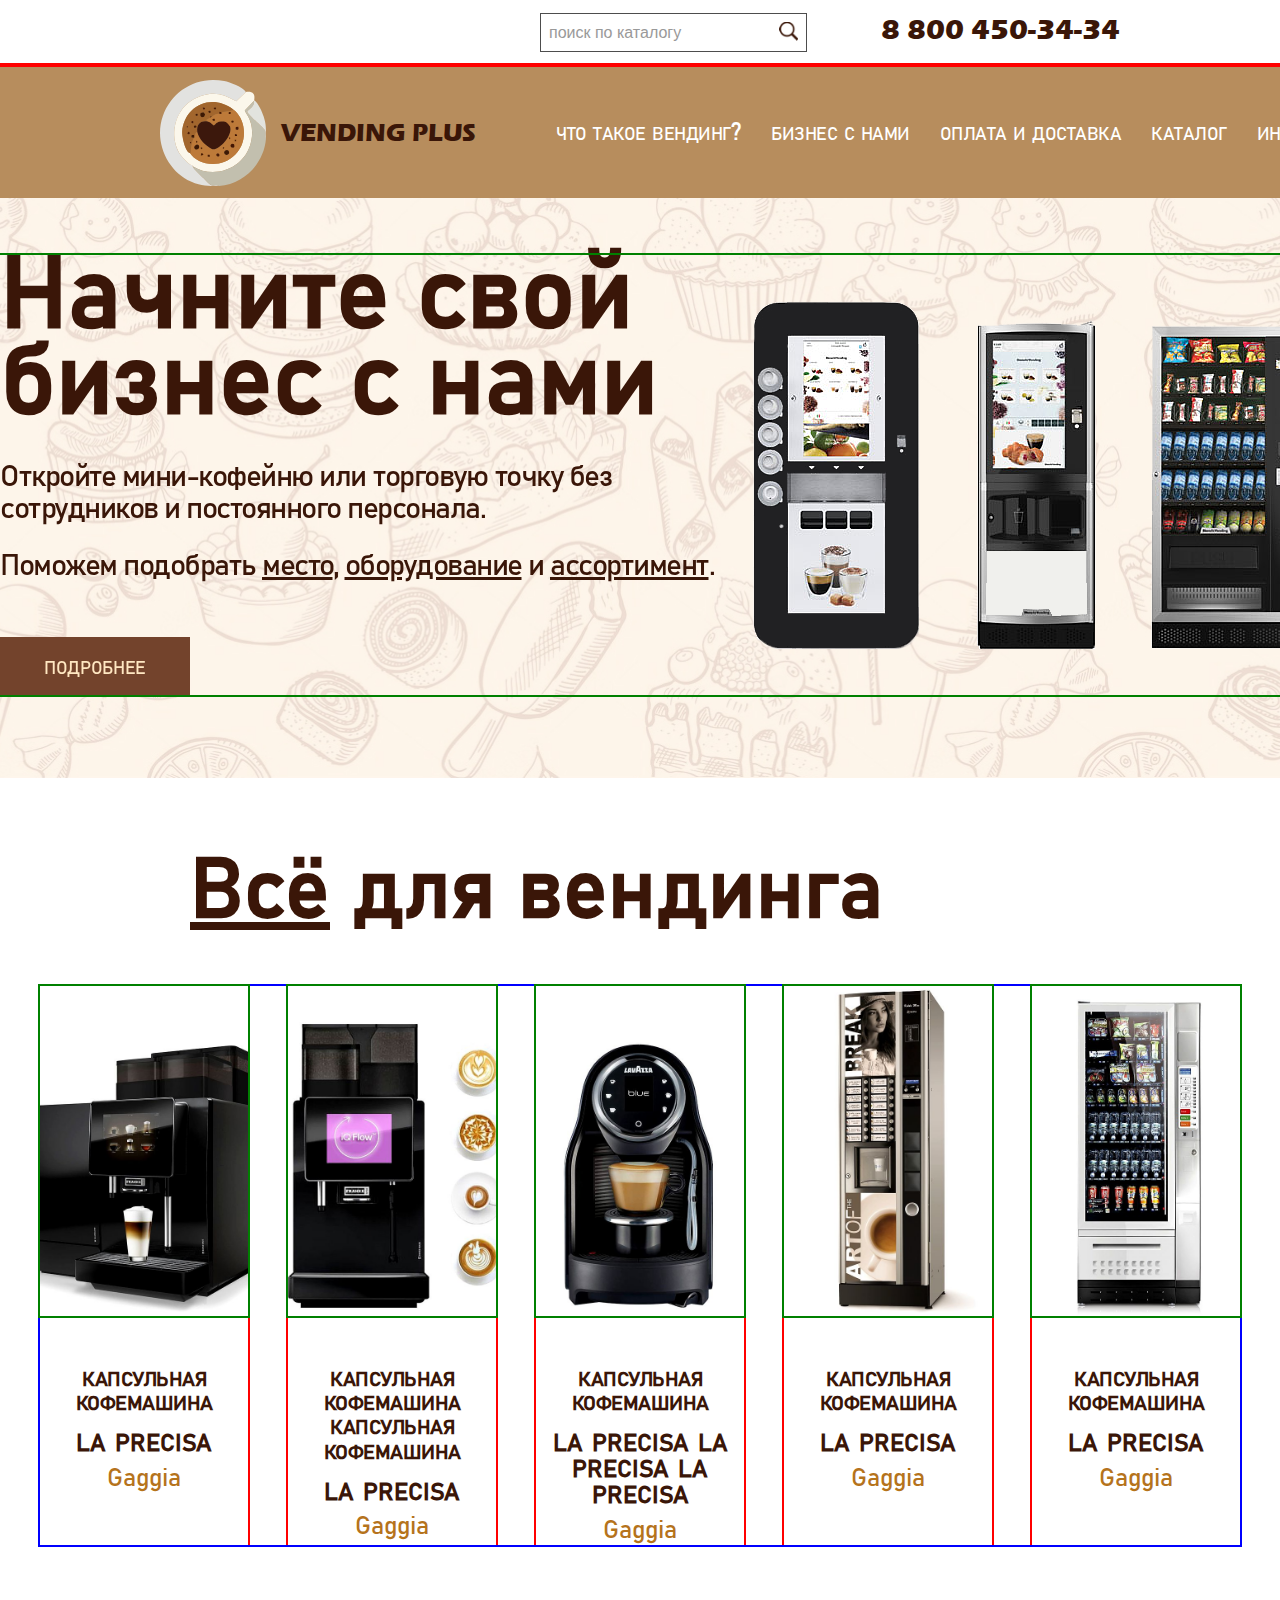
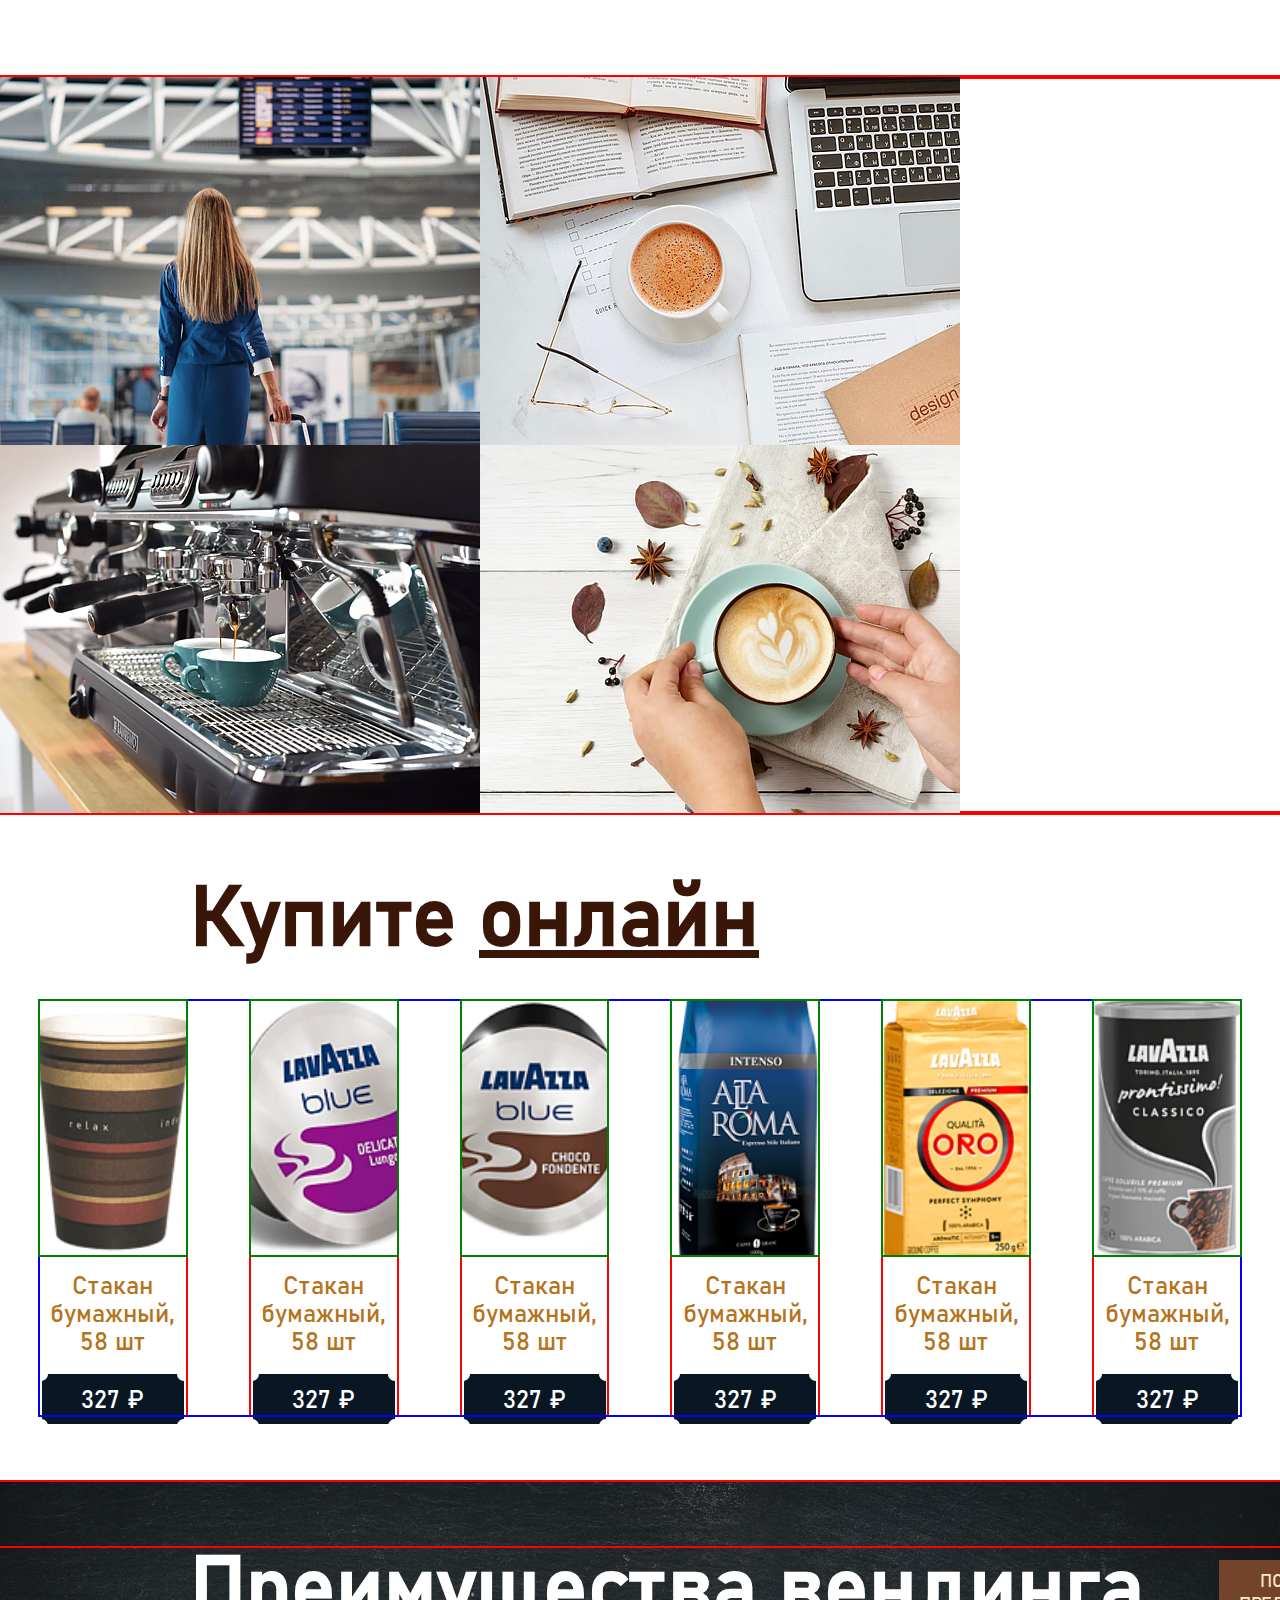
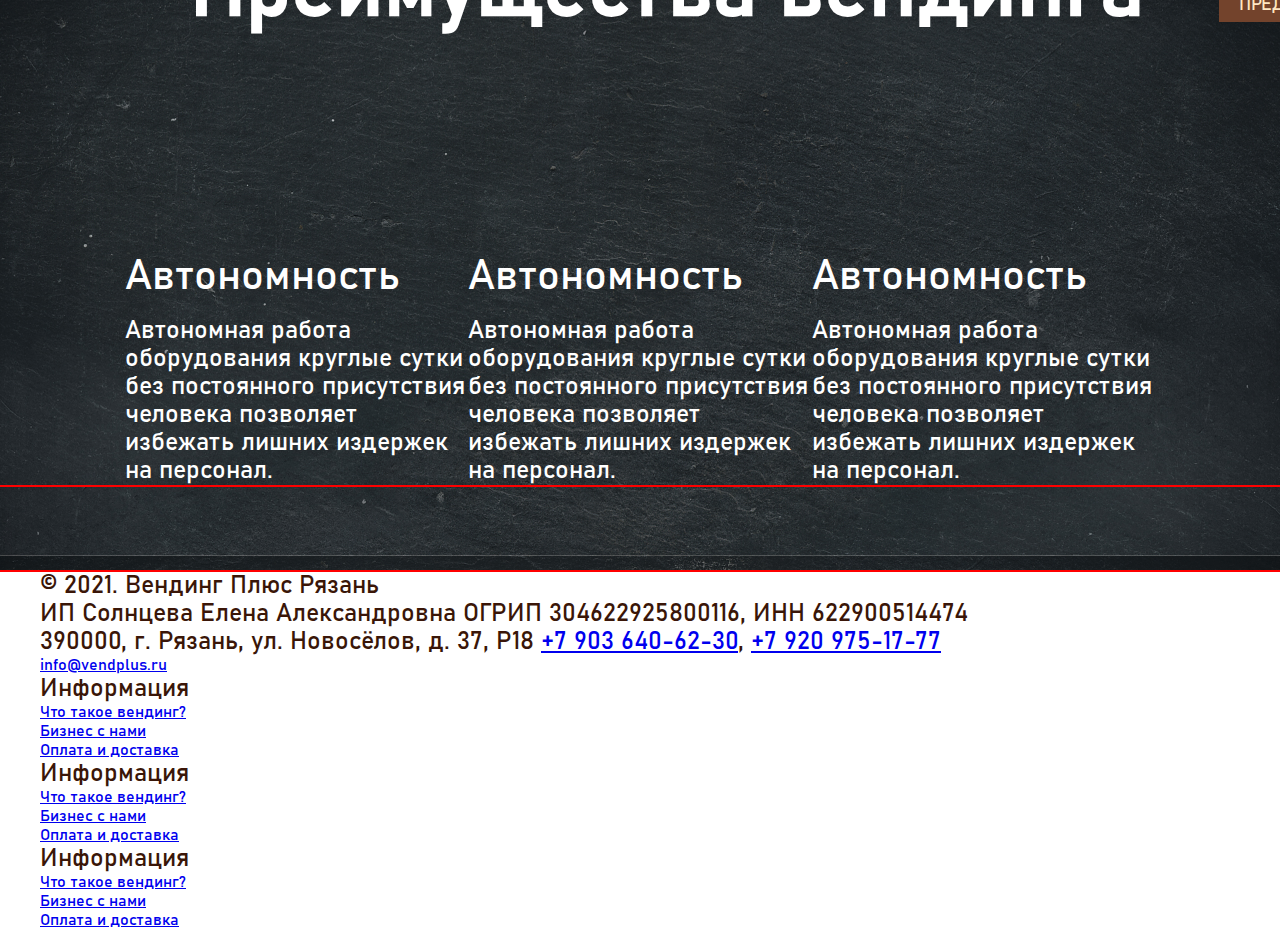
==== index.html @ bccb9ea9 "Add files via upload" ====
<!DOCTYPE html>
<html class="page" lang="ru">
<head>
  <meta charset="utf-8">
  <meta name="viewport" content="width=device-width,initial-scale=1">
  <meta name="format-detection" content="telephone=no">
  <title>Vending-plus</title>
  <link rel="preload" href="/fonts/ERASMD.woff2" as="font" crossorigin>
  <link rel="preload" href="/fonts/Bahnschrift.woff2" as="font" crossorigin>
  <link rel="icon" href="favicon.ico">
  <link rel="icon" href="favicon/icon.svg" type="image/svg+xml">
  <link rel="apple-touch-icon" href="favicon/180.png">
  <link rel="manifest" href="manifest.webmanifest">
  <link rel="stylesheet" href="css/style.min.css">
</head>
<body class="page__body">
  <div class="wrapper-body">
    <header class="page-header">
      <div class="page-header__top header-top container">
        <form class="form-search" action="" method="get">
          <label class="visually-hidden" for="search-form-input">Поле поиска</label>
          <input type="search" placeholder="поиск по каталогу" id="search-form-input" required="">
          <button type="submit" class="form-search__btn">Найти</button>
        </form>
        <a class="header-top__tel" href="tel:+78004503434">8 800 450-34-34</a>
      </div>
      <div class="page-header__nav navigation">
        <div class="container">
          <nav class="navigation__wrap main-nav main-nav--closed">
            <a class="navigation__logo logo" href="index.html">
              <div class="ibg">
                <img src="img/logo_main.svg" alt="Логотип vending plus">
              </div>
              <p>vending plus</p>
            </a>
            <button class="main-nav__toggle" type="button">Открыть меню</button>
            <ul class="main-nav__menu menu">
              <li>
                <a href="#">что такое вендинг?</a>
              </li>
              <li>
                <a href="#">бизнес с нами</a>
              </li>
              <li>
                <a href="#">оплата и доставка</a>
              </li>
              <li>
                <a href="#">каталог</a>
              </li>
              <li>
                <a href="#">интернет-магазин</a>
              </li>
              <li>
                <a href="#">контакты</a>
              </li>
            </ul>
            <a class="main-nav__basket" href="basket.html">
              <img src="img/basket.png" width="" height="" alt="корзина товаров">
              <span>12</span>
            </a>
          </nav>
        </div>
      </div>
    </header>
    <main class="page-main">
      <div class="slider-main swiper-container">
        <div class="slider-main__wrapper swiper-wrapper">
          <div class="slider-main__item swiper-slide">
            <div class="slider-main__img ibg">
              <img src="img/slider-back_01.jpg">
            </div>
            <div class="slider-main__desc description container">
              <section>
                <h1>Начните свой бизнес с нами</h1>
                <p>Откройте мини-кофейню или торговую точку без сотрудников и постоянного персонала.</p>
                <p>Поможем подобрать <a href="#">место</a>, <a href="#">оборудование</a> и <a href="#">ассортимент</a>.</p>
                <a class="slider-main__button button" href="#" title="">подробнее</a>
              </section>
              <div class="description__img ibg">
                <img src="img/slider-machine_01.png" alt="coffee-machines">
              </div>
            </div>
          </div>
          <div class="swiper-pagination"></div>
          <div class="slider-main__toggle slider-main__toggle--prev swiper-button-prev"></div>
          <div class="slider-main__toggle slider-main__toggle--next swiper-button-next"></div>
        </div>
      </div>
      <section class="page-main__all-vending all-vending content container">
        <h2><a href="#" title="">Всё</a> для вендинга</h2>
        <ul class="all-vending__catalog catalog-mashines">
          <li>
            <a class="catalog-mashines__link" href="#">
              <div class="catalog-mashines__img">
                <img src="img/FRANKE A400 FM CM.jpg" alt="капсульная кофемашина">
              </div>
              <p class="catalog-mashines__text">
                <span class="catalog-mashines__type">капсульная кофемашина</span>
                <span class="catalog-mashines__name">la precisa</span>
                <span class="catalog-mashines__brand">Gaggia</span>
              </p>
            </a>
          </li>
          <li>
            <a class="catalog-mashines__link" href="#">
              <div class="catalog-mashines__img">
                <img src="img/FRANKE S700.jpg" alt="капсульная кофемашина">
              </div>
              <p class="catalog-mashines__text">
                <span class="catalog-mashines__type">капсульная кофемашина капсульная кофемашина</span>
                <span class="catalog-mashines__name">la precisa</span>
                <span class="catalog-mashines__brand">Gaggia</span>
              </p>
            </a>
          </li>
          <li>
            <a class="catalog-mashines__link" href="#">
              <div class="catalog-mashines__img">
                <img src="img/CLASSY&MILK для капсул LB.jpg" alt="капсульная кофемашина">
              </div>
              <p class="catalog-mashines__text">
                <span class="catalog-mashines__type">капсульная кофемашина</span>
                <span class="catalog-mashines__name">la precisa la precisa la precisa</span>
                <span class="catalog-mashines__brand">Gaggia</span>
              </p>
            </a>
          </li>
          <li>
            <a class="catalog-mashines__link" href="#">
              <div class="catalog-mashines__img">
                <img src="img/Necta kikko MAX TO GO.jpg" alt="капсульная кофемашина">
              </div>
              <p class="catalog-mashines__text">
                <span class="catalog-mashines__type">капсульная кофемашина</span>
                <span class="catalog-mashines__name">la precisa</span>
                <span class="catalog-mashines__brand">Gaggia</span>
              </p>
            </a>
          </li>
          <li>
            <a class="catalog-mashines__link" href="#">
              <div class="catalog-mashines__img">
                <img src="img/Rheavendors Snack Europa.jpg" alt="капсульная кофемашина">
              </div>
              <p class="catalog-mashines__text">
                <span class="catalog-mashines__type">капсульная кофемашина</span>
                <span class="catalog-mashines__name">la precisa</span>
                <span class="catalog-mashines__brand">Gaggia</span>
              </p>
            </a>
          </li>
        </ul>
      </section>
      <section class="page-main__announce announce container content">
        <h2 class="visually-hidden">Наше производство</h2>
        <ul class="announce__list">
          <li class="announce__item">
            <div class="announce__item__img ibg">
              <img src="img/announce-img-01.jpg" alt="">
            </div>
            <div class="announce__decs">
              <p>специализированное оборудование, комплектующие и&nbsp;сырьё от лучших прозводителей</p>
              <a class="button" href="#" title="">кафе и рестораны</a>
            </div>
          </li>
          <li class="announce__item">
            <div class="announce__item__img ibg">
              <img src="img/announce-img-02.jpg" alt="">
            </div>
            <div class="announce__decs">
              <p>специализированное оборудование, комплектующие и&nbsp;сырьё от лучших прозводителей</p>
              <a class="button" href="#" title="">кафе и рестораны</a>
            </div>
          </li>
          <li class="announce__item">
            <div class="announce__item__img ibg">
              <img src="img/announce-img-03.jpg" alt="">
            </div>
            <div class="announce__decs">
              <p>специализированное оборудование, комплектующие и&nbsp;сырьё от лучших прозводителей</p>
              <a class="button" href="#" title="">кафе и рестораны</a>
            </div>
          </li>
          <li class="announce__item">
            <div class="announce__item__img ibg">
              <img src="img/announce-img-04.jpg" alt="">
            </div>
            <div class="announce__decs">
              <p>специализированное оборудование, комплектующие и&nbsp;сырьё от лучших прозводителей</p>
              <a class="button" href="#" title="">кафе и рестораны</a>
            </div>
          </li>
        </ul>
      </section>
      <section class="page-main__online buy-online content container">
        <h2>Купите <a href="#" title="">онлайн</a> </h2>
        <ul class="buy-online__goods card-goods">
          <li>
            <a class="card-goods__link" href="#">
              <div class="card-goods__img ibg">
                <img src="img/online-img-01.png" alt="paper-cup">
              </div>
              <p>Стакан бумажный, 58&nbsp;шт</p>
            <p class="card-goods__price price-card">327 ₽</p>
            </a>
          </li>
          <li>
            <a class="card-goods__link" href="#">
              <div class="card-goods__img ibg">
                <img src="img/online-img-02.png" alt="paper-cup">
              </div>
              <p>Стакан бумажный, 58&nbsp;шт</p>
            <p class="card-goods__price price-card">327 ₽</p>
            </a>
          </li>
          <li>
            <a class="card-goods__link" href="#">
              <div class="card-goods__img ibg">
                <img src="img/online-img-03.png" alt="paper-cup">
              </div>
              <p>Стакан бумажный, 58&nbsp;шт</p>
            <p class="card-goods__price price-card">327 ₽</p>
            </a>
          </li>
          <li>
            <a class="card-goods__link" href="#">
              <div class="card-goods__img ibg">
                <img src="img/online-img-04.png" alt="paper-cup">
              </div>
              <p>Стакан бумажный, 58&nbsp;шт</p>
            <p class="card-goods__price price-card">327 ₽</p>
            </a>
          </li>
          <li>
            <a class="card-goods__link" href="#">
              <div class="card-goods__img ibg">
                <img src="img/online-img-05.png" alt="paper-cup">
              </div>
              <p>Стакан бумажный, 58&nbsp;шт</p>
            <p class="card-goods__price price-card">327 ₽</p>
            </a>
          </li>
          <li>
            <a class="card-goods__link" href="#">
              <div class="card-goods__img ibg">
                <img src="img/online-img-06.png" alt="paper-cup">
              </div>
              <p>Стакан бумажный, 58&nbsp;шт</p>
            <p class="card-goods__price price-card">327 ₽</p>
            </a>
          </li>
        </ul>
      </section>
      <section class="page-main__advantages advantages content">
        <div class="container">
          <div class="advantages__wrap">
            <h2>Преимущества вендинга</h2>
            <a class="button" href="#" title="">получить предложение</a>
          </div>
          <ul class="advantages__list">
            <li>
              <h4>Автономность</h4>
              <p class="advantages__text">Автономная работа оборудования круглые сутки без постоянного присутствия человека позволяет избежать лишних издержек на персонал.</p>
            </li>
            <li>
              <h4>Автономность</h4>
              <p class="advantages__text">Автономная работа оборудования круглые сутки без постоянного присутствия человека позволяет избежать лишних издержек на персонал.</p>
            </li>
            <li>
              <h4>Автономность</h4>
              <p class="advantages__text">Автономная работа оборудования круглые сутки без постоянного присутствия человека позволяет избежать лишних издержек на персонал.</p>
            </li>
          </ul>
        </div>
      </section>
    </main>
    <footer class="page-footer">
      <div class="page-footer__nav nav-footer container content">
        <article class="nav-footer__contacts">
          <p>© 2021. Вендинг Плюс Рязань</p>
          <p>ИП Солнцева Елена Александровна ОГРИП 304622925800116, ИНН 622900514474</p>
          <p>390000, г. Рязань, ул. Новосёлов, д. 37, Р18 <a href="tel:+79036406230" title="+79036406230"> +7 903 640-62-30</a>, <a href="tel:+79209751777" title="+79209751777"> +7 920 975-17-77</a></p>
          <a href="#" title="info@vendplus.ru">info@vendplus.ru</a>
        </article>
        <div class="nav-footer__menu footer-menu">
          <article class="footer-menu__list">
            <p class="footer-menu__label">Информация</p>
            <ul class="breadcrumb">
              <li>
                <a href="#" title="">Что такое вендинг?</a>
              </li>
              <li>
                <a href="#" title="">Бизнес с нами</a>
              </li>
              <li>
                <a href="#" title="">Оплата и доставка</a>
              </li>
            </ul>
            <a class="nav-footer__link footer-menu__contacts" href="#" title=""></a>
          </article>
          <article class="footer-menu__list">
            <p class="footer-menu__label">Информация</p>
            <ul class="breadcrumb">
              <li>
                <a href="#" title="">Что такое вендинг?</a>
              </li>
              <li>
                <a href="#" title="">Бизнес с нами</a>
              </li>
              <li>
                <a href="#" title="">Оплата и доставка</a>
              </li>
            </ul>
            <a class="nav-footer__link footer-menu__contacts" href="#" title=""></a>
          </article>
          <article class="footer-menu__list">
            <p class="footer-menu__label">Информация</p>
            <ul class="breadcrumb">
              <li>
                <a href="#" title="">Что такое вендинг?</a>
              </li>
              <li>
                <a href="#" title="">Бизнес с нами</a>
              </li>
              <li>
                <a href="#" title="">Оплата и доставка</a>
              </li>
            </ul>
            <a class="nav-footer__link footer-menu__contacts" href="#" title=""></a>
          </article>
        </div>
      </div>
    </footer>
  </div>
  <script src="js/swiper.js"></script>
  <script src="js/script.js"></script>
</body>
</html>
---- css/style.min.css ----
@font-face {
  font-family: "Bahnschrift";
  src: url("../fonts/bahnschrift.woff2") format("woff2"), url("../fonts/bahnschrift.woff") format("woff");
  font-variation-settings: 'wght' 100, 'wdth' 80;
  font-style: normal;
  font-display: swap; }

@font-face {
  font-family: "Bahnschrift";
  src: url("../fonts/bahnschrift.woff2") format("woff2"), url("../fonts/bahnschrift.woff") format("woff");
  font-variation-settings: 'wght' 700, 'wdth' 80;
  font-style: normal;
  font-display: swap; }

@font-face {
  font-family: "Eras";
  src: url("../fonts/ERASBD.woff2") format("woff2"), url("../fonts/ERASBD.woff") format("woff");
  font-weight: 800;
  font-style: normal;
  font-display: swap; }

@font-face {
  font-family: "Eras";
  src: url("../fonts/ERASDEMI.woff2") format("woff2"), url("../fonts/ERASDEMI.woff") format("woff");
  font-weight: 600;
  font-style: normal;
  font-display: swap; }

@font-face {
  font-family: "Eras";
  src: url("../fonts/ERASLGHT.woff2") format("woff2"), url("../fonts/ERASLGHT.woff") format("woff");
  font-weight: 100;
  font-style: normal;
  font-display: swap; }

@font-face {
  font-family: "Eras";
  src: url("../fonts/ERASMD.woff2") format("woff2"), url("../fonts/ERASMD.woff") format("woff");
  font-weight: 400;
  font-style: normal;
  font-display: swap; }

body {
  height: 100%;
  font-family: "Bahnschrift", "Arial", sans-serif;
  margin: 0;
  padding: 0; }

*,
*::before,
*::after {
  box-sizing: border-box;
  padding: 0;
  margin: 0;
  border: none; }

img {
  max-width: 100%;
  height: auto;
  margin: 0; }

ul {
  padding: 0;
  margin: 0;
  list-style-type: none; }

input[name="toggle"] {
  display: none; }

.swiper-container {
  margin-left: auto;
  margin-right: auto;
  position: relative;
  overflow: hidden;
  list-style: none;
  padding: 0;
  /* Fix of Webkit flickering */
  z-index: 1; }

.swiper-container-vertical > .swiper-wrapper {
  flex-direction: column; }

.swiper-wrapper {
  position: relative;
  width: 100%;
  height: 100%;
  z-index: 1;
  display: flex;
  transition-property: transform;
  box-sizing: content-box; }

.swiper-container-android .swiper-slide,
.swiper-wrapper {
  transform: translate3d(0px, 0, 0); }

.swiper-container-multirow > .swiper-wrapper {
  flex-wrap: wrap; }

.swiper-container-multirow-column > .swiper-wrapper {
  flex-wrap: wrap;
  flex-direction: column; }

.swiper-container-free-mode > .swiper-wrapper {
  transition-timing-function: ease-out;
  margin: 0 auto; }

.swiper-container-pointer-events {
  touch-action: pan-y; }
  .swiper-container-pointer-events.swiper-container-vertical {
    touch-action: pan-x; }

.swiper-slide {
  flex-shrink: 0;
  width: 100%;
  height: 100%;
  position: relative;
  transition-property: transform; }

.swiper-slide-invisible-blank {
  visibility: hidden; }

/* Auto Height */
.swiper-container-autoheight,
.swiper-container-autoheight .swiper-slide {
  height: auto; }

.swiper-container-autoheight .swiper-wrapper {
  align-items: flex-start;
  transition-property: transform, height; }

/* 3D Effects */
.swiper-container-3d {
  perspective: 1200px; }
  .swiper-container-3d .swiper-wrapper,
  .swiper-container-3d .swiper-slide,
  .swiper-container-3d .swiper-slide-shadow-left,
  .swiper-container-3d .swiper-slide-shadow-right,
  .swiper-container-3d .swiper-slide-shadow-top,
  .swiper-container-3d .swiper-slide-shadow-bottom,
  .swiper-container-3d .swiper-cube-shadow {
    transform-style: preserve-3d; }
  .swiper-container-3d .swiper-slide-shadow-left,
  .swiper-container-3d .swiper-slide-shadow-right,
  .swiper-container-3d .swiper-slide-shadow-top,
  .swiper-container-3d .swiper-slide-shadow-bottom {
    position: absolute;
    left: 0;
    top: 0;
    width: 100%;
    height: 100%;
    pointer-events: none;
    z-index: 10; }
  .swiper-container-3d .swiper-slide-shadow-left {
    background-image: linear-gradient(to left, rgba(0, 0, 0, 0.5), rgba(0, 0, 0, 0)); }
  .swiper-container-3d .swiper-slide-shadow-right {
    background-image: linear-gradient(to right, rgba(0, 0, 0, 0.5), rgba(0, 0, 0, 0)); }
  .swiper-container-3d .swiper-slide-shadow-top {
    background-image: linear-gradient(to top, rgba(0, 0, 0, 0.5), rgba(0, 0, 0, 0)); }
  .swiper-container-3d .swiper-slide-shadow-bottom {
    background-image: linear-gradient(to bottom, rgba(0, 0, 0, 0.5), rgba(0, 0, 0, 0)); }

/* CSS Mode */
.swiper-container-css-mode > .swiper-wrapper {
  overflow: auto;
  scrollbar-width: none;
  /* For Firefox */
  -ms-overflow-style: none;
  /* For Internet Explorer and Edge */ }
  .swiper-container-css-mode > .swiper-wrapper::-webkit-scrollbar {
    display: none; }

.swiper-container-css-mode > .swiper-wrapper > .swiper-slide {
  scroll-snap-align: start start; }

.swiper-container-horizontal.swiper-container-css-mode > .swiper-wrapper {
  scroll-snap-type: x mandatory; }

.swiper-container-vertical.swiper-container-css-mode > .swiper-wrapper {
  scroll-snap-type: y mandatory; }

.wrapper-body {
  display: flex;
  flex-direction: column;
  min-height: 100%;
  overflow: visible; }

.container {
  max-width: 1920px;
  padding-left: 40px;
  padding-right: 40px;
  margin: 0 auto;
  outline: 2px solid red; }
  @media (max-width: 1600px) {
    .container {
      max-width: 1600px; } }
  @media (max-width: 1280px) {
    .container {
      max-width: 1280px; } }
  @media (max-width: 992px) {
    .container {
      max-width: 992px; } }
  @media (max-width: 767px) {
    .container {
      max-width: none; } }

.content h2 {
  font-family: inherit;
  font-size: 83px;
  line-height: calc(87 / 83 * 100%);
  font-weight: 700;
  color: var(--basic-main); }

.content h2 > a {
  color: var(--basic-main); }

.content p {
  font-family: inherit;
  font-size: 25px;
  line-height: calc(28 / 25 * 100%);
  font-weight: 300;
  color: var(--basic-main); }

.page-header__top {
  padding-right: 160px; }

.header-top {
  display: flex;
  flex-direction: row;
  justify-content: flex-end;
  padding-top: 13px;
  padding-bottom: 13px; }

.header-top form {
  margin-right: 74px; }

.header-top__tel {
  font-family: "Eras", "Arial", sans-serif;
  font-size: 29px;
  font-weight: 800;
  color: var(--basic-main);
  text-decoration: none; }

.form-search {
  position: relative;
  width: 267px;
  height: 39px;
  display: flex;
  align-items: center;
  padding: 8px;
  border: 1px solid var(--basic-gray); }
  @media (max-width: 767px) {
    .form-search {
      width: 100%; } }

.form-search input[type="search"] {
  width: 100%;
  font-size: 16px;
  color: var(--basic-gray);
  background: transparent;
  border: 0;
  outline: 0;
  cursor: pointer;
  pointer-events: auto; }

.form-search input[type="search"]::-webkit-input-placeholder {
  font-size: 16px;
  color: var(--basic-light-gray); }

.form-search__btn {
  width: 21px;
  height: 21px;
  font-size: 0;
  background: url("../img/search.png") transparent;
  background-repeat: no-repeat;
  background-size: 100% auto;
  border: none;
  cursor: pointer;
  padding: 0; }

/*
.form-search:focus input[type="search"]::-webkit-input-placeholder,
.form-search:hover input[type="search"]::-webkit-input-placeholder {
  visibility: visible;
}

.form-search:focus input[type="search"],
.form-search:hover input[type="search"] {
  visibility: visible;
}
*/
.button {
  display: flex;
  align-items: center;
  justify-content: center;
  min-height: 58px;
  font-family: inherit;
  font-size: 25px;
  line-height: calc(23 / 25 * 100%);
  font-weight: 300;
  text-align: center;
  letter-spacing: -0.3px;
  color: var(--basic-text-button);
  background-color: var(--basic-button);
  font-variant: small-caps;
  padding: 8px 20px; }

.navigation {
  background-color: var(--basic-menu); }

.navigation__wrap {
  padding-top: 15px;
  padding-bottom: 12px; }

.main-nav {
  display: grid;
  grid-template-columns: repeat(3, -webkit-max-content);
  grid-template-columns: repeat(3, max-content);
  -moz-column-gap: 80px;
       column-gap: 80px;
  align-items: center;
  padding-left: 120px;
  padding-right: 120px; }

.main-nav__basket {
  position: relative;
  display: flex;
  width: 37px;
  height: 30px;
  text-decoration: none;
  justify-self: end; }

.main-nav__basket span {
  position: absolute;
  display: flex;
  align-items: center;
  justify-content: center;
  width: 36px;
  height: 36px;
  top: 0;
  left: 12px;
  font-size: 17px;
  font-weight: 700;
  color: var(--basic-white);
  background-color: var(--basic-main);
  border-radius: 50%;
  outline: 2px solid blue; }

.main-nav__toggle {
  display: none;
  position: absolute; }

.menu {
  width: 1020px;
  display: grid;
  grid-template-columns: repeat(6, -webkit-max-content);
  grid-template-columns: repeat(6, max-content);
  -moz-column-gap: 30px;
       column-gap: 30px;
  align-items: center; }

.menu li {
  font-family: inherit;
  font-size: 25px;
  line-height: calc(28 / 25 * 100%);
  font-weight: 300;
  letter-spacing: -0.5px;
  font-variant: small-caps; }
  .menu li:hover {
    font-size: 25px;
    text-transform: uppercase; }
  .menu li:active {
    opacity: 0.5; }

.menu a {
  color: var(--basic-white);
  text-decoration: none; }

.logo {
  display: flex;
  align-items: center;
  text-decoration: none; }

.logo > div {
  width: 106px;
  height: 106px;
  margin-right: 15px; }

.logo p {
  font-family: "Eras", "Arial", sans-serif;
  font-size: 25px;
  line-height: calc(28 / 25 * 100%);
  font-weight: 800;
  color: var(--basic-main);
  text-transform: uppercase; }

.page-main {
  flex: 1 1 auto; }

.page-main__all-vending {
  padding-top: 72px;
  padding-bottom: 47px; }

.page-main__online {
  padding-top: 65px;
  padding-bottom: 65px; }

.page-main__advantages {
  padding-top: 68px;
  padding-bottom: 87px; }

.crumbs {
  display: flex;
  flex-direction: row;
  justify-content: flex-start;
  flex-wrap: wrap;
  padding-top: 35px;
  padding-bottom: 55px; }
  @media (max-width: 1600px) {
    .crumbs {
      padding-top: 30px;
      padding-bottom: 48px; } }
  @media (max-width: 1280px) {
    .crumbs {
      padding-top: 23px;
      padding-bottom: 38px; } }
  @media (max-width: 1080px) {
    .crumbs {
      justify-content: center;
      padding-top: 27px;
      padding-bottom: 42px;
      padding-left: 0; } }
  @media (max-width: 580px) {
    .crumbs {
      text-align: center; } }

.crumbs li {
  font-size: clamp(14px, 0.89vw, 17px);
  text-transform: uppercase;
  color: var(--basic-normal-blue); }
  @media (max-width: 1080px) {
    .crumbs li {
      font-size: 17px; } }

.crumbs li:last-child {
  margin-left: 5px; }

.crumbs a {
  color: var(--basic-normal-blue);
  margin-left: 5px;
  margin-right: 5px; }

.crumbs li:first-child a {
  margin-left: 0; }

li.crumb-item--current {
  color: var(--back-main); }

.crumbs--inversion li,
.crumbs--inversion a {
  color: var(--basic-white); }

/*
.crumbs a:hover {
  opacity: 0.6;
}

.crumbs a:active {
  opacity: 0.1;
}
*/
.slider-main {
  position: relative;
  max-width: 100%;
  height: 580px; }

.slider-main__img {
  width: 100%;
  height: inherit; }

.slider-main__desc {
  position: absolute;
  top: 57px;
  left: 50%;
  transform: translateX(-50%); }

.slider-main__desc h1 {
  margin-bottom: 35px; }

.slider-main__button {
  max-width: 190px;
  margin-top: 55px; }

.description {
  width: 1500px;
  display: grid;
  grid-template-columns: repeat(2, 1fr);
  align-items: center;
  justify-content: space-between;
  padding: 0;
  outline: 2px solid green; }

.description > section {
  width: 750px; }

.description h1 {
  font-family: inherit;
  font-size: 100px;
  line-height: calc(86 / 100 * 100%);
  font-weight: 700;
  color: var(--basic-main); }

.description p {
  font-family: inherit;
  font-size: 30px;
  line-height: calc(32 / 30 * 100%);
  font-weight: 300;
  color: var(--basic-main);
  letter-spacing: -1.5px; }

.description p:not(:last-child) {
  margin-bottom: 25px; }

.description__img {
  width: 553px;
  height: 347px; }

.description a {
  color: var(--basic-main); }

.description .button {
  color: var(--basic-text-button);
  text-decoration: none; }

.ibg {
  position: relative; }

.ibg img {
  position: absolute;
  width: 100%;
  height: 100%;
  top: 0;
  left: 0;
  -o-object-fit: cover;
     object-fit: cover; }

.all-vending h2 {
  padding-left: 150px; }

.all-vending__catalog {
  margin-top: 50px;
  margin-bottom: 85px; }

.catalog-mashines {
  display: grid;
  grid-template-columns: repeat(5, minmax(180px, 400px));
  -moz-column-gap: 40px;
       column-gap: 40px;
  row-gap: 40px;
  justify-content: center;
  outline: 2px solid blue; }

.catalog-mashines li {
  outline: 2px solid red; }

.catalog-mashines__link {
  text-decoration: none; }

.catalog-mashines__img {
  position: relative;
  height: 330px;
  outline: 2px solid green; }

.catalog-mashines__img img {
  position: absolute;
  width: 100%;
  height: 100%;
  top: 0;
  left: 0;
  -o-object-fit: cover;
     object-fit: cover; }

.catalog-mashines__text {
  text-align: center;
  margin-top: 50px; }

.catalog-mashines__text span {
  display: flex;
  flex-direction: column; }

.catalog-mashines__type {
  font-size: 28px;
  line-height: calc(26 / 30 * 100%);
  font-weight: 700;
  letter-spacing: -0.5px;
  font-variant: small-caps;
  margin-bottom: 15px; }

.catalog-mashines__name {
  font-size: 34px;
  line-height: calc(26 / 34 * 100%);
  font-weight: 700;
  font-variant: small-caps;
  margin-bottom: 10px; }

.catalog-mashines__brand {
  font-size: 25px;
  color: var(--basic-brand);
  font-weight: 300; }

.announce {
  padding: 0; }

.announce__list {
  display: grid;
  grid-template-columns: repeat(auto-fit, minmax(200px, 480px));
  grid-auto-rows: 368px;
  align-items: center; }

.announce__item {
  position: relative; }

.announce__item__img {
  height: 368px; }

.announce__decs {
  display: none;
  position: absolute;
  width: 247px;
  top: 50%;
  left: 50%;
  transform: translate(-50%, -50%);
  color: var(--basic-main);
  font-family: inherit;
  font-weight: 700;
  font-variant: small-caps; }

.announce__decs p {
  font-size: 34px;
  line-height: calc(28 / 34 * 100%); }

.announce__decs .button {
  width: 100%;
  text-decoration: none;
  margin-top: 40px; }

.announce__item:hover img {
  opacity: 0.3; }

.announce__item:hover .announce__decs {
  display: block; }

.buy-online h2 {
  padding-left: 150px; }

.buy-online__goods {
  margin-top: 37px; }

.advantages {
  max-width: 100%;
  background-image: url("../img/advantage-back.jpg");
  background-size: 100% auto;
  color: var(--basic-white); }

.advantages__wrap {
  display: grid;
  grid-template-columns: -webkit-max-content 1fr;
  grid-template-columns: max-content 1fr;
  align-items: center; }

.advantages h2 {
  display: grid;
  color: var(--basic-white);
  padding-left: 150px; }

.advantages__list {
  width: 100%;
  display: grid;
  grid-template-columns: repeat(3, minmax(200px, 400px));
  row-gap: 70px;
  align-items: center;
  justify-content: space-between;
  padding-left: 85px;
  padding-right: 85px;
  margin-top: 217px; }

.advantages h4 {
  font-size: 42px;
  font-weight: 300;
  margin-bottom: 15px; }

.advantages__list p {
  font-family: inherit;
  font-weight: 300;
  color: var(--basic-white); }

.advantages .button {
  max-width: 313px;
  text-decoration: none;
  -moz-columns: 2;
       columns: 2;
  margin-left: 75px; }

.card-goods {
  display: grid;
  grid-template-columns: repeat(6, minmax(auto, 250px));
  -moz-column-gap: 65px;
       column-gap: 65px;
  row-gap: 40px;
  outline: 2px solid blue; }

.card-goods li {
  text-align: center;
  outline: 2px solid red; }

.card-goods__link {
  text-decoration: none; }

.card-goods p {
  color: var(--basic-brand);
  margin-top: 18px; }

p.card-goods__price {
  margin-top: 30px; }

.card-goods__img {
  position: relative;
  height: 254px;
  outline: 2px solid green; }

.card-goods__img img {
  position: absolute;
  width: 100%;
  height: 100%;
  top: 0;
  left: 0;
  -o-object-fit: cover;
     object-fit: cover; }

p.price-card {
  position: relative;
  font-family: inherit;
  font-size: 25px;
  color: var(--basic-white); }

.price-card::after {
  position: absolute;
  content: "";
  width: 143px;
  height: 50px;
  top: -13px;
  left: 50%;
  transform: translateX(-50%);
  background-image: url("../img/price-shop.svg");
  background-repeat: no-repeat;
  z-index: -1; }

.page-main {
  flex: 1 1 auto; }

.page-main__all-vending {
  padding-top: 72px;
  padding-bottom: 47px; }

.page-main__online {
  padding-top: 65px;
  padding-bottom: 65px; }

.page-main__advantages {
  padding-top: 68px;
  padding-bottom: 87px; }

/*  Viewports  */
/*  Colors  */
:root {
  --basic-main: #3a1608;
  --basic-gray: #4d4d4d;
  --basic-light-gray: #999999;
  --basic-white: #ffffff;
  --basic-menu: #b78d5d;
  --basic-text-button: #ffe7c2;
  --basic-button: #73432c;
  --basic-brand: #b5731c; }

.visually-hidden {
  position: absolute;
  width: 1px;
  height: 1px;
  margin: -1px;
  border: 0;
  padding: 0;
  white-space: nowrap;
  clip: rect(0, 0, 0, 0);
  overflow: hidden;
  -webkit-clip-path: inset(100%);
          clip-path: inset(100%); }

/*# sourceMappingURL=style.min.css.map */
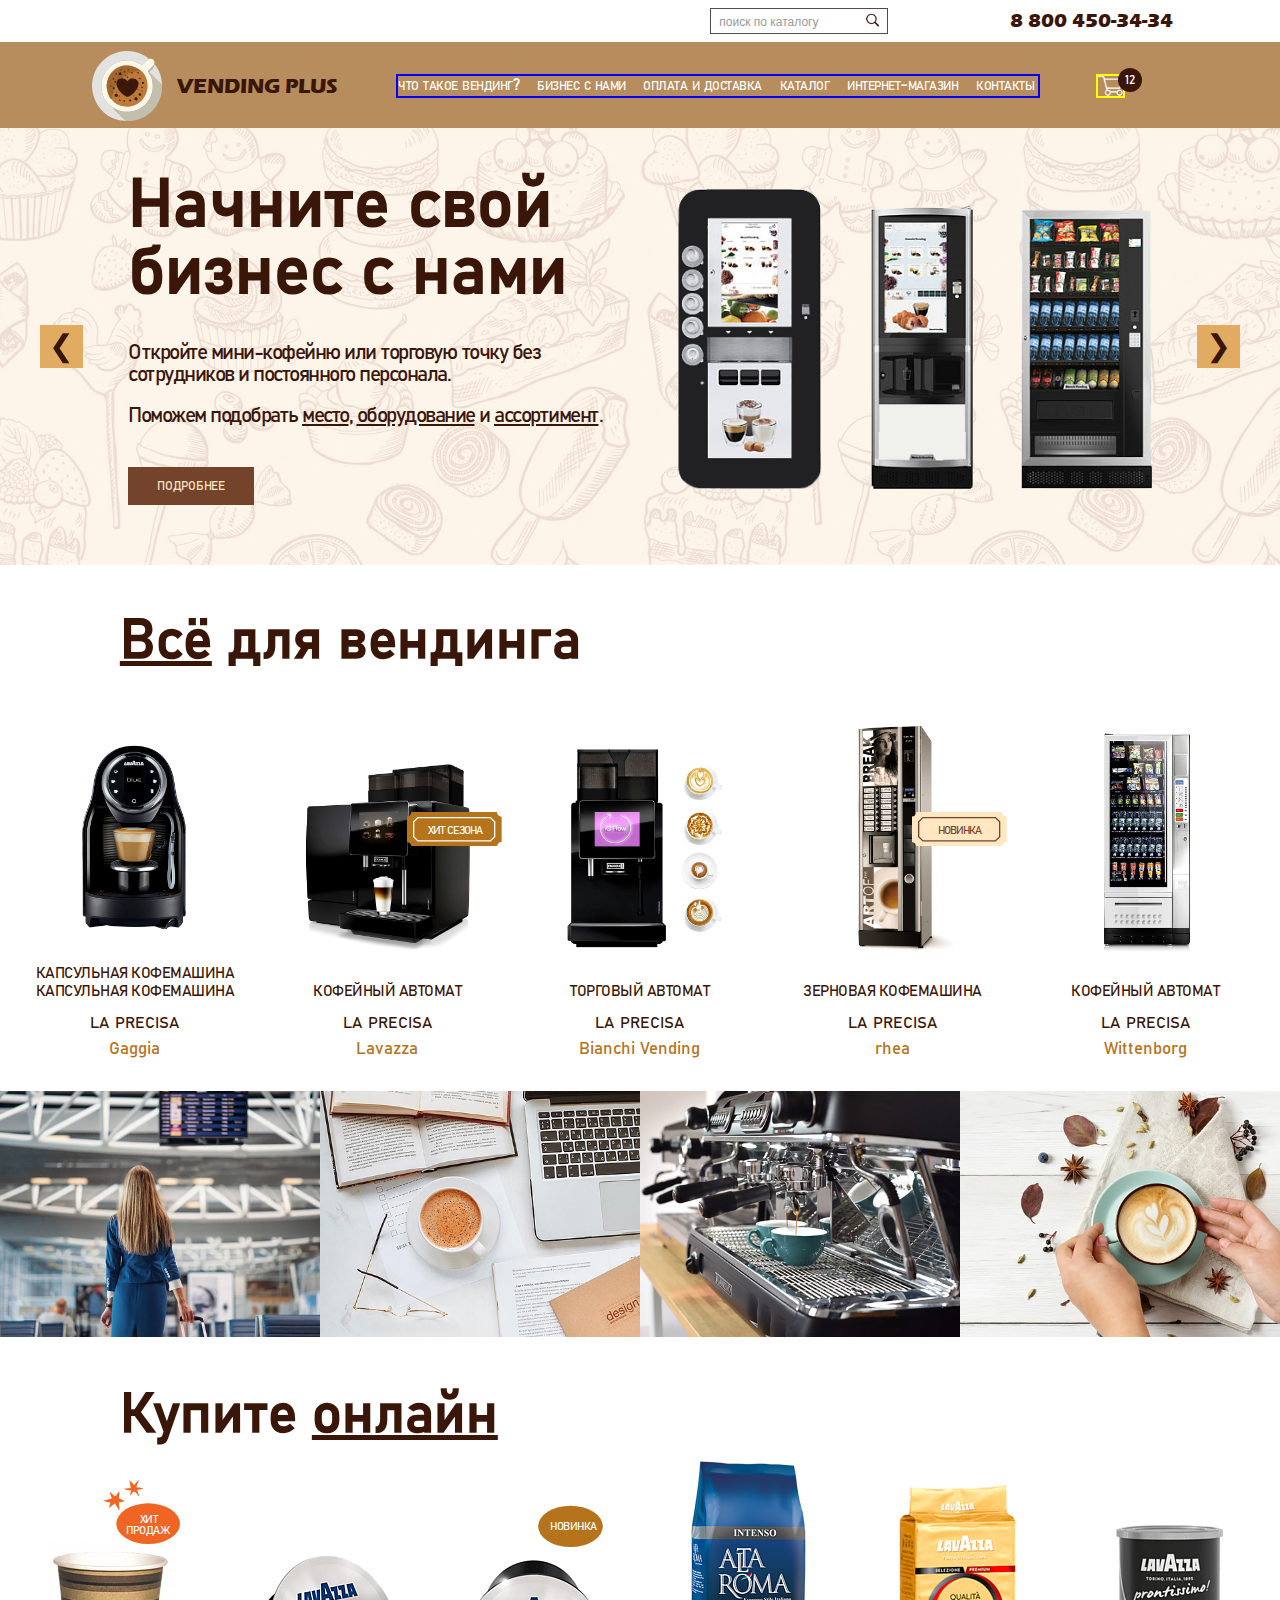
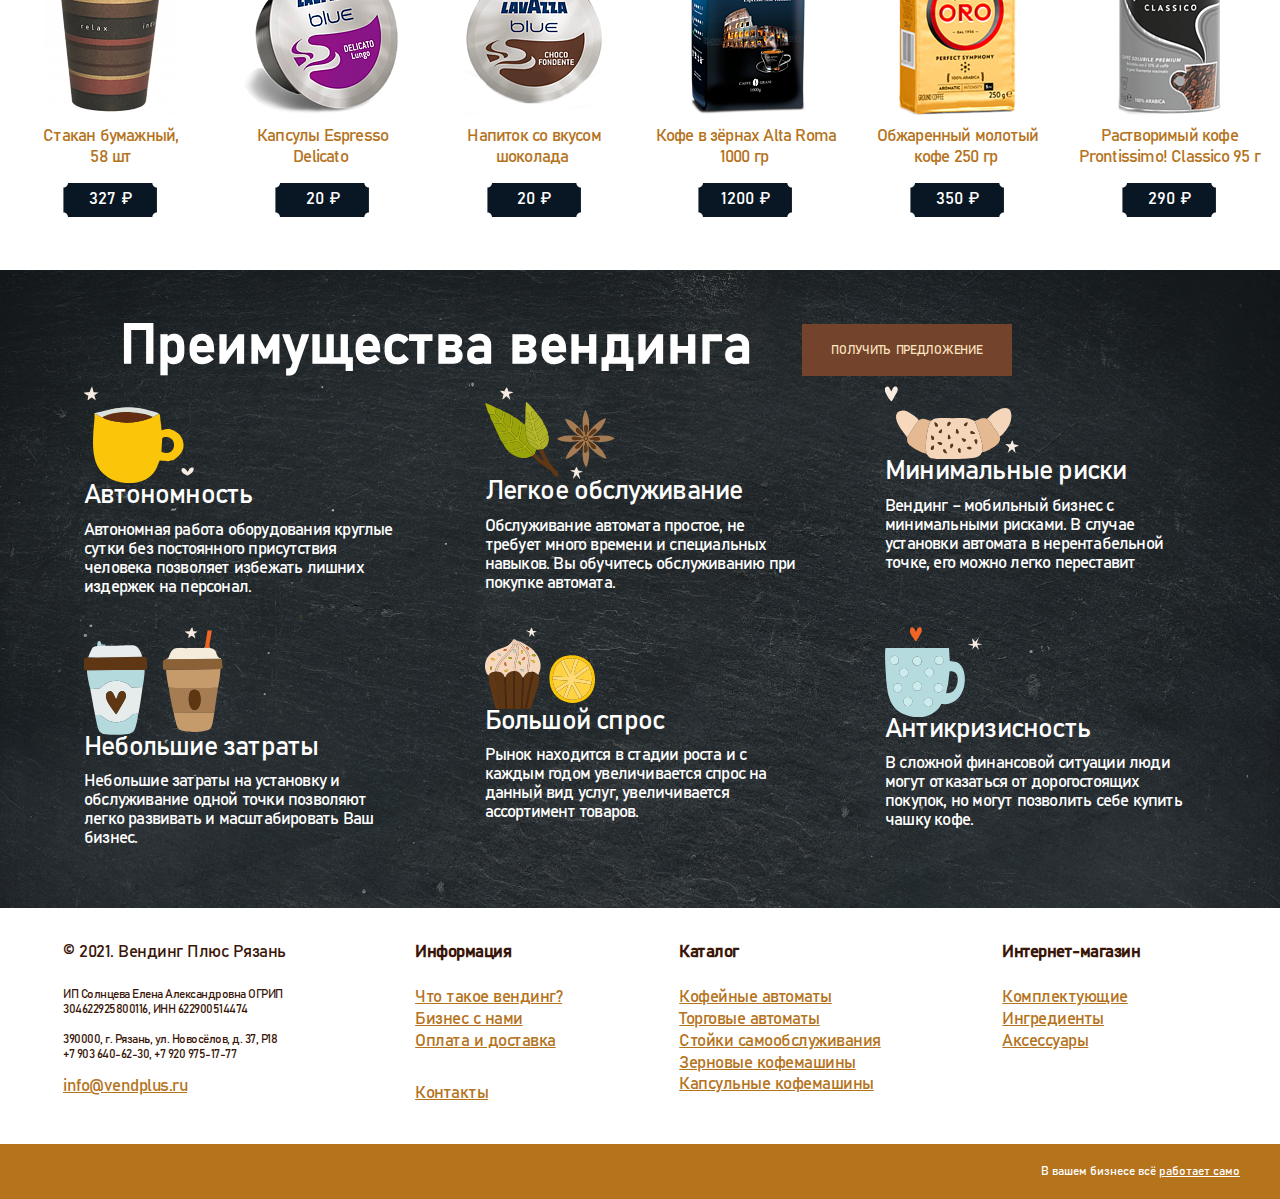
==== commit ecffa2aa: "Add files via upload" ====
--- a/index.html
+++ b/index.html
@@ -27,13 +27,13 @@
       <div class="page-header__nav navigation">
         <div class="container">
           <nav class="navigation__wrap main-nav main-nav--closed">
-            <a class="navigation__logo logo" href="index.html">
-              <div class="ibg">
+            <a class="navigation__logo logo">
+              <div>
                 <img src="img/logo_main.svg" alt="Логотип vending plus">
               </div>
               <p>vending plus</p>
             </a>
-            <button class="main-nav__toggle" type="button">Открыть меню</button>
+            <button class="main-nav__toggle" type="button" aria-label="Открыть/скрыть меню"></button>
             <ul class="main-nav__menu menu">
               <li>
                 <a href="#">что такое вендинг?</a>
@@ -45,17 +45,17 @@
                 <a href="#">оплата и доставка</a>
               </li>
               <li>
-                <a href="#">каталог</a>
-              </li>
-              <li>
-                <a href="#">интернет-магазин</a>
+                <a href="catalog.html">каталог</a>
+              </li>
+              <li>
+                <a href="catalog-product.html">интернет-магазин</a>
               </li>
               <li>
                 <a href="#">контакты</a>
               </li>
             </ul>
             <a class="main-nav__basket" href="basket.html">
-              <img src="img/basket.png" width="" height="" alt="корзина товаров">
+              <img src="img/basket.png" alt="корзина товаров">
               <span>12</span>
             </a>
           </nav>
@@ -66,9 +66,21 @@
       <div class="slider-main swiper-container">
         <div class="slider-main__wrapper swiper-wrapper">
           <div class="slider-main__item swiper-slide">
-            <div class="slider-main__img ibg">
-              <img src="img/slider-back_01.jpg">
-            </div>
+              <img src="img/slider-back_01.jpg" alt="">
+            <div class="slider-main__desc description container">
+              <section>
+                <h1>Начните свой<br> бизнес с нами</h1>
+                <p>Откройте мини-кофейню или торговую точку без сотрудников и постоянного персонала.</p>
+                <p>Поможем подобрать <a href="#">место</a>, <a href="#">оборудование</a> и <a href="#">ассортимент</a>.</p>
+                <a class="slider-main__button button" href="#" title="">подробнее</a>
+              </section>
+              <div class="description__img">
+                <img src="img/slider-machine_01.png" alt="coffee-machines">
+              </div>
+            </div>
+          </div>
+          <div class="slider-main__item swiper-slide">
+            <img src="img/slider-back_02.jpg" alt="">
             <div class="slider-main__desc description container">
               <section>
                 <h1>Начните свой бизнес с нами</h1>
@@ -76,28 +88,54 @@
                 <p>Поможем подобрать <a href="#">место</a>, <a href="#">оборудование</a> и <a href="#">ассортимент</a>.</p>
                 <a class="slider-main__button button" href="#" title="">подробнее</a>
               </section>
-              <div class="description__img ibg">
-                <img src="img/slider-machine_01.png" alt="coffee-machines">
+              <div class="description__img">
+                <img src="img/slider-machine_02.png" alt="coffee-machines">
               </div>
             </div>
           </div>
+          <div class="slider-main__item swiper-slide">
+              <img src="img/slider-back_03.jpg" alt="">
+            <div class="slider-main__desc description container">
+              <section>
+                <h1>Начните свой бизнес с нами</h1>
+                <p>Откройте мини-кофейню или торговую точку без сотрудников и постоянного персонала.</p>
+                <p>Поможем подобрать <a href="#">место</a>, <a href="#">оборудование</a> и <a href="#">ассортимент</a>.</p>
+                <a class="slider-main__button button" href="#" title="">подробнее</a>
+              </section>
+              <div class="description__img">
+                <img src="img/slider-machine_03.png" alt="coffee-machines">
+              </div>
+            </div>
+          </div>
+        </div>
           <div class="swiper-pagination"></div>
           <div class="slider-main__toggle slider-main__toggle--prev swiper-button-prev"></div>
           <div class="slider-main__toggle slider-main__toggle--next swiper-button-next"></div>
         </div>
-      </div>
       <section class="page-main__all-vending all-vending content container">
         <h2><a href="#" title="">Всё</a> для вендинга</h2>
         <ul class="all-vending__catalog catalog-mashines">
           <li>
             <a class="catalog-mashines__link" href="#">
               <div class="catalog-mashines__img">
+                <img src="img/CLASSY&MILK для капсул LB.jpg" alt="капсульная кофемашина">
+              </div>
+              <p class="catalog-mashines__text">
+                <span class="catalog-mashines__type">капсульная кофемашина капсульная кофемашина</span>
+                <span class="catalog-mashines__name">la precisa</span>
+                <span class="catalog-mashines__brand">Gaggia</span>
+              </p>
+            </a>
+          </li>
+          <li>
+            <a class="catalog-mashines__link" href="#">
+              <div class="catalog-mashines__img catalog-mashines__img--hit label-cofemashines label-cofemashines--hit">
                 <img src="img/FRANKE A400 FM CM.jpg" alt="капсульная кофемашина">
               </div>
               <p class="catalog-mashines__text">
-                <span class="catalog-mashines__type">капсульная кофемашина</span>
-                <span class="catalog-mashines__name">la precisa</span>
-                <span class="catalog-mashines__brand">Gaggia</span>
+                <span class="catalog-mashines__type">кофейный автомат</span>
+                <span class="catalog-mashines__name">la precisa</span>
+                <span class="catalog-mashines__brand">Lavazza</span>
               </p>
             </a>
           </li>
@@ -107,45 +145,33 @@
                 <img src="img/FRANKE S700.jpg" alt="капсульная кофемашина">
               </div>
               <p class="catalog-mashines__text">
-                <span class="catalog-mashines__type">капсульная кофемашина капсульная кофемашина</span>
-                <span class="catalog-mashines__name">la precisa</span>
-                <span class="catalog-mashines__brand">Gaggia</span>
-              </p>
-            </a>
-          </li>
-          <li>
-            <a class="catalog-mashines__link" href="#">
-              <div class="catalog-mashines__img">
-                <img src="img/CLASSY&MILK для капсул LB.jpg" alt="капсульная кофемашина">
-              </div>
-              <p class="catalog-mashines__text">
-                <span class="catalog-mashines__type">капсульная кофемашина</span>
-                <span class="catalog-mashines__name">la precisa la precisa la precisa</span>
-                <span class="catalog-mashines__brand">Gaggia</span>
-              </p>
-            </a>
-          </li>
-          <li>
-            <a class="catalog-mashines__link" href="#">
-              <div class="catalog-mashines__img">
+                <span class="catalog-mashines__type">торговый автомат</span>
+                <span class="catalog-mashines__name">la precisa</span>
+                <span class="catalog-mashines__brand">Bianchi Vending</span>
+              </p>
+            </a>
+          </li>
+          <li>
+            <a class="catalog-mashines__link" href="catalog-machines.html">
+              <div class="catalog-mashines__img catalog-mashines__img--new label-cofemashines label-cofemashines--new">
                 <img src="img/Necta kikko MAX TO GO.jpg" alt="капсульная кофемашина">
               </div>
               <p class="catalog-mashines__text">
-                <span class="catalog-mashines__type">капсульная кофемашина</span>
-                <span class="catalog-mashines__name">la precisa</span>
-                <span class="catalog-mashines__brand">Gaggia</span>
-              </p>
-            </a>
-          </li>
-          <li>
-            <a class="catalog-mashines__link" href="#">
+                <span class="catalog-mashines__type">зерновая кофемашина</span>
+                <span class="catalog-mashines__name">la precisa</span>
+                <span class="catalog-mashines__brand">rhea</span>
+              </p>
+            </a>
+          </li>
+          <li>
+            <a class="catalog-mashines__link" href="goods.html">
               <div class="catalog-mashines__img">
                 <img src="img/Rheavendors Snack Europa.jpg" alt="капсульная кофемашина">
               </div>
               <p class="catalog-mashines__text">
-                <span class="catalog-mashines__type">капсульная кофемашина</span>
-                <span class="catalog-mashines__name">la precisa</span>
-                <span class="catalog-mashines__brand">Gaggia</span>
+                <span class="catalog-mashines__type">кофейный автомат</span>
+                <span class="catalog-mashines__name">la precisa</span>
+                <span class="catalog-mashines__brand">Wittenborg</span>
               </p>
             </a>
           </li>
@@ -155,7 +181,7 @@
         <h2 class="visually-hidden">Наше производство</h2>
         <ul class="announce__list">
           <li class="announce__item">
-            <div class="announce__item__img ibg">
+            <div class="announce__item__img">
               <img src="img/announce-img-01.jpg" alt="">
             </div>
             <div class="announce__decs">
@@ -164,7 +190,7 @@
             </div>
           </li>
           <li class="announce__item">
-            <div class="announce__item__img ibg">
+            <div class="announce__item__img">
               <img src="img/announce-img-02.jpg" alt="">
             </div>
             <div class="announce__decs">
@@ -173,7 +199,7 @@
             </div>
           </li>
           <li class="announce__item">
-            <div class="announce__item__img ibg">
+            <div class="announce__item__img">
               <img src="img/announce-img-03.jpg" alt="">
             </div>
             <div class="announce__decs">
@@ -182,7 +208,7 @@
             </div>
           </li>
           <li class="announce__item">
-            <div class="announce__item__img ibg">
+            <div class="announce__item__img">
               <img src="img/announce-img-04.jpg" alt="">
             </div>
             <div class="announce__decs">
@@ -196,58 +222,46 @@
         <h2>Купите <a href="#" title="">онлайн</a> </h2>
         <ul class="buy-online__goods card-goods">
           <li>
-            <a class="card-goods__link" href="#">
-              <div class="card-goods__img ibg">
-                <img src="img/online-img-01.png" alt="paper-cup">
-              </div>
-              <p>Стакан бумажный, 58&nbsp;шт</p>
-            <p class="card-goods__price price-card">327 ₽</p>
-            </a>
-          </li>
-          <li>
-            <a class="card-goods__link" href="#">
-              <div class="card-goods__img ibg">
-                <img src="img/online-img-02.png" alt="paper-cup">
-              </div>
-              <p>Стакан бумажный, 58&nbsp;шт</p>
-            <p class="card-goods__price price-card">327 ₽</p>
-            </a>
-          </li>
-          <li>
-            <a class="card-goods__link" href="#">
-              <div class="card-goods__img ibg">
-                <img src="img/online-img-03.png" alt="paper-cup">
-              </div>
-              <p>Стакан бумажный, 58&nbsp;шт</p>
-            <p class="card-goods__price price-card">327 ₽</p>
-            </a>
-          </li>
-          <li>
-            <a class="card-goods__link" href="#">
-              <div class="card-goods__img ibg">
-                <img src="img/online-img-04.png" alt="paper-cup">
-              </div>
-              <p>Стакан бумажный, 58&nbsp;шт</p>
-            <p class="card-goods__price price-card">327 ₽</p>
-            </a>
-          </li>
-          <li>
-            <a class="card-goods__link" href="#">
-              <div class="card-goods__img ibg">
-                <img src="img/online-img-05.png" alt="paper-cup">
-              </div>
-              <p>Стакан бумажный, 58&nbsp;шт</p>
-            <p class="card-goods__price price-card">327 ₽</p>
-            </a>
-          </li>
-          <li>
-            <a class="card-goods__link" href="#">
-              <div class="card-goods__img ibg">
-                <img src="img/online-img-06.png" alt="paper-cup">
-              </div>
-              <p>Стакан бумажный, 58&nbsp;шт</p>
-            <p class="card-goods__price price-card">327 ₽</p>
-            </a>
+            <a class="card-goods__img card-goods__img--hit label-goods label-goods--hit">
+              <img src="img/online-img-01.png" alt="paper-cup">
+            </a>
+            <a class="card-goods__link">Стакан бумажный,<br> 58&nbsp;шт</a>
+            <button class="card-goods__price price-card">327 ₽</button>
+          </li>
+          <li>
+            <a class="card-goods__img">
+              <img src="img/online-img-02.png" alt="paper-cup">
+            </a>
+            <a class="card-goods__link">Капсулы Espresso Delicato&nbsp;</a>
+            <button class="card-goods__price price-card">20 ₽</button>
+          </li>
+          <li>
+            <a class="card-goods__img card-goods__img--new label-goods label-goods--new">
+              <img src="img/online-img-03.png" alt="paper-cup">
+            </a>
+            <a class="card-goods__link">Напиток со вкусом шоколада&nbsp;</a>
+            <button class="card-goods__price price-card">20 ₽</button>
+          </li>
+          <li>
+            <a class="card-goods__img">
+              <img src="img/online-img-04.png" alt="paper-cup">
+            </a>
+            <a class="card-goods__link">Кофе в зёрнах Alta Roma 1000 гр&nbsp;</a>
+            <button class="card-goods__price price-card">1200 ₽</button>
+          </li>
+          <li>
+            <a class="card-goods__img" href="goods-coffe.html">
+              <img src="img/online-img-05.png" alt="paper-cup">
+            </a>
+            <a class="card-goods__link" href="goods-coffe.html">Обжаренный молотый кофе 250 гр&nbsp;</a>
+            <button class="card-goods__price price-card">350 ₽</button>
+          </li>
+          <li>
+            <a class="card-goods__img">
+              <img src="img/online-img-06.png" alt="paper-cup">
+            </a>
+            <a class="card-goods__link">Растворимый кофе Prontissimo! Classico 95&nbsp;г</a>
+            <button class="card-goods__price price-card">290 ₽</button>
           </li>
         </ul>
       </section>
@@ -258,17 +272,29 @@
             <a class="button" href="#" title="">получить предложение</a>
           </div>
           <ul class="advantages__list">
-            <li>
-              <h4>Автономность</h4>
+            <li class="advantages__item advantages__item--autonomy">
+              <p class="advantages__title">Автономность</p>
               <p class="advantages__text">Автономная работа оборудования круглые сутки без постоянного присутствия человека позволяет избежать лишних издержек на персонал.</p>
             </li>
-            <li>
-              <h4>Автономность</h4>
-              <p class="advantages__text">Автономная работа оборудования круглые сутки без постоянного присутствия человека позволяет избежать лишних издержек на персонал.</p>
-            </li>
-            <li>
-              <h4>Автономность</h4>
-              <p class="advantages__text">Автономная работа оборудования круглые сутки без постоянного присутствия человека позволяет избежать лишних издержек на персонал.</p>
+            <li class="advantages__item advantages__item--service">
+              <p class="advantages__title">Легкое обслуживание</p>
+              <p class="advantages__text">Обслуживание автомата простое, не требует много времени и специальных навыков. Вы обучитесь обслуживанию при покупке автомата.</p>
+            </li>
+            <li class="advantages__item advantages__item--risks">
+              <p class="advantages__title">Минимальные риски</p>
+              <p class="advantages__text">Вендинг – мобильный бизнес с минимальными рисками. В случае установки автомата в нерентабельной точке, его можно легко переставит</p>
+            </li>
+            <li class="advantages__item advantages__item--expenses">
+              <p class="advantages__title">Небольшие затраты</p>
+              <p class="advantages__text">Небольшие затраты на установку и обслуживание одной точки позволяют легко развивать и масштабировать Ваш бизнес.</p>
+            </li>
+            <li class="advantages__item advantages__item--demand">
+              <p class="advantages__title">Большой спрос</p>
+              <p class="advantages__text">Рынок находится в стадии роста и с каждым годом увеличивается спрос на данный вид услуг, увеличивается ассортимент товаров.</p>
+            </li>
+            <li class="advantages__item advantages__item--anticrisis">
+              <p class="advantages__title">Антикризисность</p>
+              <p class="advantages__text">В сложной финансовой ситуации люди могут отказаться от дорогостоящих покупок, но могут позволить себе купить чашку кофе.</p>
             </li>
           </ul>
         </div>
@@ -277,14 +303,13 @@
     <footer class="page-footer">
       <div class="page-footer__nav nav-footer container content">
         <article class="nav-footer__contacts">
-          <p>© 2021. Вендинг Плюс Рязань</p>
-          <p>ИП Солнцева Елена Александровна ОГРИП 304622925800116, ИНН 622900514474</p>
-          <p>390000, г. Рязань, ул. Новосёлов, д. 37, Р18 <a href="tel:+79036406230" title="+79036406230"> +7 903 640-62-30</a>, <a href="tel:+79209751777" title="+79209751777"> +7 920 975-17-77</a></p>
-          <a href="#" title="info@vendplus.ru">info@vendplus.ru</a>
+          <p class="nav-footer__copyright">© 2021. Вендинг Плюс Рязань</p>
+          <p class="nav-footer__info">ИП Солнцева Елена Александровна ОГРИП 304622925800116, ИНН 622900514474</p>
+          <p class="nav-footer__info">390000, г. Рязань, ул. Новосёлов, д. 37, Р18 <a href="tel:+79036406230" title="+79036406230"> +7 903 640-62-30</a>, <a href="tel:+79209751777" title="+79209751777"> +7 920 975-17-77</a></p>
+          <a class="nav-footer__mail" href="#" title="info@vendplus.ru">info@vendplus.ru</a>
         </article>
-        <div class="nav-footer__menu footer-menu">
-          <article class="footer-menu__list">
-            <p class="footer-menu__label">Информация</p>
+          <article class="nav-footer__menu footer-menu">
+            <h4 class="footer-menu__label">Информация</h4>
             <ul class="breadcrumb">
               <li>
                 <a href="#" title="">Что такое вендинг?</a>
@@ -295,44 +320,55 @@
               <li>
                 <a href="#" title="">Оплата и доставка</a>
               </li>
+              <li class="footer-menu__contacts">
+                <a href="#" title="">Контакты</a>
+              </li>
             </ul>
-            <a class="nav-footer__link footer-menu__contacts" href="#" title=""></a>
           </article>
-          <article class="footer-menu__list">
-            <p class="footer-menu__label">Информация</p>
+          <article class="nav-footer__menu footer-menu">
+            <h4 class="footer-menu__label">Каталог</h4>
             <ul class="breadcrumb">
               <li>
-                <a href="#" title="">Что такое вендинг?</a>
-              </li>
-              <li>
-                <a href="#" title="">Бизнес с нами</a>
-              </li>
-              <li>
-                <a href="#" title="">Оплата и доставка</a>
+                <a href="#" title="">Кофейные автоматы</a>
+              </li>
+              <li>
+                <a href="#" title="">Торговые автоматы</a>
+              </li>
+              <li>
+                <a href="#" title="">Стойки самообслуживания</a>
+              </li>
+              <li>
+                <a href="#" title="">Зерновые кофемашины</a>
+              </li>
+              <li>
+                <a href="#" title="">Капсульные кофемашины</a>
               </li>
             </ul>
-            <a class="nav-footer__link footer-menu__contacts" href="#" title=""></a>
           </article>
-          <article class="footer-menu__list">
-            <p class="footer-menu__label">Информация</p>
+          <article class="nav-footer__menu footer-menu">
+            <h4 class="footer-menu__label">Интернет-магазин</h4>
             <ul class="breadcrumb">
               <li>
-                <a href="#" title="">Что такое вендинг?</a>
-              </li>
-              <li>
-                <a href="#" title="">Бизнес с нами</a>
-              </li>
-              <li>
-                <a href="#" title="">Оплата и доставка</a>
+                <a href="#" title="">Комплектующие</a>
+              </li>
+              <li>
+                <a href="#" title="">Ингредиенты</a>
+              </li>
+              <li>
+                <a href="#" title="">Аксессуары</a>
               </li>
             </ul>
-            <a class="nav-footer__link footer-menu__contacts" href="#" title=""></a>
           </article>
-        </div>
+      </div>
+      <div class="page-footer__business business">
+        <p>В вашем бизнесе всё <a href="#" title="">работает само</a></p>
       </div>
     </footer>
   </div>
-  <script src="js/swiper.js"></script>
-  <script src="js/script.js"></script>
+  <script src="js/swiper.min.js"></script>
+  <script src="js/swiper-bundle.min.js"></script>
+  <script src="js/script-slider.min.js"></script>
+  <script src="js/script.min.js"></script>
+  <script src="js/equalHeight.min.js"></script>
 </body>
 </html>
--- a/css/style.min.css
+++ b/css/style.min.css
@@ -1,14 +1,15 @@
+@charset "UTF-8";
 @font-face {
   font-family: "Bahnschrift";
   src: url("../fonts/bahnschrift.woff2") format("woff2"), url("../fonts/bahnschrift.woff") format("woff");
-  font-variation-settings: 'wght' 100, 'wdth' 80;
+  font-variation-settings: 'wght' 300, 'wdth' 75;
   font-style: normal;
   font-display: swap; }
 
 @font-face {
   font-family: "Bahnschrift";
   src: url("../fonts/bahnschrift.woff2") format("woff2"), url("../fonts/bahnschrift.woff") format("woff");
-  font-variation-settings: 'wght' 700, 'wdth' 80;
+  font-variation-settings: 'wght' 700, 'wdth' 75;
   font-style: normal;
   font-display: swap; }
 
@@ -43,6 +44,7 @@
 body {
   height: 100%;
   font-family: "Bahnschrift", "Arial", sans-serif;
+  font-variation-settings: 'wght' 300, 'wdth' 75;
   margin: 0;
   padding: 0; }
 
@@ -66,6 +68,1915 @@
 
 input[name="toggle"] {
   display: none; }
+
+.wrapper-body {
+  display: flex;
+  flex-direction: column;
+  min-height: 100%;
+  overflow: visible; }
+
+.container {
+  max-width: 1920px;
+  padding-left: 40px;
+  padding-right: 40px;
+  margin: 0 auto; }
+  @media (max-width: 1600px) {
+    .container {
+      max-width: 1600px; } }
+  @media (max-width: 1280px) {
+    .container {
+      max-width: 1280px;
+      padding-left: 20px;
+      padding-right: 20px; } }
+  @media (max-width: 1080px) {
+    .container {
+      max-width: 1080px;
+      padding-left: 40px;
+      padding-right: 40px; } }
+  @media (max-width: 992px) {
+    .container {
+      max-width: 992px;
+      padding-left: 30px;
+      padding-right: 30px; } }
+  @media (max-width: 767px) {
+    .container {
+      max-width: none;
+      padding-left: 20px;
+      padding-right: 20px; } }
+
+.content h2 {
+  font-family: inherit;
+  font-size: 83px;
+  line-height: 1.04819;
+  font-variation-settings: 'wght' 700, 'wdth' 75;
+  color: var(--basic-main);
+  padding-left: 7.81vw; }
+  @media (max-width: 1600px) {
+    .content h2 {
+      font-size: 69px;
+      padding-left: 7.8vw; } }
+  @media (max-width: 1280px) {
+    .content h2 {
+      font-size: 55px; } }
+  @media (max-width: 1080px) {
+    .content h2 {
+      font-size: 83px; } }
+  @media (max-width: 992px) {
+    .content h2 {
+      font-size: 60px;
+      padding-left: 30px; } }
+  @media (max-width: 767px) {
+    .content h2 {
+      font-size: 50px;
+      text-align: center;
+      padding-left: 0; } }
+  @media (max-width: 480px) {
+    .content h2 {
+      font-size: 42px; } }
+
+.content h2 > a {
+  color: var(--basic-main); }
+
+.content p {
+  font-family: inherit;
+  font-size: 25px;
+  line-height: 1.12;
+  font-variation-settings: 'wght' 300, 'wdth' 75;
+  color: var(--basic-main); }
+  @media (max-width: 1600px) {
+    .content p {
+      font-size: 21px; } }
+  @media (max-width: 1280px) {
+    .content p {
+      font-size: 17px; } }
+  @media (max-width: 1080px) {
+    .content p {
+      font-size: 25px; } }
+  @media (max-width: 767px) {
+    .content p {
+      font-size: 21px; } }
+  @media (max-width: 480px) {
+    .content p {
+      font-size: 17px; } }
+
+.page-header__top {
+  padding-right: 8.33vw; }
+  @media (max-width: 1600px) {
+    .page-header__top {
+      -moz-column-gap: 5.63vw;
+           column-gap: 5.63vw; } }
+  @media (max-width: 1080px) {
+    .page-header__top {
+      padding-right: 40px; } }
+
+.header-top {
+  display: flex;
+  flex-direction: row;
+  justify-content: flex-end;
+  align-items: center;
+  padding-top: 13px;
+  padding-bottom: 13px; }
+  @media (max-width: 1600px) {
+    .header-top {
+      padding-top: 10px;
+      padding-bottom: 10px; } }
+  @media (max-width: 1280px) {
+    .header-top {
+      padding-top: 8px;
+      padding-bottom: 8px; } }
+  @media (max-width: 1080px) {
+    .header-top {
+      justify-content: space-between;
+      padding-top: 13px;
+      padding-bottom: 13px; } }
+  @media (max-width: 480px) {
+    .header-top {
+      flex-direction: column; } }
+
+.header-top form {
+  margin-right: 74px; }
+  @media (max-width: 1600px) {
+    .header-top form {
+      margin-right: 60px; } }
+  @media (max-width: 1280px) {
+    .header-top form {
+      margin-right: 50px; } }
+  @media (max-width: 1080px) {
+    .header-top form {
+      margin-right: 0; } }
+
+.header-top__tel {
+  font-family: "Eras", "Arial", sans-serif;
+  font-size: 29px;
+  line-height: calc(30 / 29 * 100%);
+  font-weight: 700;
+  color: var(--basic-main);
+  text-decoration: none; }
+  @media (max-width: 1600px) {
+    .header-top__tel {
+      font-size: 24px; } }
+  @media (max-width: 1280px) {
+    .header-top__tel {
+      font-size: 20px; } }
+  @media (max-width: 1080px) {
+    .header-top__tel {
+      font-size: 29px; } }
+  @media (max-width: 767px) {
+    .header-top__tel {
+      font-size: 24px; } }
+  @media (max-width: 580px) {
+    .header-top__tel {
+      font-size: 18px; } }
+  @media (max-width: 480px) {
+    .header-top__tel {
+      margin-top: 10px; } }
+
+.form-search {
+  position: relative;
+  width: 267px;
+  height: 39px;
+  display: flex;
+  align-items: center;
+  padding: 8px;
+  border: 1px solid var(--basic-gray); }
+  @media (max-width: 1600px) {
+    .form-search {
+      width: 223px;
+      height: 33px; } }
+  @media (max-width: 1280px) {
+    .form-search {
+      width: 178px;
+      height: 26px; } }
+  @media (max-width: 1080px) {
+    .form-search {
+      width: 267px;
+      height: 39px; } }
+  @media (max-width: 767px) {
+    .form-search {
+      width: 220px;
+      height: 33px; } }
+
+.form-search input[type="search"] {
+  width: 100%;
+  font-size: 16px;
+  color: var(--basic-gray);
+  background: transparent;
+  border: 0;
+  outline: 0;
+  cursor: pointer;
+  pointer-events: auto; }
+
+.form-search input[type="search"]::-webkit-input-placeholder {
+  font-size: 16px;
+  color: var(--basic-light-gray); }
+  @media (max-width: 1600px) {
+    .form-search input[type="search"]::-webkit-input-placeholder {
+      font-size: 14px; } }
+  @media (max-width: 1280px) {
+    .form-search input[type="search"]::-webkit-input-placeholder {
+      font-size: 12px; } }
+  @media (max-width: 1080px) {
+    .form-search input[type="search"]::-webkit-input-placeholder {
+      font-size: 16px; } }
+
+.form-search__btn {
+  width: 21px;
+  height: 21px;
+  font-size: 0;
+  background: url("../img/search.png") transparent;
+  background-repeat: no-repeat;
+  background-size: 100% auto;
+  border: none;
+  cursor: pointer;
+  padding: 0; }
+  @media (max-width: 1600px) {
+    .form-search__btn {
+      width: 18px;
+      height: 18px; } }
+  @media (max-width: 1280px) {
+    .form-search__btn {
+      width: 14px;
+      height: 14px; } }
+  @media (max-width: 1080px) {
+    .form-search__btn {
+      width: 21px;
+      height: 21px; } }
+
+/*
+.form-search:focus input[type="search"]::-webkit-input-placeholder,
+.form-search:hover input[type="search"]::-webkit-input-placeholder {
+  visibility: visible;
+}
+
+.form-search:focus input[type="search"],
+.form-search:hover input[type="search"] {
+  visibility: visible;
+}
+*/
+.button {
+  display: flex;
+  align-items: center;
+  justify-content: center;
+  min-height: 58px;
+  font-family: inherit;
+  font-size: 25px;
+  line-height: calc(23 / 25 * 100%);
+  font-weight: 300;
+  text-align: center;
+  letter-spacing: -0.3px;
+  color: var(--basic-text-button);
+  background-color: var(--basic-button);
+  font-variant: small-caps;
+  padding: 8px 20px;
+  cursor: pointer; }
+  @media (max-width: 1600px) {
+    .button {
+      min-height: 48px;
+      font-size: 21px; } }
+  @media (max-width: 1280px) {
+    .button {
+      min-height: 38px;
+      font-size: 17px; } }
+  @media (max-width: 1080px) {
+    .button {
+      min-height: 58px;
+      font-size: 25px; } }
+  @media (max-width: 680px) {
+    .button {
+      min-height: 48px;
+      font-size: 21px; } }
+
+.navigation {
+  background-color: var(--basic-menu); }
+
+.navigation__wrap {
+  padding-top: 15px;
+  padding-bottom: 12px; }
+  @media (max-width: 1600px) {
+    .navigation__wrap {
+      padding-top: 13px;
+      padding-bottom: 8px; } }
+  @media (max-width: 1280px) {
+    .navigation__wrap {
+      padding-top: 9px;
+      padding-bottom: 7px; } }
+  @media (max-width: 1080px) {
+    .navigation__wrap {
+      padding-top: 15px;
+      padding-bottom: 30px; } }
+  @media (max-width: 992px) {
+    .navigation__wrap {
+      padding-bottom: 35px; } }
+
+.main-nav {
+  position: relative;
+  display: grid;
+  grid-template-columns: repeat(3, -webkit-max-content);
+  grid-template-columns: repeat(3, max-content);
+  -moz-column-gap: 4.17vw;
+       column-gap: 4.17vw;
+  align-items: center;
+  padding-left: 6.25vw;
+  padding-right: 6.25vw; }
+  @media (max-width: 1600px) {
+    .main-nav {
+      -moz-column-gap: 3vw;
+           column-gap: 3vw;
+      padding-left: 5.63vw;
+      padding-right: 5.63vw; } }
+  @media (max-width: 1280px) {
+    .main-nav {
+      -moz-column-gap: 4.69vw;
+           column-gap: 4.69vw; } }
+  @media (max-width: 1080px) {
+    .main-nav {
+      grid-template-columns: 1fr;
+      justify-content: space-between;
+      padding-left: 6.25vw;
+      padding-right: 2.96vw; } }
+  @media (max-width: 680px) {
+    .main-nav {
+      text-align: center; } }
+
+@media (max-width: 1080px) {
+  .main-nav__menu {
+    margin-top: 35px; } }
+
+.main-nav__basket {
+  position: relative;
+  display: flex;
+  width: 37px;
+  height: 30px;
+  text-decoration: none;
+  justify-self: end;
+  outline: 2px solid yellow; }
+  @media (max-width: 1600px) {
+    .main-nav__basket {
+      width: 31px;
+      height: 25px; } }
+  @media (max-width: 1280px) {
+    .main-nav__basket {
+      width: 25px;
+      height: 20px; } }
+  @media (max-width: 1080px) {
+    .main-nav__basket {
+      position: absolute;
+      width: 37px;
+      height: 30px;
+      top: 55px;
+      right: 2.96vw; } }
+
+.main-nav__basket span {
+  position: absolute;
+  display: flex;
+  align-items: center;
+  justify-content: center;
+  width: 36px;
+  height: 36px;
+  top: -0.63vw;
+  left: 1.56vw;
+  font-size: 17px;
+  font-variation-settings: 'wght' 300, 'wdth' 75;
+  color: var(--basic-white);
+  background-color: var(--basic-main);
+  border-radius: 50%; }
+  @media (max-width: 1600px) {
+    .main-nav__basket span {
+      width: 30px;
+      height: 30px;
+      font-size: 14px; } }
+  @media (max-width: 1280px) {
+    .main-nav__basket span {
+      width: 24px;
+      height: 24px;
+      font-size: 12px; } }
+  @media (max-width: 1080px) {
+    .main-nav__basket span {
+      width: 36px;
+      height: 36px;
+      font-size: 17px;
+      top: -1.8vw;
+      left: 2.8vw; } }
+
+/*  Сворачивание Меню  */
+.main-nav__toggle {
+  display: none; }
+  @media (max-width: 1080px) {
+    .main-nav__toggle {
+      position: absolute;
+      display: block;
+      width: 26px;
+      height: 15px;
+      top: 55px;
+      left: 0;
+      background-color: transparent;
+      padding: 0;
+      border: none;
+      outline: none;
+      cursor: pointer;
+      z-index: 30;
+      outline: 2px solid red; } }
+
+@media (max-width: 1080px) {
+  .main-nav--closed .main-nav__toggle::before {
+    position: absolute;
+    content: "";
+    width: 26px;
+    height: 3px;
+    top: 0;
+    left: 0;
+    background-color: var(--basic-white);
+    box-shadow: 0 6px 0 0 var(--basic-white), 0 12px 0 0 var(--basic-white); } }
+
+.main-nav--closed .main-nav__toggle:hover::before,
+.main-nav--closed .main-nav__toggle:focus::before {
+  opacity: 0.5; }
+
+.main-nav--closed .main-nav__toggle:active::before {
+  opacity: 0.2; }
+
+@media (max-width: 1080px) {
+  .main-nav--opened .main-nav__toggle {
+    width: 26px;
+    height: 26px;
+    top: 55px;
+    background-color: transparent; } }
+
+@media (max-width: 1080px) {
+  .main-nav--opened .main-nav__toggle::before,
+  .main-nav--opened .main-nav__toggle::after {
+    content: "";
+    position: absolute;
+    width: 26px;
+    height: 3px;
+    top: 50%;
+    transform: translateY(-50%);
+    left: 0;
+    background-color: var(--basic-white); } }
+
+.main-nav--opened .main-nav__toggle::before {
+  transform: rotate(45deg); }
+
+.main-nav--opened .main-nav__toggle::after {
+  transform: rotate(-45deg); }
+
+.main-nav--opened .main-nav__toggle:hover::before,
+.main-nav--opened .main-nav__toggle:hover::after,
+.main-nav--opened .main-nav__toggle:focus::before,
+.main-nav--opened .main-nav__toggle:focus::after {
+  opacity: 0.5; }
+
+.main-nav--opened .main-nav__toggle:active::before,
+.main-nav--opened .main-nav__toggle:active::after {
+  opacity: 0.2; }
+
+@media (max-width: 1080px) {
+  .main-nav--closed .main-nav__menu li {
+    display: none; } }
+
+@media (max-width: 1080px) {
+  .main-nav--opened .main-nav__menu {
+    padding-top: 0;
+    padding-bottom: 0; } }
+
+.menu {
+  width: 54.17vw;
+  display: grid;
+  grid-template-columns: repeat(6, -webkit-max-content);
+  grid-template-columns: repeat(6, max-content);
+  -moz-column-gap: 1.4vw;
+       column-gap: 1.4vw;
+  row-gap: 0.5vw;
+  align-items: center;
+  outline: 2px solid blue; }
+  @media (max-width: 1600px) {
+    .menu {
+      width: 54.38vw; } }
+  @media (max-width: 1280px) {
+    .menu {
+      width: 50vw; } }
+  @media (max-width: 1180px) {
+    .menu {
+      grid-template-columns: repeat(3, -webkit-max-content);
+      grid-template-columns: repeat(3, max-content);
+      -moz-column-gap: 4vw;
+           column-gap: 4vw; } }
+  @media (max-width: 1080px) {
+    .menu {
+      width: 100%;
+      justify-content: start; } }
+  @media (max-width: 767px) {
+    .menu {
+      grid-template-columns: repeat(2, -webkit-max-content);
+      grid-template-columns: repeat(2, max-content);
+      -moz-column-gap: 8vw;
+           column-gap: 8vw;
+      row-gap: 1.5vw; } }
+  @media (max-width: 580px) {
+    .menu {
+      grid-template-columns: 1fr;
+      row-gap: 2vw;
+      justify-content: center; } }
+
+.menu li {
+  font-family: inherit;
+  font-size: 25px;
+  line-height: calc(28 / 25 * 100%);
+  font-weight: 300;
+  letter-spacing: -0.5px;
+  font-variant: small-caps; }
+  @media (max-width: 1600px) {
+    .menu li {
+      font-size: 21px; } }
+  @media (max-width: 1280px) {
+    .menu li {
+      font-size: 17px; } }
+  @media (max-width: 1180px) {
+    .menu li {
+      font-size: 21px; } }
+  @media (max-width: 1080px) {
+    .menu li {
+      font-size: 25px; } }
+  .menu li:hover {
+    font-size: 25px;
+    text-transform: uppercase; }
+    @media (max-width: 1600px) {
+      .menu li:hover {
+        font-size: 21px; } }
+    @media (max-width: 1280px) {
+      .menu li:hover {
+        font-size: 17px; } }
+    @media (max-width: 1180px) {
+      .menu li:hover {
+        font-size: 21px; } }
+    @media (max-width: 1080px) {
+      .menu li:hover {
+        font-size: 25px; } }
+    .menu li:hover:active {
+      opacity: 0.5; }
+
+.menu a {
+  color: var(--basic-white);
+  text-decoration: none; }
+
+a.menu__link-active {
+  font-size: 25px;
+  text-transform: uppercase;
+  color: var(--basic-main);
+  padding-bottom: 6px;
+  cursor: default;
+  border-bottom: 4px solid var(--basic-main); }
+  @media (max-width: 1600px) {
+    a.menu__link-active {
+      font-size: 21px;
+      padding-bottom: 4px;
+      border-bottom: 3px solid var(--basic-main); } }
+  @media (max-width: 1280px) {
+    a.menu__link-active {
+      font-size: 17px;
+      border-bottom: 2px solid var(--basic-main); } }
+
+.logo {
+  display: flex;
+  align-items: center;
+  text-decoration: none; }
+
+.logo > div {
+  width: 106px;
+  height: 106px;
+  margin-right: 15px; }
+  @media (max-width: 1600px) {
+    .logo > div {
+      width: 89px;
+      height: 89px; } }
+  @media (max-width: 1280px) {
+    .logo > div {
+      width: 70px;
+      height: 70px; } }
+  @media (max-width: 1080px) {
+    .logo > div {
+      width: 106px;
+      height: 106px; } }
+  @media (max-width: 992px) {
+    .logo > div {
+      width: 89px;
+      height: 89px; } }
+  @media (max-width: 767px) {
+    .logo > div {
+      width: 85px;
+      height: 85px; } }
+
+.logo p {
+  font-family: "Eras", "Arial", sans-serif;
+  font-size: 28px;
+  line-height: calc(28 / 28 * 100%);
+  font-weight: 800;
+  color: var(--basic-main);
+  text-transform: uppercase; }
+  @media (max-width: 1600px) {
+    .logo p {
+      font-size: 25px; } }
+  @media (max-width: 1280px) {
+    .logo p {
+      font-size: 21px; } }
+  @media (max-width: 1080px) {
+    .logo p {
+      font-size: 28px; } }
+  @media (max-width: 992px) {
+    .logo p {
+      font-size: 25px; } }
+
+.page-main {
+  flex: 1 1 auto; }
+
+.page-main__all-vending {
+  padding-top: 72px;
+  padding-bottom: 47px; }
+  @media (max-width: 1600px) {
+    .page-main__all-vending {
+      padding-top: 60px;
+      padding-bottom: 38px; } }
+  @media (max-width: 1280px) {
+    .page-main__all-vending {
+      padding-top: 48px;
+      padding-bottom: 31px; } }
+
+.page-main__online {
+  padding-top: 65px;
+  padding-bottom: 65px; }
+  @media (max-width: 1600px) {
+    .page-main__online {
+      padding-top: 60px;
+      padding-bottom: 60px; } }
+  @media (max-width: 1280px) {
+    .page-main__online {
+      padding-top: 50px;
+      padding-bottom: 45px; } }
+
+.page-main__advantages {
+  padding-top: 68px;
+  padding-bottom: 87px; }
+  @media (max-width: 1600px) {
+    .page-main__advantages {
+      padding-top: 60px;
+      padding-bottom: 74px; } }
+  @media (max-width: 1280px) {
+    .page-main__advantages {
+      padding-top: 48px;
+      padding-bottom: 60px; } }
+  @media (max-width: 1080px) {
+    .page-main__advantages {
+      padding-top: 55px;
+      padding-bottom: 68px; } }
+
+.page-main__catalog {
+  padding-top: 53px;
+  padding-bottom: 92px; }
+  @media (max-width: 1600px) {
+    .page-main__catalog {
+      padding-top: 45px;
+      padding-bottom: 76px; } }
+  @media (max-width: 1280px) {
+    .page-main__catalog {
+      padding-top: 34px;
+      padding-bottom: 60px; } }
+
+.page-main__ingredients {
+  padding-top: 50px;
+  padding-bottom: 87px; }
+  @media (max-width: 1600px) {
+    .page-main__ingredients {
+      padding-top: 42px;
+      padding-bottom: 73px; } }
+  @media (max-width: 1280px) {
+    .page-main__ingredients {
+      padding-top: 32px;
+      padding-bottom: 60px; } }
+
+.page-main__product {
+  padding-top: 47px;
+  padding-bottom: 97px; }
+  @media (max-width: 1600px) {
+    .page-main__product {
+      padding-top: 37px;
+      padding-bottom: 80px; } }
+  @media (max-width: 1280px) {
+    .page-main__product {
+      padding-top: 30px;
+      padding-bottom: 65px; } }
+
+.page-main__grain {
+  padding-top: 50px;
+  padding-bottom: 76px; }
+  @media (max-width: 1600px) {
+    .page-main__grain {
+      padding-top: 43px;
+      padding-bottom: 62px; } }
+  @media (max-width: 1280px) {
+    .page-main__grain {
+      padding-top: 33px;
+      padding-bottom: 50px; } }
+
+.page-main__coffe {
+  padding-top: 43px;
+  padding-bottom: 53px; }
+  @media (max-width: 1600px) {
+    .page-main__coffe {
+      padding-top: 43px;
+      padding-bottom: 53px; } }
+  @media (max-width: 1280px) {
+    .page-main__coffe {
+      padding-top: 43px;
+      padding-bottom: 53px; } }
+
+.page-main__basket {
+  padding-top: 78px;
+  padding-bottom: 74px; }
+  @media (max-width: 1600px) {
+    .page-main__basket {
+      padding-top: 65px;
+      padding-bottom: 62px; } }
+  @media (max-width: 1280px) {
+    .page-main__basket {
+      padding-top: 53px;
+      padding-bottom: 50px; } }
+
+.crumbs {
+  display: flex;
+  flex-direction: row;
+  justify-content: flex-start;
+  flex-wrap: wrap;
+  padding-top: 30px;
+  padding-left: 7.76vw; }
+  @media (max-width: 1600px) {
+    .crumbs {
+      padding-top: 30px; } }
+  @media (max-width: 1280px) {
+    .crumbs {
+      padding-top: 23px; } }
+  @media (max-width: 1080px) {
+    .crumbs {
+      justify-content: center;
+      padding-left: 0; } }
+  @media (max-width: 580px) {
+    .crumbs {
+      text-align: center; } }
+
+.crumbs li {
+  font-family: inherit;
+  font-size: 25px;
+  color: var(--basic-main);
+  font-variant: small-caps;
+  letter-spacing: -0.8px; }
+  @media (max-width: 1600px) {
+    .crumbs li {
+      font-size: 21px; } }
+  @media (max-width: 1280px) {
+    .crumbs li {
+      font-size: 17px; } }
+
+.crumbs li:last-child {
+  margin-left: 5px; }
+
+.crumbs a {
+  color: #e1ac62;
+  text-decoration: none;
+  margin-left: 5px;
+  margin-right: 5px; }
+
+.crumbs li:first-child a {
+  margin-left: 0; }
+
+li.crumb-item--current {
+  color: var(--back-main); }
+
+.crumbs--inversion li,
+.crumbs--inversion a {
+  color: var(--basic-white); }
+
+/*
+.crumbs a:hover {
+  opacity: 0.6;
+}
+
+.crumbs a:active {
+  opacity: 0.1;
+}
+*/
+.slider-main__item {
+  position: relative;
+  width: 100%;
+  min-height: 568px; }
+  @media (max-width: 1600px) {
+    .slider-main__item {
+      min-height: 483px; } }
+  @media (max-width: 1280px) {
+    .slider-main__item {
+      min-height: 386px; } }
+
+.slider-main__item > img {
+  position: absolute;
+  width: 100%;
+  height: 100%;
+  top: 0;
+  left: 0;
+  -o-object-fit: cover;
+     object-fit: cover; }
+
+.slider-main__desc {
+  position: relative; }
+
+.slider-main__desc h1 {
+  margin-bottom: 35px; }
+
+.slider-main__button {
+  max-width: 190px;
+  margin-top: 55px; }
+  @media (max-width: 1600px) {
+    .slider-main__button {
+      max-width: 158px;
+      margin-top: 50px; } }
+  @media (max-width: 1280px) {
+    .slider-main__button {
+      max-width: 126px;
+      margin-top: 40px; } }
+  @media (max-width: 1080px) {
+    .slider-main__button {
+      max-width: 190px;
+      margin-top: 55px; } }
+  @media (max-width: 680px) {
+    .slider-main__button {
+      max-width: 158px;
+      margin-top: 50px; } }
+  @media (max-width: 480px) {
+    .slider-main__button {
+      max-width: 126px;
+      margin-top: 40px; } }
+
+.slider-main__toggle {
+  position: absolute;
+  width: 63px;
+  height: 63px;
+  top: 45%;
+  border: none;
+  cursor: pointer;
+  z-index: 15; }
+  @media (max-width: 1600px) {
+    .slider-main__toggle {
+      width: 53px;
+      height: 53px; } }
+  @media (max-width: 1280px) {
+    .slider-main__toggle {
+      width: 43px;
+      height: 43px; } }
+  @media (max-width: 1080px) {
+    .slider-main__toggle {
+      width: 63px;
+      height: 63px; } }
+  @media (max-width: 767px) {
+    .slider-main__toggle {
+      width: 37px;
+      height: 37px; } }
+  @media (max-width: 680px) {
+    .slider-main__toggle {
+      display: none; } }
+
+.slider-main__toggle--prev {
+  left: 40px;
+  transform: scaleX(-1); }
+  @media (max-width: 1080px) {
+    .slider-main__toggle--prev {
+      left: 0; } }
+
+.slider-main__toggle--next {
+  right: 40px; }
+  @media (max-width: 1080px) {
+    .slider-main__toggle--next {
+      right: 0; } }
+
+.slider-main__toggle::before {
+  position: absolute;
+  display: flex;
+  align-items: center;
+  justify-content: center;
+  content: "\276F";
+  font-size: 45px;
+  width: 63px;
+  height: 63px;
+  color: var(--basic-main);
+  background-color: #e1ac62;
+  padding-left: 10px;
+  padding-right: 10px; }
+  @media (max-width: 1600px) {
+    .slider-main__toggle::before {
+      font-size: 38px;
+      width: 53px;
+      height: 53px; } }
+  @media (max-width: 1280px) {
+    .slider-main__toggle::before {
+      font-size: 30px;
+      width: 43px;
+      height: 43px; } }
+  @media (max-width: 1080px) {
+    .slider-main__toggle::before {
+      font-size: 45px;
+      width: 63px;
+      height: 63px; } }
+  @media (max-width: 767px) {
+    .slider-main__toggle::before {
+      font-size: 25px;
+      width: 37px;
+      height: 37px; } }
+  @media (max-width: 680px) {
+    .slider-main__toggle::before {
+      display: none; } }
+
+.slider-main__toggle.swiper-button-disabled {
+  opacity: 0.5; }
+
+.description {
+  width: 100%;
+  display: grid;
+  grid-template-columns: 1fr 1fr;
+  align-items: center;
+  justify-content: space-between;
+  padding-top: 57px;
+  padding-left: 9.9vw;
+  padding-right: 9.9vw;
+  padding-bottom: 73px; }
+  @media (max-width: 1600px) {
+    .description {
+      padding-top: 50px;
+      padding-left: 10vw;
+      padding-right: 10vw; } }
+  @media (max-width: 1280px) {
+    .description {
+      padding-top: 45px;
+      padding-bottom: 60px; } }
+  @media (max-width: 1080px) {
+    .description {
+      grid-template-columns: 1fr;
+      row-gap: 65px;
+      padding-left: 13.7vw;
+      padding-right: 13.7vw; } }
+  @media (max-width: 767px) {
+    .description {
+      padding-left: 9vw;
+      padding-right: 9vw; } }
+
+.description h1 {
+  font-family: inherit;
+  font-size: 100px;
+  line-height: calc(100 / 100 * 100%);
+  font-weight: 700;
+  color: var(--basic-main); }
+  @media (max-width: 1600px) {
+    .description h1 {
+      font-size: 83px; } }
+  @media (max-width: 1280px) {
+    .description h1 {
+      font-size: 67px; } }
+  @media (max-width: 1080px) {
+    .description h1 {
+      font-size: 100px; } }
+  @media (max-width: 992px) {
+    .description h1 {
+      font-size: 80px; } }
+  @media (max-width: 767px) {
+    .description h1 {
+      font-size: 67px; } }
+  @media (max-width: 580px) {
+    .description h1 {
+      font-size: 55px; } }
+  @media (max-width: 480px) {
+    .description h1 {
+      font-size: 48px; } }
+
+.description p {
+  font-family: inherit;
+  font-size: 30px;
+  line-height: calc(32 / 30 * 100%);
+  font-weight: 300;
+  color: var(--basic-main);
+  letter-spacing: -1.5px; }
+  @media (max-width: 1600px) {
+    .description p {
+      font-size: 27px; } }
+  @media (max-width: 1280px) {
+    .description p {
+      font-size: 21px; } }
+  @media (max-width: 1080px) {
+    .description p {
+      font-size: 34px; } }
+  @media (max-width: 992px) {
+    .description p {
+      font-size: 30px; } }
+  @media (max-width: 767px) {
+    .description p {
+      font-size: 25px; } }
+  @media (max-width: 480px) {
+    .description p {
+      font-size: 23px; } }
+
+.description p:not(:last-child) {
+  margin-bottom: 25px; }
+  @media (max-width: 1600px) {
+    .description p:not(:last-child) {
+      margin-bottom: 20px; } }
+  @media (max-width: 1280px) {
+    .description p:not(:last-child) {
+      margin-bottom: 18px; } }
+
+.description__img {
+  display: grid;
+  justify-self: end;
+  margin-left: 35px; }
+  @media (max-width: 1080px) {
+    .description__img {
+      justify-self: center;
+      margin-left: 0; } }
+  @media (max-width: 992px) {
+    .description__img {
+      display: none; } }
+
+.description a {
+  color: var(--basic-main); }
+
+.description .button {
+  color: var(--basic-text-button);
+  text-decoration: none; }
+
+.label-cofemashines {
+  position: relative; }
+
+.label-cofemashines::before {
+  position: absolute;
+  width: 145px;
+  height: 50px;
+  top: 50%;
+  transform: translateY(-50%);
+  right: 0vw;
+  display: flex;
+  align-items: center;
+  justify-content: center;
+  font-family: inherit;
+  font-size: 23px;
+  line-height: calc(18 / 23 * 100%);
+  letter-spacing: -1px;
+  font-variant: small-caps;
+  text-align: center;
+  background-repeat: no-repeat;
+  background-size: 100% auto;
+  z-index: 10; }
+  @media (max-width: 1600px) {
+    .label-cofemashines::before {
+      width: 119px;
+      height: 43px;
+      font-size: 20px; } }
+  @media (max-width: 1280px) {
+    .label-cofemashines::before {
+      width: 95px;
+      height: 34px;
+      font-size: 16px; } }
+  @media (max-width: 1080px) {
+    .label-cofemashines::before {
+      width: 145px;
+      height: 50px;
+      font-size: 23px;
+      top: 50%;
+      transform: translateY(-50%); } }
+
+.label-cofemashines--hit::before {
+  content: "хит сезона";
+  color: var(--basic-white);
+  background-image: url("../img/hit-season.svg"); }
+
+.label-cofemashines--new::before {
+  content: "новинка";
+  color: var(--basic-button);
+  background-image: url("../img/new-coffee.svg"); }
+
+.label-goods {
+  position: relative; }
+
+.label-goods::before {
+  position: absolute;
+  display: flex;
+  align-items: center;
+  justify-content: center;
+  font-family: inherit;
+  font-size: 21px;
+  line-height: calc(16 / 21 * 100%);
+  letter-spacing: -0.5px;
+  font-variant: small-caps;
+  color: var(--basic-white);
+  text-align: center;
+  background-repeat: no-repeat;
+  background-size: contain;
+  z-index: 10; }
+  @media (max-width: 1600px) {
+    .label-goods::before {
+      font-size: 18px; } }
+  @media (max-width: 1280px) {
+    .label-goods::before {
+      font-size: 15px; } }
+  @media (max-width: 1080px) {
+    .label-goods::before {
+      font-size: 21px; } }
+
+.label-goods--hit::before {
+  content: "хит продаж";
+  width: 118px;
+  height: 99px;
+  background-image: url("../img/hit.svg");
+  padding-top: 1.4vw;
+  padding-left: 1.04vw; }
+  @media (max-width: 1600px) {
+    .label-goods--hit::before {
+      width: 98px;
+      height: 90px; } }
+  @media (max-width: 1280px) {
+    .label-goods--hit::before {
+      width: 77px;
+      height: 72px; } }
+  @media (max-width: 1080px) {
+    .label-goods--hit::before {
+      width: 118px;
+      height: 99px;
+      padding-top: 1.4vw;
+      padding-left: 1.04vw; } }
+
+.label-goods--new::before {
+  content: "новинка";
+  width: 98px;
+  height: 63px;
+  background-image: url("../img/new-shop.svg");
+  padding-top: 0;
+  padding-left: 0; }
+  @media (max-width: 1600px) {
+    .label-goods--new::before {
+      width: 98px;
+      height: 63px; } }
+  @media (max-width: 1280px) {
+    .label-goods--new::before {
+      width: 70px;
+      height: 42px; } }
+  @media (max-width: 1080px) {
+    .label-goods--new::before {
+      width: 98px;
+      height: 63px; } }
+
+.all-vending ul {
+  margin-top: 50px; }
+  @media (max-width: 1600px) {
+    .all-vending ul {
+      margin-top: 45px; } }
+  @media (max-width: 1280px) {
+    .all-vending ul {
+      margin-top: 35px; } }
+
+.catalog-mashines {
+  display: grid;
+  grid-template-columns: repeat(5, minmax(180px, 384px));
+  -moz-column-gap: 2.08vw;
+       column-gap: 2.08vw;
+  row-gap: 40px;
+  justify-content: center; }
+  @media (max-width: 1600px) {
+    .catalog-mashines {
+      -moz-column-gap: 1.88vw;
+           column-gap: 1.88vw; } }
+  @media (max-width: 1280px) {
+    .catalog-mashines {
+      -moz-column-gap: 1.8vw;
+           column-gap: 1.8vw; } }
+  @media (max-width: 1080px) {
+    .catalog-mashines {
+      grid-template-columns: repeat(auto-fit, minmax(180px, -webkit-max-content));
+      grid-template-columns: repeat(auto-fit, minmax(180px, max-content)); } }
+
+@media (max-width: 1080px) {
+  .catalog-mashines li {
+    grid-column: span 2; } }
+
+@media (max-width: 992px) {
+  .catalog-mashines li {
+    grid-column: 1; } }
+
+@media (max-width: 1080px) {
+  .catalog-mashines li:nth-child(5) {
+    grid-column: 2 / 4; } }
+
+@media (max-width: 992px) {
+  .catalog-mashines li:nth-child(5) {
+    grid-column: 1; } }
+
+.catalog-mashines__link {
+  display: flex;
+  flex-direction: column;
+  height: 100%;
+  text-decoration: none; }
+
+.catalog-mashines__img {
+  flex-grow: 1;
+  display: flex;
+  align-items: flex-end;
+  justify-content: center;
+  margin-bottom: 40px; }
+  @media (max-width: 1600px) {
+    .catalog-mashines__img {
+      margin-bottom: 35px; } }
+  @media (max-width: 1280px) {
+    .catalog-mashines__img {
+      margin-bottom: 30px; } }
+
+.catalog-mashines__text {
+  text-align: center; }
+
+.catalog-mashines__text span {
+  display: flex;
+  flex-direction: column; }
+
+.catalog-mashines__type {
+  font-size: 20px;
+  line-height: calc(24 / 20 * 100%);
+  font-variation-settings: 'wght' 700, 'wdth' 75;
+  letter-spacing: -0.5px;
+  text-transform: uppercase;
+  margin-bottom: 12px; }
+  @media (max-width: 1600px) {
+    .catalog-mashines__type {
+      font-size: 17px; } }
+  @media (max-width: 1280px) {
+    .catalog-mashines__type {
+      font-size: 15px; } }
+  @media (max-width: 1080px) {
+    .catalog-mashines__type {
+      font-size: 20px; } }
+
+.catalog-mashines__name {
+  font-size: 34px;
+  line-height: calc(26 / 34 * 100%);
+  font-variation-settings: 'wght' 700, 'wdth' 75;
+  font-variant: small-caps;
+  margin-bottom: 10px; }
+  @media (max-width: 1600px) {
+    .catalog-mashines__name {
+      font-size: 28px; } }
+  @media (max-width: 1280px) {
+    .catalog-mashines__name {
+      font-size: 23px; } }
+  @media (max-width: 1080px) {
+    .catalog-mashines__name {
+      font-size: 34px; } }
+
+.catalog-mashines__brand {
+  font-size: 25px;
+  color: var(--basic-brand);
+  font-weight: 300; }
+  @media (max-width: 1600px) {
+    .catalog-mashines__brand {
+      font-size: 21px; } }
+  @media (max-width: 1280px) {
+    .catalog-mashines__brand {
+      font-size: 17px; } }
+  @media (max-width: 1080px) {
+    .catalog-mashines__brand {
+      font-size: 25px; } }
+
+.announce {
+  padding: 0; }
+
+.announce__list {
+  display: grid;
+  grid-template-columns: repeat(auto-fit, minmax(200px, auto));
+  align-items: center; }
+  @media (max-width: 1080px) {
+    .announce__list {
+      grid-template-columns: repeat(2, 1fr); } }
+  @media (max-width: 680px) {
+    .announce__list {
+      grid-template-columns: 1fr; } }
+
+.announce__item {
+  position: relative; }
+
+.announce__item__img {
+  min-height: 368px; }
+  @media (max-width: 1600px) {
+    .announce__item__img {
+      min-height: 307px; } }
+  @media (max-width: 1280px) {
+    .announce__item__img {
+      min-height: 246px; } }
+  @media (max-width: 1080px) {
+    .announce__item__img {
+      min-height: 400px; } }
+  @media (max-width: 767px) {
+    .announce__item__img {
+      min-height: 440px; } }
+
+.announce__item__img img {
+  position: absolute;
+  width: 100%;
+  height: 100%;
+  top: 0;
+  left: 0;
+  -o-object-fit: cover;
+     object-fit: cover; }
+
+.announce__decs {
+  display: none;
+  position: absolute;
+  width: 247px;
+  top: 50%;
+  left: 50%;
+  transform: translate(-50%, -50%);
+  color: var(--basic-main);
+  font-family: inherit;
+  font-weight: 700;
+  font-variant: small-caps; }
+  @media (max-width: 1600px) {
+    .announce__decs {
+      width: 206px; } }
+  @media (max-width: 1280px) {
+    .announce__decs {
+      width: 180px; } }
+  @media (max-width: 1080px) {
+    .announce__decs {
+      width: 265px; } }
+  @media (max-width: 380px) {
+    .announce__decs {
+      width: 200px; } }
+
+.announce__decs p {
+  font-size: 34px;
+  line-height: calc(28 / 34 * 100%); }
+  @media (max-width: 1600px) {
+    .announce__decs p {
+      font-size: 27px; } }
+  @media (max-width: 1280px) {
+    .announce__decs p {
+      font-size: 21px; } }
+  @media (max-width: 1080px) {
+    .announce__decs p {
+      font-size: 34px; } }
+  @media (max-width: 767px) {
+    .announce__decs p {
+      font-size: 27px; } }
+
+.announce__decs .button {
+  width: 100%;
+  text-decoration: none;
+  margin-top: 40px; }
+  @media (max-width: 1600px) {
+    .announce__decs .button {
+      margin-top: 35px; } }
+  @media (max-width: 1280px) {
+    .announce__decs .button {
+      margin-top: 28px; } }
+  @media (max-width: 1080px) {
+    .announce__decs .button {
+      margin-top: 40px; } }
+  @media (max-width: 680px) {
+    .announce__decs .button {
+      margin-top: 35px; } }
+
+.announce__item:hover img {
+  opacity: 0.3; }
+
+.announce__item:hover .announce__decs {
+  display: block; }
+
+.buy-online__goods {
+  margin-top: 37px; }
+  @media (max-width: 1600px) {
+    .buy-online__goods {
+      margin-top: 23px; } }
+  @media (max-width: 1280px) {
+    .buy-online__goods {
+      margin-top: 17px; } }
+  @media (max-width: 1080px) {
+    .buy-online__goods {
+      margin-top: 80px; } }
+
+.advantages {
+  max-width: 100%;
+  background-image: url("../img/advantage-back.jpg");
+  background-size: cover;
+  color: var(--basic-white); }
+
+.advantages__wrap {
+  display: grid;
+  grid-template-columns: -webkit-max-content 1fr;
+  grid-template-columns: max-content 1fr; }
+  @media (max-width: 1080px) {
+    .advantages__wrap {
+      grid-template-columns: repeat(2, 1fr); } }
+  @media (max-width: 767px) {
+    .advantages__wrap {
+      grid-template-columns: 1fr;
+      justify-content: center;
+      row-gap: 17px; } }
+
+.advantages h2 {
+  display: grid;
+  color: var(--basic-white); }
+
+.advantages__list {
+  width: 100%;
+  display: grid;
+  grid-template-columns: repeat(3, minmax(200px, 1fr));
+  -moz-column-gap: 7vw;
+       column-gap: 7vw;
+  row-gap: 30px;
+  align-items: start;
+  justify-content: space-between;
+  padding-left: 85px;
+  padding-right: 85px;
+  margin-top: 20px; }
+  @media (max-width: 1600px) {
+    .advantages__list {
+      padding-left: 64px;
+      padding-right: 64px; } }
+  @media (max-width: 1280px) {
+    .advantages__list {
+      margin-top: 10px; } }
+  @media (max-width: 1080px) {
+    .advantages__list {
+      grid-template-columns: repeat(2, minmax(200px, 1fr));
+      -moz-column-gap: 65px;
+           column-gap: 65px;
+      margin-top: 20px;
+      padding-left: 30px;
+      padding-right: 30px; } }
+  @media (max-width: 767px) {
+    .advantages__list {
+      grid-template-columns: 1fr;
+      text-align: center; } }
+
+.advantages__item {
+  position: relative; }
+
+.advantages__item::before {
+  display: block;
+  content: "";
+  background-repeat: no-repeat;
+  background-size: contain;
+  background-position: 8.75% 85%; }
+  @media (max-width: 767px) {
+    .advantages__item::before {
+      background-position: 50% 50%; } }
+
+.advantages__item--autonomy::before {
+  width: 165px;
+  height: 145px;
+  background-image: url("../img/prop1.svg"); }
+  @media (max-width: 1600px) {
+    .advantages__item--autonomy::before {
+      width: 140px;
+      height: 120px; } }
+  @media (max-width: 1280px) {
+    .advantages__item--autonomy::before {
+      width: 110px;
+      height: 97px; } }
+  @media (max-width: 1080px) {
+    .advantages__item--autonomy::before {
+      width: 165px;
+      height: 145px; } }
+  @media (max-width: 992px) {
+    .advantages__item--autonomy::before {
+      width: 140px;
+      height: 120px; } }
+
+.advantages__item--service::before {
+  width: 196px;
+  height: 139px;
+  background-image: url("../img/prop2.svg"); }
+  @media (max-width: 1600px) {
+    .advantages__item--service::before {
+      width: 164px;
+      height: 117px; } }
+  @media (max-width: 1280px) {
+    .advantages__item--service::before {
+      width: 130px;
+      height: 93px; } }
+  @media (max-width: 1080px) {
+    .advantages__item--service::before {
+      width: 196px;
+      height: 139px; } }
+  @media (max-width: 992px) {
+    .advantages__item--service::before {
+      width: 164px;
+      height: 117px; } }
+
+.advantages__item--risks::before {
+  width: 201px;
+  height: 109px;
+  background-image: url("../img/prop3.svg");
+  background-position: 8.75% 90%; }
+  @media (max-width: 1600px) {
+    .advantages__item--risks::before {
+      width: 168px;
+      height: 91px; } }
+  @media (max-width: 1280px) {
+    .advantages__item--risks::before {
+      width: 134px;
+      height: 73px; } }
+  @media (max-width: 1080px) {
+    .advantages__item--risks::before {
+      width: 201px;
+      height: 109px; } }
+  @media (max-width: 992px) {
+    .advantages__item--risks::before {
+      width: 168px;
+      height: 91px; } }
+  @media (max-width: 767px) {
+    .advantages__item--risks::before {
+      background-position: 50% 80%; } }
+
+.advantages__item--expenses::before {
+  width: 209px;
+  height: 162px;
+  background-image: url("../img/prop4.svg");
+  background-position: 8.75% 75%; }
+  @media (max-width: 1600px) {
+    .advantages__item--expenses::before {
+      width: 174px;
+      height: 135px; } }
+  @media (max-width: 1280px) {
+    .advantages__item--expenses::before {
+      width: 140px;
+      height: 108px; } }
+  @media (max-width: 1080px) {
+    .advantages__item--expenses::before {
+      width: 209px;
+      height: 162px;
+      background-position: 8.75% 0; } }
+  @media (max-width: 992px) {
+    .advantages__item--expenses::before {
+      width: 174px;
+      height: 135px;
+      background-position: 8.75% 50%; } }
+  @media (max-width: 767px) {
+    .advantages__item--expenses::before {
+      background-position: 50% 0; } }
+
+.advantages__item--demand::before {
+  width: 168px;
+  height: 125px;
+  background-image: url("../img/prop5.svg"); }
+  @media (max-width: 1600px) {
+    .advantages__item--demand::before {
+      width: 140px;
+      height: 104px; } }
+  @media (max-width: 1280px) {
+    .advantages__item--demand::before {
+      width: 112px;
+      height: 82px; } }
+  @media (max-width: 1080px) {
+    .advantages__item--demand::before {
+      width: 168px;
+      height: 125px; } }
+  @media (max-width: 992px) {
+    .advantages__item--demand::before {
+      width: 140px;
+      height: 104px; } }
+
+.advantages__item--anticrisis::before {
+  width: 148px;
+  height: 137px;
+  background-image: url("../img/prop6.svg"); }
+  @media (max-width: 1600px) {
+    .advantages__item--anticrisis::before {
+      width: 124px;
+      height: 115px; } }
+  @media (max-width: 1280px) {
+    .advantages__item--anticrisis::before {
+      width: 99px;
+      height: 90px; } }
+  @media (max-width: 1080px) {
+    .advantages__item--anticrisis::before {
+      width: 148px;
+      height: 137px; } }
+  @media (max-width: 992px) {
+    .advantages__item--anticrisis::before {
+      width: 124px;
+      height: 115px; } }
+
+.advantages__list p {
+  line-height: 1.12;
+  font-variation-settings: 'wght' 300, 'wdth' 75;
+  color: var(--basic-white);
+  letter-spacing: -0.8px; }
+  @media (max-width: 767px) {
+    .advantages__list p {
+      font-size: 25px; } }
+
+p.advantages__title {
+  display: block;
+  font-size: 42px;
+  line-height: 0.95238;
+  font-variation-settings: 'wght' 300, 'wdth' 75;
+  margin-bottom: 12px; }
+  @media (max-width: 1600px) {
+    p.advantages__title {
+      font-size: 34px; } }
+  @media (max-width: 1280px) {
+    p.advantages__title {
+      font-size: 27px; } }
+  @media (max-width: 1080px) {
+    p.advantages__title {
+      font-size: 42px; } }
+
+.advantages .button {
+  max-width: 313px;
+  text-decoration: none;
+  -moz-columns: 2;
+       columns: 2;
+  margin-top: 6px;
+  margin-left: 75px; }
+  @media (max-width: 1600px) {
+    .advantages .button {
+      max-width: 260px;
+      margin-left: 63px; } }
+  @media (max-width: 1280px) {
+    .advantages .button {
+      max-width: 210px;
+      margin-left: 50px; } }
+  @media (max-width: 1080px) {
+    .advantages .button {
+      max-width: 313px;
+      margin-left: 34px; } }
+  @media (max-width: 767px) {
+    .advantages .button {
+      margin: 0 auto; } }
+
+.card-goods {
+  display: grid;
+  grid-template-columns: repeat(6, minmax(120px, 1fr));
+  -moz-column-gap: 3.28vw;
+       column-gap: 3.28vw;
+  row-gap: 5vw; }
+  @media (max-width: 1600px) {
+    .card-goods {
+      -moz-column-gap: 2.81vw;
+           column-gap: 2.81vw; } }
+  @media (max-width: 1280px) {
+    .card-goods {
+      -moz-column-gap: 2.34vw;
+           column-gap: 2.34vw; } }
+  @media (max-width: 1080px) {
+    .card-goods {
+      grid-template-columns: repeat(3, minmax(120px, 1fr));
+      -moz-column-gap: 3.28vw;
+           column-gap: 3.28vw;
+      row-gap: 9.07vw; } }
+  @media (max-width: 992px) {
+    .card-goods {
+      grid-template-columns: repeat(2, minmax(120px, 1fr)); } }
+  @media (max-width: 480px) {
+    .card-goods {
+      grid-template-columns: 1fr; } }
+
+.card-goods--col4 {
+  grid-template-columns: repeat(4, minmax(120px, 1fr));
+  -moz-column-gap: 3.28vw;
+       column-gap: 3.28vw; }
+
+.card-goods li {
+  display: flex;
+  flex-direction: column;
+  height: 100%;
+  text-align: center; }
+
+.card-goods a {
+  cursor: pointer; }
+
+.card-goods__img {
+  position: relative;
+  display: flex;
+  flex-grow: 1;
+  align-items: flex-end;
+  justify-content: center;
+  cursor: pointer; }
+
+.card-goods__img--hit::before {
+  top: 1.41vw;
+  right: 1.67vw; }
+
+.card-goods__img--new::before {
+  top: 3.39vw;
+  right: 1.3vw; }
+
+.card-goods__img img {
+  position: relative; }
+
+.card-goods__link {
+  font-family: inherit;
+  font-size: 23px;
+  line-height: calc(28 / 23 * 100%);
+  font-variation-settings: 'wght' 300, 'wdth' 70;
+  letter-spacing: -0.8px;
+  color: var(--basic-brand);
+  text-decoration: none;
+  margin-top: 18px; }
+  @media (max-width: 1600px) {
+    .card-goods__link {
+      font-size: 21px;
+      margin-top: 15px; } }
+  @media (max-width: 1280px) {
+    .card-goods__link {
+      font-size: 17px;
+      margin-top: 12px; } }
+  @media (max-width: 1080px) {
+    .card-goods__link {
+      font-size: 25px;
+      margin-top: 18px; } }
+
+.card-goods__price {
+  margin-top: 15px; }
+  @media (max-width: 1600px) {
+    .card-goods__price {
+      margin-top: 10px; } }
+  @media (max-width: 1280px) {
+    .card-goods__price {
+      margin-top: 7px; } }
+  @media (max-width: 1080px) {
+    .card-goods__price {
+      margin-top: 15px; } }
+
+.card-goods--col3 {
+  grid-template-columns: repeat(3, minmax(120px, 240px));
+  -moz-column-gap: 4.17vw;
+       column-gap: 4.17vw;
+  justify-content: center; }
+
+.card-goods--col3 li {
+  position: relative; }
+
+.card-goods__count {
+  display: flex;
+  align-items: center;
+  justify-content: center; }
+
+.card-goods__count p {
+  margin-top: 30px;
+  margin-left: 45px; }
+
+.card-goods__count input[type="number"] {
+  display: inline-block;
+  width: 67px;
+  height: 33px;
+  font-size: 28px;
+  font-variation-settings: "wght" 700, "wdth" 75;
+  color: var(--basic-brand);
+  text-align: center;
+  border: 1px solid #000000;
+  padding-left: 6px;
+  margin-top: 27px;
+  margin-left: 10px; }
+
+.price-card {
+  position: relative;
+  display: block;
+  max-width: 100%;
+  min-height: 50px;
+  font-family: inherit;
+  font-size: 25px;
+  color: var(--basic-white);
+  background: url("../img/price-shop.svg") transparent;
+  background-repeat: no-repeat;
+  background-size: 143px 50px;
+  background-position: 50% 50%;
+  cursor: pointer; }
+  @media (max-width: 1600px) {
+    .price-card {
+      font-size: 21px;
+      background-size: 119px 43px; } }
+  @media (max-width: 1280px) {
+    .price-card {
+      font-size: 17px;
+      background-size: 95px 34px; } }
+  @media (max-width: 1080px) {
+    .price-card {
+      font-size: 25px;
+      background-size: 143px 50px; } }
+
+.page-main {
+  flex: 1 1 auto; }
+
+.page-main__all-vending {
+  padding-top: 72px;
+  padding-bottom: 47px; }
+  @media (max-width: 1600px) {
+    .page-main__all-vending {
+      padding-top: 60px;
+      padding-bottom: 38px; } }
+  @media (max-width: 1280px) {
+    .page-main__all-vending {
+      padding-top: 48px;
+      padding-bottom: 31px; } }
+
+.page-main__online {
+  padding-top: 65px;
+  padding-bottom: 65px; }
+  @media (max-width: 1600px) {
+    .page-main__online {
+      padding-top: 60px;
+      padding-bottom: 60px; } }
+  @media (max-width: 1280px) {
+    .page-main__online {
+      padding-top: 50px;
+      padding-bottom: 45px; } }
+
+.page-main__advantages {
+  padding-top: 68px;
+  padding-bottom: 87px; }
+  @media (max-width: 1600px) {
+    .page-main__advantages {
+      padding-top: 60px;
+      padding-bottom: 74px; } }
+  @media (max-width: 1280px) {
+    .page-main__advantages {
+      padding-top: 48px;
+      padding-bottom: 60px; } }
+  @media (max-width: 1080px) {
+    .page-main__advantages {
+      padding-top: 55px;
+      padding-bottom: 68px; } }
+
+.page-main__catalog {
+  padding-top: 53px;
+  padding-bottom: 92px; }
+  @media (max-width: 1600px) {
+    .page-main__catalog {
+      padding-top: 45px;
+      padding-bottom: 76px; } }
+  @media (max-width: 1280px) {
+    .page-main__catalog {
+      padding-top: 34px;
+      padding-bottom: 60px; } }
+
+.page-main__ingredients {
+  padding-top: 50px;
+  padding-bottom: 87px; }
+  @media (max-width: 1600px) {
+    .page-main__ingredients {
+      padding-top: 42px;
+      padding-bottom: 73px; } }
+  @media (max-width: 1280px) {
+    .page-main__ingredients {
+      padding-top: 32px;
+      padding-bottom: 60px; } }
+
+.page-main__product {
+  padding-top: 47px;
+  padding-bottom: 97px; }
+  @media (max-width: 1600px) {
+    .page-main__product {
+      padding-top: 37px;
+      padding-bottom: 80px; } }
+  @media (max-width: 1280px) {
+    .page-main__product {
+      padding-top: 30px;
+      padding-bottom: 65px; } }
+
+.page-main__grain {
+  padding-top: 50px;
+  padding-bottom: 76px; }
+  @media (max-width: 1600px) {
+    .page-main__grain {
+      padding-top: 43px;
+      padding-bottom: 62px; } }
+  @media (max-width: 1280px) {
+    .page-main__grain {
+      padding-top: 33px;
+      padding-bottom: 50px; } }
+
+.page-main__coffe {
+  padding-top: 43px;
+  padding-bottom: 53px; }
+  @media (max-width: 1600px) {
+    .page-main__coffe {
+      padding-top: 43px;
+      padding-bottom: 53px; } }
+  @media (max-width: 1280px) {
+    .page-main__coffe {
+      padding-top: 43px;
+      padding-bottom: 53px; } }
+
+.page-main__basket {
+  padding-top: 78px;
+  padding-bottom: 74px; }
+  @media (max-width: 1600px) {
+    .page-main__basket {
+      padding-top: 65px;
+      padding-bottom: 62px; } }
+  @media (max-width: 1280px) {
+    .page-main__basket {
+      padding-top: 53px;
+      padding-bottom: 50px; } }
 
 .swiper-container {
   margin-left: auto;
@@ -178,363 +2089,158 @@
 .swiper-container-vertical.swiper-container-css-mode > .swiper-wrapper {
   scroll-snap-type: y mandatory; }
 
-.wrapper-body {
-  display: flex;
-  flex-direction: column;
-  min-height: 100%;
-  overflow: visible; }
-
-.container {
-  max-width: 1920px;
-  padding-left: 40px;
-  padding-right: 40px;
-  margin: 0 auto;
-  outline: 2px solid red; }
-  @media (max-width: 1600px) {
-    .container {
-      max-width: 1600px; } }
-  @media (max-width: 1280px) {
-    .container {
-      max-width: 1280px; } }
-  @media (max-width: 992px) {
-    .container {
-      max-width: 992px; } }
-  @media (max-width: 767px) {
-    .container {
-      max-width: none; } }
-
-.content h2 {
+.catalog h2 {
+  margin-bottom: 74px; }
+  @media (max-width: 1600px) {
+    .catalog h2 {
+      margin-bottom: 60px; } }
+  @media (max-width: 1280px) {
+    .catalog h2 {
+      margin-bottom: 50px; } }
+
+.catalog > p {
+  max-width: 820px;
   font-family: inherit;
-  font-size: 83px;
-  line-height: calc(87 / 83 * 100%);
-  font-weight: 700;
-  color: var(--basic-main); }
-
-.content h2 > a {
-  color: var(--basic-main); }
-
-.content p {
+  font-size: 29px;
+  line-height: calc(34 / 29 * 100%);
+  font-variation-settings: 'wght' 300, 'wdth' 75;
+  letter-spacing: -0.8px;
+  margin: 0 auto; }
+  @media (max-width: 1600px) {
+    .catalog > p {
+      max-width: 700px;
+      font-size: 24px; } }
+  @media (max-width: 1280px) {
+    .catalog > p {
+      max-width: 560px;
+      font-size: 19px; } }
+
+.catalog__list {
+  margin-top: 82px; }
+  @media (max-width: 1600px) {
+    .catalog__list {
+      margin-top: 65px; } }
+  @media (max-width: 1280px) {
+    .catalog__list {
+      margin-top: 53px; } }
+
+.catalog .catalog-mashines__type {
+  text-align: center;
+  color: var(--basic-main);
+  margin-bottom: 0; }
+
+.sidebar:not(:first-child) {
+  margin-top: 130px; }
+  @media (max-width: 1600px) {
+    .sidebar:not(:first-child) {
+      margin-top: 100px; } }
+  @media (max-width: 1280px) {
+    .sidebar:not(:first-child) {
+      margin-top: 80px; } }
+
+.sidebar li:not(:last-child) {
+  margin-bottom: 12px; }
+
+.sidebar a {
   font-family: inherit;
   font-size: 25px;
   line-height: calc(28 / 25 * 100%);
-  font-weight: 300;
-  color: var(--basic-main); }
-
-.page-header__top {
-  padding-right: 160px; }
-
-.header-top {
-  display: flex;
-  flex-direction: row;
-  justify-content: flex-end;
-  padding-top: 13px;
-  padding-bottom: 13px; }
-
-.header-top form {
-  margin-right: 74px; }
-
-.header-top__tel {
-  font-family: "Eras", "Arial", sans-serif;
-  font-size: 29px;
-  font-weight: 800;
   color: var(--basic-main);
+  letter-spacing: -0.8px; }
+  @media (max-width: 1600px) {
+    .sidebar a {
+      font-size: 21px; } }
+  @media (max-width: 1280px) {
+    .sidebar a {
+      font-size: 17px; } }
+
+.sidebar > li > a {
+  display: block;
+  font-variation-settings: 'wght' 700, 'wdth' 70;
+  text-decoration: none;
+  border-bottom: 4px solid var(--basic-main); }
+
+a.sidebar__link-active {
+  color: var(--basic-brand);
   text-decoration: none; }
 
-.form-search {
-  position: relative;
-  width: 267px;
-  height: 39px;
-  display: flex;
-  align-items: center;
-  padding: 8px;
-  border: 1px solid var(--basic-gray); }
-  @media (max-width: 767px) {
-    .form-search {
-      width: 100%; } }
-
-.form-search input[type="search"] {
-  width: 100%;
-  font-size: 16px;
-  color: var(--basic-gray);
-  background: transparent;
-  border: 0;
-  outline: 0;
-  cursor: pointer;
-  pointer-events: auto; }
-
-.form-search input[type="search"]::-webkit-input-placeholder {
-  font-size: 16px;
-  color: var(--basic-light-gray); }
-
-.form-search__btn {
-  width: 21px;
-  height: 21px;
-  font-size: 0;
-  background: url("../img/search.png") transparent;
-  background-repeat: no-repeat;
-  background-size: 100% auto;
-  border: none;
-  cursor: pointer;
-  padding: 0; }
-
-/*
-.form-search:focus input[type="search"]::-webkit-input-placeholder,
-.form-search:hover input[type="search"]::-webkit-input-placeholder {
-  visibility: visible;
-}
-
-.form-search:focus input[type="search"],
-.form-search:hover input[type="search"] {
-  visibility: visible;
-}
-*/
-.button {
-  display: flex;
-  align-items: center;
-  justify-content: center;
-  min-height: 58px;
-  font-family: inherit;
-  font-size: 25px;
-  line-height: calc(23 / 25 * 100%);
-  font-weight: 300;
-  text-align: center;
-  letter-spacing: -0.3px;
-  color: var(--basic-text-button);
-  background-color: var(--basic-button);
-  font-variant: small-caps;
-  padding: 8px 20px; }
-
-.navigation {
-  background-color: var(--basic-menu); }
-
-.navigation__wrap {
-  padding-top: 15px;
-  padding-bottom: 12px; }
-
-.main-nav {
+.sidebar-content {
+  margin-top: 45px; }
+  @media (max-width: 1600px) {
+    .sidebar-content {
+      margin-top: 37px; } }
+  @media (max-width: 1280px) {
+    .sidebar-content {
+      margin-top: 30px; } }
+
+.catalog-inner {
   display: grid;
-  grid-template-columns: repeat(3, -webkit-max-content);
-  grid-template-columns: repeat(3, max-content);
-  -moz-column-gap: 80px;
-       column-gap: 80px;
-  align-items: center;
-  padding-left: 120px;
-  padding-right: 120px; }
-
-.main-nav__basket {
-  position: relative;
-  display: flex;
-  width: 37px;
-  height: 30px;
-  text-decoration: none;
-  justify-self: end; }
-
-.main-nav__basket span {
-  position: absolute;
-  display: flex;
-  align-items: center;
-  justify-content: center;
-  width: 36px;
-  height: 36px;
-  top: 0;
-  left: 12px;
-  font-size: 17px;
-  font-weight: 700;
-  color: var(--basic-white);
-  background-color: var(--basic-main);
-  border-radius: 50%;
-  outline: 2px solid blue; }
-
-.main-nav__toggle {
-  display: none;
-  position: absolute; }
-
-.menu {
-  width: 1020px;
-  display: grid;
-  grid-template-columns: repeat(6, -webkit-max-content);
-  grid-template-columns: repeat(6, max-content);
-  -moz-column-gap: 30px;
-       column-gap: 30px;
-  align-items: center; }
-
-.menu li {
-  font-family: inherit;
-  font-size: 25px;
-  line-height: calc(28 / 25 * 100%);
-  font-weight: 300;
-  letter-spacing: -0.5px;
-  font-variant: small-caps; }
-  .menu li:hover {
-    font-size: 25px;
-    text-transform: uppercase; }
-  .menu li:active {
-    opacity: 0.5; }
-
-.menu a {
-  color: var(--basic-white);
-  text-decoration: none; }
-
-.logo {
-  display: flex;
-  align-items: center;
-  text-decoration: none; }
-
-.logo > div {
-  width: 106px;
-  height: 106px;
-  margin-right: 15px; }
-
-.logo p {
-  font-family: "Eras", "Arial", sans-serif;
-  font-size: 25px;
-  line-height: calc(28 / 25 * 100%);
-  font-weight: 800;
-  color: var(--basic-main);
-  text-transform: uppercase; }
-
-.page-main {
-  flex: 1 1 auto; }
-
-.page-main__all-vending {
-  padding-top: 72px;
-  padding-bottom: 47px; }
-
-.page-main__online {
-  padding-top: 65px;
-  padding-bottom: 65px; }
-
-.page-main__advantages {
-  padding-top: 68px;
-  padding-bottom: 87px; }
-
-.crumbs {
-  display: flex;
-  flex-direction: row;
-  justify-content: flex-start;
-  flex-wrap: wrap;
-  padding-top: 35px;
-  padding-bottom: 55px; }
-  @media (max-width: 1600px) {
-    .crumbs {
-      padding-top: 30px;
-      padding-bottom: 48px; } }
-  @media (max-width: 1280px) {
-    .crumbs {
-      padding-top: 23px;
-      padding-bottom: 38px; } }
-  @media (max-width: 1080px) {
-    .crumbs {
-      justify-content: center;
-      padding-top: 27px;
-      padding-bottom: 42px;
-      padding-left: 0; } }
-  @media (max-width: 580px) {
-    .crumbs {
-      text-align: center; } }
-
-.crumbs li {
-  font-size: clamp(14px, 0.89vw, 17px);
-  text-transform: uppercase;
-  color: var(--basic-normal-blue); }
-  @media (max-width: 1080px) {
-    .crumbs li {
-      font-size: 17px; } }
-
-.crumbs li:last-child {
-  margin-left: 5px; }
-
-.crumbs a {
-  color: var(--basic-normal-blue);
-  margin-left: 5px;
-  margin-right: 5px; }
-
-.crumbs li:first-child a {
-  margin-left: 0; }
-
-li.crumb-item--current {
-  color: var(--back-main); }
-
-.crumbs--inversion li,
-.crumbs--inversion a {
-  color: var(--basic-white); }
-
-/*
-.crumbs a:hover {
-  opacity: 0.6;
-}
-
-.crumbs a:active {
-  opacity: 0.1;
-}
-*/
-.slider-main {
-  position: relative;
-  max-width: 100%;
-  height: 580px; }
-
-.slider-main__img {
-  width: 100%;
-  height: inherit; }
-
-.slider-main__desc {
-  position: absolute;
-  top: 57px;
-  left: 50%;
-  transform: translateX(-50%); }
-
-.slider-main__desc h1 {
-  margin-bottom: 35px; }
-
-.slider-main__button {
-  max-width: 190px;
-  margin-top: 55px; }
-
-.description {
-  width: 1500px;
+  grid-template-columns: auto 1fr;
+  -moz-column-gap: 7vw;
+       column-gap: 7vw; }
+
+.catalog-inner__sidebar {
+  margin-top: 40px; }
+  @media (max-width: 1600px) {
+    .catalog-inner__sidebar {
+      margin-top: 32px; } }
+  @media (max-width: 1280px) {
+    .catalog-inner__sidebar {
+      margin-top: 26px; } }
+
+.catalog-inner h2 {
+  padding-left: 32px; }
+  @media (max-width: 1600px) {
+    .catalog-inner h2 {
+      padding-left: 27px; } }
+  @media (max-width: 1280px) {
+    .catalog-inner h2 {
+      padding-left: 21px; } }
+
+.catalog-inner .card-goods {
+  margin-top: 42px; }
+  @media (max-width: 1600px) {
+    .catalog-inner .card-goods {
+      margin-top: 33px; } }
+  @media (max-width: 1280px) {
+    .catalog-inner .card-goods {
+      margin-top: 25px; } }
+
+.catalog-inner .catalog-mashines {
+  grid-template-columns: repeat(4, minmax(180px, 384px));
+  -moz-column-gap: 2.08vw;
+       column-gap: 2.08vw; }
+
+.item-product__wrap {
   display: grid;
   grid-template-columns: repeat(2, 1fr);
-  align-items: center;
-  justify-content: space-between;
-  padding: 0;
-  outline: 2px solid green; }
-
-.description > section {
-  width: 750px; }
-
-.description h1 {
-  font-family: inherit;
-  font-size: 100px;
-  line-height: calc(86 / 100 * 100%);
-  font-weight: 700;
-  color: var(--basic-main); }
-
-.description p {
-  font-family: inherit;
-  font-size: 30px;
-  line-height: calc(32 / 30 * 100%);
-  font-weight: 300;
-  color: var(--basic-main);
-  letter-spacing: -1.5px; }
-
-.description p:not(:last-child) {
-  margin-bottom: 25px; }
-
-.description__img {
-  width: 553px;
-  height: 347px; }
-
-.description a {
-  color: var(--basic-main); }
-
-.description .button {
-  color: var(--basic-text-button);
-  text-decoration: none; }
-
-.ibg {
-  position: relative; }
-
-.ibg img {
+  -moz-column-gap: 3.28vw;
+       column-gap: 3.28vw;
+  margin-top: 34px; }
+
+.item-product__img {
+  flex-grow: 1;
+  display: flex;
+  align-items: flex-end;
+  justify-content: center; }
+
+.item-product__info {
+  padding-right: 9.38vw; }
+
+.item-product__info h4 {
+  position: relative;
+  width: 239px;
+  height: 58px; }
+  @media (max-width: 1600px) {
+    .item-product__info h4 {
+      width: 197px;
+      height: 46px; } }
+  @media (max-width: 1280px) {
+    .item-product__info h4 {
+      width: 157px;
+      height: 36px; } }
+
+.item-product__info h4 img {
   position: absolute;
   width: 100%;
   height: 100%;
@@ -543,231 +2249,816 @@
   -o-object-fit: cover;
      object-fit: cover; }
 
-.all-vending h2 {
-  padding-left: 150px; }
-
-.all-vending__catalog {
-  margin-top: 50px;
-  margin-bottom: 85px; }
-
-.catalog-mashines {
+.item-product__parameters {
+  margin-top: 35px;
+  margin-bottom: 50px; }
+  @media (max-width: 1600px) {
+    .item-product__parameters {
+      margin-top: 30px;
+      margin-bottom: 42px; } }
+  @media (max-width: 1280px) {
+    .item-product__parameters {
+      margin-top: 26px;
+      margin-bottom: 33px; } }
+
+.item-product__info p {
+  font-family: inherit;
+  font-size: 29px;
+  line-height: calc(34 / 29 * 100%);
+  font-variation-settings: 'wght' 100, 'wdth' 75;
+  letter-spacing: -0.8px; }
+  @media (max-width: 1600px) {
+    .item-product__info p {
+      font-size: 24px; } }
+  @media (max-width: 1280px) {
+    .item-product__info p {
+      font-size: 19px; } }
+
+.item-product__parameters > p {
+  font-family: inherit;
+  font-size: 34px;
+  line-height: calc(42 / 34 * 100%);
+  font-variation-settings: 'wght' 700, 'wdth' 75; }
+  @media (max-width: 1600px) {
+    .item-product__parameters > p {
+      font-size: 28px; } }
+  @media (max-width: 1280px) {
+    .item-product__parameters > p {
+      font-size: 23px; } }
+
+.item-product__parameters span {
+  position: relative;
+  display: inline-block;
+  margin-right: 5.73vw;
+  margin-top: 50px; }
+
+.item-product__parameters span::after {
+  position: absolute;
+  content: "";
+  width: 70px;
+  height: 77px;
+  top: 50%;
+  transform: translateY(-50%);
+  left: 2.7vw;
+  background-image: url("../img/work1.svg");
+  background-repeat: no-repeat;
+  background-size: 100% auto; }
+  @media (max-width: 1600px) {
+    .item-product__parameters span::after {
+      width: 60px;
+      height: 67px; } }
+  @media (max-width: 1280px) {
+    .item-product__parameters span::after {
+      width: 47px;
+      height: 50px; } }
+
+.item-product__buy {
   display: grid;
-  grid-template-columns: repeat(5, minmax(180px, 400px));
-  -moz-column-gap: 40px;
-       column-gap: 40px;
-  row-gap: 40px;
-  justify-content: center;
-  outline: 2px solid blue; }
-
-.catalog-mashines li {
-  outline: 2px solid red; }
-
-.catalog-mashines__link {
-  text-decoration: none; }
-
-.catalog-mashines__img {
+  grid-template-columns: repeat(2, -webkit-max-content);
+  grid-template-columns: repeat(2, max-content);
+  align-items: center;
+  font-family: inherit;
+  margin-top: 57px; }
+
+.item-product__buy p {
+  color: var(--basic-white);
+  margin-left: 40px; }
+
+.item-product__btn {
+  font-family: inherit;
+  font-size: 34px;
+  font-variation-settings: 'wght' 700, 'wdth' 75;
+  letter-spacing: -1px;
+  color: var(--basic-brand);
+  background: transparent;
+  margin-left: 80px;
+  cursor: pointer; }
+  @media (max-width: 1600px) {
+    .item-product__btn {
+      font-size: 28px;
+      margin-left: 65px; } }
+  @media (max-width: 1280px) {
+    .item-product__btn {
+      font-size: 23px;
+      margin-left: 52px; } }
+
+.application {
+  display: grid;
+  grid-template-columns: repeat(4, 1fr);
+  align-items: center;
+  max-width: 100%;
+  min-height: 800px;
+  background-color: #fff6ea;
+  padding-top: 70px;
+  padding-left: 190px;
+  padding-right: 190px;
+  padding-bottom: 82px; }
+  @media (max-width: 1600px) {
+    .application {
+      min-height: 672px;
+      padding-top: 60px;
+      padding-left: 157px;
+      padding-right: 157px;
+      padding-bottom: 67px; } }
+  @media (max-width: 1280px) {
+    .application {
+      min-height: 537px;
+      padding-top: 47px;
+      padding-left: 126px;
+      padding-right: 126px;
+      padding-bottom: 54px; } }
+
+.application h3 {
+  grid-column: span 2;
+  font-family: inherit;
+  font-size: 67px;
+  font-variation-settings: 'wght' 700, 'wdth' 75;
+  color: var(--basic-button); }
+  @media (max-width: 1600px) {
+    .application h3 {
+      font-size: 55px; } }
+  @media (max-width: 1280px) {
+    .application h3 {
+      font-size: 45px; } }
+
+.application > p {
   position: relative;
-  height: 330px;
-  outline: 2px solid green; }
-
-.catalog-mashines__img img {
+  display: grid;
+  grid-column: span 2;
+  font-family: inherit;
+  font-size: 25px;
+  line-height: calc(28 / 25 * 100%);
+  font-variation-settings: 'wght' 300, 'wdth' 75;
+  color: var(--basic-brand);
+  padding-left: 35px; }
+  @media (max-width: 1600px) {
+    .application > p {
+      font-size: 21px; } }
+  @media (max-width: 1280px) {
+    .application > p {
+      font-size: 17px; } }
+
+.application > p::before {
   position: absolute;
+  content: "";
+  width: 30px;
+  height: 27px;
+  top: -15px;
+  left: 0;
+  background-image: url("../img/star.png");
+  background-repeat: no-repeat;
+  background-size: 100% auto; }
+  @media (max-width: 1600px) {
+    .application > p::before {
+      width: 23px;
+      height: 21px; } }
+  @media (max-width: 1280px) {
+    .application > p::before {
+      width: 18px;
+      height: 15px; } }
+
+.application__form {
+  padding-left: 104px;
+  padding-right: 104px;
+  margin-top: 45px; }
+  @media (max-width: 1600px) {
+    .application__form {
+      padding-left: 87px;
+      padding-right: 87px;
+      margin-top: 36px; } }
+  @media (max-width: 1280px) {
+    .application__form {
+      padding-left: 70px;
+      padding-right: 70px;
+      margin-top: 30px; } }
+
+.application--order {
+  grid-template-columns: 1fr; }
+
+.application--order > p {
+  color: var(--basic-main);
+  padding-left: 103px;
+  margin-top: 45px; }
+
+.application--order > p::before {
+  display: none; }
+
+.application--order span {
+  color: var(--basic-brand); }
+
+.application--order form {
+  margin-top: 87px; }
+  @media (max-width: 1600px) {
+    .application--order form {
+      margin-top: 72px; } }
+  @media (max-width: 1280px) {
+    .application--order form {
+      margin-top: 57px; } }
+
+.form-user {
+  grid-column: 1 / -1; }
+
+.form-user--basket .field-item--profile {
+  grid-template-columns: repeat(3, 1fr);
+  -moz-column-gap: 172px;
+       column-gap: 172px; }
+
+.form-user__field input[type="checkbox"] + label,
+.form-user__field input[type="radio"] + label {
+  cursor: pointer; }
+
+.form-user__field input,
+.form-user__field textarea {
+  font-size: 20px;
+  color: var(--back-input); }
+
+.form-user__note {
+  font-family: inherit;
+  font-size: 25px;
+  line-height: calc(28 / 25 * 100%);
+  font-variation-settings: 'wght' 300, 'wdth' 75;
+  color: var(--basic-main);
+  padding-right: 100px; }
+  @media (max-width: 1600px) {
+    .form-user__note {
+      font-size: 21px; } }
+  @media (max-width: 1280px) {
+    .form-user__note {
+      font-size: 17px; } }
+
+.form-user__note a {
+  color: var(--basic-brand); }
+
+.form-user--basket .form-user__note {
+  padding-right: 0; }
+
+.form-user__btn {
+  display: block;
+  width: 312px;
+  margin-left: auto; }
+  @media (max-width: 1600px) {
+    .form-user__btn {
+      width: 260px; } }
+  @media (max-width: 1280px) {
+    .form-user__btn {
+      width: 209px; } }
+
+.form-user__sum {
+  display: grid;
+  grid-template-columns: auto 1fr;
+  row-gap: 3vw;
+  align-items: center;
+  margin-top: 70px;
+  margin-left: -104px; }
+  @media (max-width: 1600px) {
+    .form-user__sum {
+      margin-top: 55px;
+      margin-left: -87px; } }
+  @media (max-width: 1280px) {
+    .form-user__sum {
+      margin-top: 45px;
+      margin-left: -70px; } }
+
+.form-user--basket button {
+  width: 245px;
+  justify-self: end;
+  margin-left: 0; }
+  @media (max-width: 1600px) {
+    .form-user--basket button {
+      width: 203px; } }
+  @media (max-width: 1280px) {
+    .form-user--basket button {
+      width: 163px; } }
+
+.form-user__sum p {
+  font-family: inherit;
+  font-size: 3.49vw;
+  font-weight: 700;
+  letter-spacing: -0.8px;
+  text-align: center;
+  color: var(--basic-button); }
+  @media (max-width: 1600px) {
+    .form-user__sum p {
+      font-size: 55px;
+      font-size: clamp(28px, 3.5vw, 55px); } }
+  @media (max-width: 1280px) {
+    .form-user__sum p {
+      font-size: 45px; } }
+
+.form-user__sum span {
+  font-weight: 300;
+  color: var(--basic-brand); }
+
+.field-item:not(.field-item--comment) {
+  margin-bottom: 48px; }
+  @media (max-width: 1600px) {
+    .field-item:not(.field-item--comment) {
+      margin-bottom: 40px; } }
+  @media (max-width: 1280px) {
+    .field-item:not(.field-item--comment) {
+      margin-bottom: 32px; } }
+
+.field-item label {
+  display: block; }
+
+.field-item legend,
+.field-item label {
+  font-family: inherit;
+  font-size: 34px;
+  color: var(--basic-main);
+  margin-bottom: 10px; }
+  @media (max-width: 1600px) {
+    .field-item legend,
+    .field-item label {
+      font-size: 28px; } }
+  @media (max-width: 1280px) {
+    .field-item legend,
+    .field-item label {
+      font-size: 21px; } }
+
+.field-item input,
+.field-item textarea {
+  background: transparent;
+  padding: 10px; }
+
+.field-item--profile {
+  display: grid;
+  grid-template-columns: repeat(2, 1fr);
+  -moz-column-gap: 185px;
+       column-gap: 185px;
+  row-gap: 2.24vw; }
+  @media (max-width: 992px) {
+    .field-item--profile {
+      grid-template-columns: 1fr; } }
+  @media (max-width: 767px) {
+    .field-item--profile {
+      text-align: center; } }
+
+.field-item--address {
+  display: grid;
+  grid-template-columns: repeat(3, 1fr);
+  -moz-column-gap: 172px;
+       column-gap: 172px;
+  row-gap: 2.24vw; }
+
+.field-item--choice {
+  display: flex;
+  align-items: center; }
+
+.field-item--choice p {
+  font-family: inherit;
+  font-size: 34px;
+  margin-right: 37px; }
+  @media (max-width: 1600px) {
+    .field-item--choice p {
+      font-size: 28px;
+      margin-right: 31px; } }
+  @media (max-width: 1280px) {
+    .field-item--choice p {
+      font-size: 21px;
+      margin-right: 25px; } }
+
+.field-item--choice label,
+.field-item--delivery label {
+  position: relative;
+  font-size: 25px;
+  padding-left: 50px;
+  margin-bottom: 0; }
+  @media (max-width: 1600px) {
+    .field-item--choice label,
+    .field-item--delivery label {
+      font-size: 21px;
+      padding-left: 42px; } }
+  @media (max-width: 1280px) {
+    .field-item--choice label,
+    .field-item--delivery label {
+      font-size: 17px;
+      padding-left: 32px; } }
+
+.field-item--choice input[type="radio"] + label::before,
+.field-item--delivery input[type="radio"] + label::before {
+  position: absolute;
+  display: inline-block;
+  content: "";
+  width: 35px;
+  height: 35px;
+  top: 50%;
+  transform: translateY(-50%);
+  left: 0;
+  background: transparent;
+  border: 1px solid #000000;
+  vertical-align: middle; }
+  @media (max-width: 1600px) {
+    .field-item--choice input[type="radio"] + label::before,
+    .field-item--delivery input[type="radio"] + label::before {
+      width: 29px;
+      height: 29px; } }
+  @media (max-width: 1280px) {
+    .field-item--choice input[type="radio"] + label::before,
+    .field-item--delivery input[type="radio"] + label::before {
+      width: 23px;
+      height: 23px; } }
+
+.field-item--choice input[type="radio"]:checked + label::before,
+.field-item--delivery input[type="radio"]:checked + label::before {
+  position: absolute;
+  content: "";
+  width: 35px;
+  height: 35px;
+  top: 50%;
+  transform: translateY(-50%);
+  left: 0;
+  background-color: var(--basic-brand);
+  box-shadow: inset 0px 0px 0px 5px #fff6ea;
+  border: 1px solid #000000; }
+  @media (max-width: 1600px) {
+    .field-item--choice input[type="radio"]:checked + label::before,
+    .field-item--delivery input[type="radio"]:checked + label::before {
+      width: 29px;
+      height: 29px;
+      box-shadow: inset 0px 0px 0px 4px #fff6ea; } }
+  @media (max-width: 1280px) {
+    .field-item--choice input[type="radio"]:checked + label::before,
+    .field-item--delivery input[type="radio"]:checked + label::before {
+      width: 23px;
+      height: 23px;
+      box-shadow: inset 0px 0px 0px 3px #fff6ea; } }
+
+.field-item--delivery input[type="radio"] + label::before {
+  border-radius: 50%; }
+
+.field-item--choice ul {
+  display: grid;
+  grid-template-columns: repeat(2, -webkit-max-content);
+  grid-template-columns: repeat(2, max-content);
+  -moz-column-gap: 42px;
+       column-gap: 42px; }
+  @media (max-width: 1600px) {
+    .field-item--choice ul {
+      -moz-column-gap: 34px;
+           column-gap: 34px; } }
+  @media (max-width: 1280px) {
+    .field-item--choice ul {
+      -moz-column-gap: 28px;
+           column-gap: 28px; } }
+
+.field-item--delivery ul {
+  display: grid;
+  grid-template-columns: repeat(2, -webkit-max-content);
+  grid-template-columns: repeat(2, max-content);
+  -moz-column-gap: 80px;
+       column-gap: 80px; }
+  @media (max-width: 1600px) {
+    .field-item--delivery ul {
+      -moz-column-gap: 65px;
+           column-gap: 65px; } }
+  @media (max-width: 1280px) {
+    .field-item--delivery ul {
+      -moz-column-gap: 52px;
+           column-gap: 52px; } }
+
+.field-item--delivery .field-item__item {
+  display: flex; }
+
+.field-item--delivery a {
+  display: block;
+  font-size: 25px;
+  color: var(--basic-brand);
+  margin-left: 10px; }
+  @media (max-width: 1600px) {
+    .field-item--delivery a {
+      font-size: 21px; } }
+  @media (max-width: 1280px) {
+    .field-item--delivery a {
+      font-size: 17px; } }
+
+.field-item input[type="text"],
+.field-item input[type="tel"],
+.field-item input[type="email"] {
   width: 100%;
-  height: 100%;
+  height: 34px;
+  border: none;
+  border-bottom: 2px solid var(--basic-main); }
+
+.field-item--comment {
+  margin-bottom: 38px; }
+  @media (max-width: 1600px) {
+    .field-item--comment {
+      margin-bottom: 32px; } }
+  @media (max-width: 1280px) {
+    .field-item--comment {
+      margin-bottom: 24px; } }
+
+.field-item--comment legend {
+  margin-bottom: 18px; }
+
+.field-item--comment textarea {
+  width: 100%;
+  min-height: 155px;
+  border: 2px solid var(--basic-main);
+  resize: vertical; }
+  @media (max-width: 1600px) {
+    .field-item--comment textarea {
+      min-height: 128px; } }
+  @media (max-width: 1280px) {
+    .field-item--comment textarea {
+      min-height: 100px; } }
+
+.grain-machines__gallery > p {
+  padding-top: 75px;
+  padding-left: 32px;
+  padding-right: 495px; }
+  @media (max-width: 1600px) {
+    .grain-machines__gallery > p {
+      padding-top: 60px;
+      padding-left: 32px;
+      padding-right: 410px; } }
+  @media (max-width: 1280px) {
+    .grain-machines__gallery > p {
+      padding-top: 50px;
+      padding-left: 32px;
+      padding-right: 330px; } }
+
+.grain-machines__list {
+  padding-top: 37px; }
+  @media (max-width: 1600px) {
+    .grain-machines__list {
+      padding-top: 29px; } }
+  @media (max-width: 1280px) {
+    .grain-machines__list {
+      padding-top: 24px; } }
+
+.basket__list {
+  margin-top: 120px;
+  margin-bottom: 73px; }
+  @media (max-width: 1600px) {
+    .basket__list {
+      margin-top: 100px;
+      margin-bottom: 60px; } }
+  @media (max-width: 1280px) {
+    .basket__list {
+      margin-top: 80px;
+      margin-bottom: 50px; } }
+
+.basket__btn-close {
+  position: absolute;
+  width: 35px;
+  height: 35px;
+  top: -2vw;
+  right: -0.5vw;
+  background: url(../img/btn-close.png) transparent;
+  background-repeat: no-repeat;
+  background-size: 100% auto;
+  border: none;
+  cursor: pointer; }
+
+.basket__btn-close::before {
+  position: absolute;
+  content: "";
+  width: 45px;
+  height: 5px;
   top: 0;
   left: 0;
-  -o-object-fit: cover;
-     object-fit: cover; }
-
-.catalog-mashines__text {
-  text-align: center;
-  margin-top: 50px; }
-
-.catalog-mashines__text span {
-  display: flex;
-  flex-direction: column; }
-
-.catalog-mashines__type {
-  font-size: 28px;
-  line-height: calc(26 / 30 * 100%);
-  font-weight: 700;
-  letter-spacing: -0.5px;
-  font-variant: small-caps;
-  margin-bottom: 15px; }
-
-.catalog-mashines__name {
-  font-size: 34px;
-  line-height: calc(26 / 34 * 100%);
-  font-weight: 700;
-  font-variant: small-caps;
-  margin-bottom: 10px; }
-
-.catalog-mashines__brand {
-  font-size: 25px;
-  color: var(--basic-brand);
-  font-weight: 300; }
-
-.announce {
-  padding: 0; }
-
-.announce__list {
-  display: grid;
-  grid-template-columns: repeat(auto-fit, minmax(200px, 480px));
-  grid-auto-rows: 368px;
-  align-items: center; }
-
-.announce__item {
-  position: relative; }
-
-.announce__item__img {
-  height: 368px; }
-
-.announce__decs {
-  display: none;
+  background-color: var(--basic-main);
+  transform: rotate(45deg); }
+
+.basket__btn-close::after {
   position: absolute;
-  width: 247px;
-  top: 50%;
-  left: 50%;
-  transform: translate(-50%, -50%);
-  color: var(--basic-main);
-  font-family: inherit;
-  font-weight: 700;
-  font-variant: small-caps; }
-
-.announce__decs p {
-  font-size: 34px;
-  line-height: calc(28 / 34 * 100%); }
-
-.announce__decs .button {
-  width: 100%;
-  text-decoration: none;
-  margin-top: 40px; }
-
-.announce__item:hover img {
-  opacity: 0.3; }
-
-.announce__item:hover .announce__decs {
-  display: block; }
-
-.buy-online h2 {
-  padding-left: 150px; }
-
-.buy-online__goods {
-  margin-top: 37px; }
-
-.advantages {
-  max-width: 100%;
-  background-image: url("../img/advantage-back.jpg");
-  background-size: 100% auto;
-  color: var(--basic-white); }
-
-.advantages__wrap {
-  display: grid;
-  grid-template-columns: -webkit-max-content 1fr;
-  grid-template-columns: max-content 1fr;
-  align-items: center; }
-
-.advantages h2 {
-  display: grid;
-  color: var(--basic-white);
-  padding-left: 150px; }
-
-.advantages__list {
-  width: 100%;
-  display: grid;
-  grid-template-columns: repeat(3, minmax(200px, 400px));
-  row-gap: 70px;
-  align-items: center;
-  justify-content: space-between;
-  padding-left: 85px;
-  padding-right: 85px;
-  margin-top: 217px; }
-
-.advantages h4 {
-  font-size: 42px;
-  font-weight: 300;
-  margin-bottom: 15px; }
-
-.advantages__list p {
-  font-family: inherit;
-  font-weight: 300;
-  color: var(--basic-white); }
-
-.advantages .button {
-  max-width: 313px;
-  text-decoration: none;
-  -moz-columns: 2;
-       columns: 2;
-  margin-left: 75px; }
-
-.card-goods {
-  display: grid;
-  grid-template-columns: repeat(6, minmax(auto, 250px));
-  -moz-column-gap: 65px;
-       column-gap: 65px;
-  row-gap: 40px;
-  outline: 2px solid blue; }
-
-.card-goods li {
-  text-align: center;
-  outline: 2px solid red; }
-
-.card-goods__link {
-  text-decoration: none; }
-
-.card-goods p {
-  color: var(--basic-brand);
-  margin-top: 18px; }
-
-p.card-goods__price {
-  margin-top: 30px; }
-
-.card-goods__img {
-  position: relative;
-  height: 254px;
-  outline: 2px solid green; }
-
-.card-goods__img img {
-  position: absolute;
-  width: 100%;
-  height: 100%;
+  content: "";
+  width: 45px;
+  height: 5px;
   top: 0;
   left: 0;
-  -o-object-fit: cover;
-     object-fit: cover; }
-
-p.price-card {
-  position: relative;
+  background-color: var(--basic-main);
+  transform: rotate(-45deg); }
+
+.basket__btn-close span {
+  visibility: hidden; }
+
+p.basket__sum {
+  font-size: 67px;
+  font-weight: 700;
+  letter-spacing: -0.8px;
+  text-align: center;
+  color: #000000; }
+  @media (max-width: 1600px) {
+    p.basket__sum {
+      font-size: 55px; } }
+  @media (max-width: 1280px) {
+    p.basket__sum {
+      font-size: 45px; } }
+
+p.basket__sum span {
+  font-weight: 300;
+  color: var(--basic-brand); }
+  @media (max-width: 1600px) {
+    p.basket__sum span {
+      font-size: 21px; } }
+  @media (max-width: 1280px) {
+    p.basket__sum span {
+      font-size: 17px; } }
+
+.hide {
+  display: none; }
+
+.nav-footer {
+  display: grid;
+  grid-template-columns: -webkit-max-content repeat(3, 1fr);
+  grid-template-columns: max-content repeat(3, 1fr);
+  justify-content: space-between;
+  row-gap: 80px;
+  padding-top: 53px;
+  padding-left: 95px;
+  padding-right: 95px;
+  padding-bottom: 57px;
+  letter-spacing: -0.5px; }
+  @media (max-width: 1600px) {
+    .nav-footer {
+      padding-top: 45px;
+      padding-left: 78px;
+      padding-right: 78px;
+      padding-bottom: 50px; } }
+  @media (max-width: 1280px) {
+    .nav-footer {
+      padding-top: 35px;
+      padding-left: 63px;
+      padding-right: 63px;
+      padding-bottom: 40px; } }
+  @media (max-width: 1080px) {
+    .nav-footer {
+      grid-template-columns: repeat(2, 1fr);
+      justify-content: center;
+      padding-top: 45px;
+      padding-left: 12vw;
+      padding-bottom: 57px; } }
+  @media (max-width: 767px) {
+    .nav-footer {
+      grid-template-columns: -webkit-max-content;
+      grid-template-columns: max-content;
+      justify-content: center; } }
+
+.nav-footer__contacts {
+  width: 350px; }
+  @media (max-width: 1600px) {
+    .nav-footer__contacts {
+      width: 280px; } }
+  @media (max-width: 1080px) {
+    .nav-footer__contacts {
+      width: 350px; } }
+
+.nav-footer__copyright {
+  margin-bottom: 32px; }
+  @media (max-width: 1600px) {
+    .nav-footer__copyright {
+      margin-bottom: 28px; } }
+  @media (max-width: 1280px) {
+    .nav-footer__copyright {
+      margin-bottom: 25px; } }
+
+p.nav-footer__info {
+  font-size: 16px;
+  line-height: 1.25;
+  margin-bottom: 23px; }
+  @media (max-width: 1600px) {
+    p.nav-footer__info {
+      font-size: 14px;
+      margin-bottom: 18px; } }
+  @media (max-width: 1280px) {
+    p.nav-footer__info {
+      font-size: 12px;
+      margin-bottom: 15px; } }
+  @media (max-width: 1080px) {
+    p.nav-footer__info {
+      font-size: 16px; } }
+
+.nav-footer__info a {
+  display: inline-block;
+  color: var(--basic-main);
+  text-decoration: none; }
+
+.nav-footer__mail {
+  font-size: 25px;
+  line-height: 1.12;
+  color: var(--basic-brand); }
+  @media (max-width: 1600px) {
+    .nav-footer__mail {
+      font-size: 21px; } }
+  @media (max-width: 1280px) {
+    .nav-footer__mail {
+      font-size: 17px; } }
+  @media (max-width: 1080px) {
+    .nav-footer__mail {
+      font-size: 25px; } }
+
+/*
+
+.footer-menu {
+  display: grid;
+  grid-template-columns: repeat(3, 1fr);
+  column-gap: 40px;
+
+  @media (max-width: 1600px) {
+
+  }
+
+  @media (max-width: 1080px) {
+
+  }
+
+  @media (max-width: 992px) {
+
+  }
+
+  @media (max-width: 767px) {
+
+  }
+
+  @media (max-width: 480px) {
+
+  }
+}
+
+*/
+.footer-menu {
+  display: grid;
+  align-self: start;
+  justify-content: center;
   font-family: inherit;
   font-size: 25px;
+  line-height: 1.12;
+  color: var(--basic-main); }
+  @media (max-width: 1600px) {
+    .footer-menu {
+      font-size: 21px; } }
+  @media (max-width: 1280px) {
+    .footer-menu {
+      font-size: 17px; } }
+  @media (max-width: 1080px) {
+    .footer-menu {
+      justify-content: start;
+      font-size: 25px; } }
+
+@media (max-width: 1080px) {
+  .footer-menu:not(:nth-child(3)) {
+    justify-content: center; } }
+
+@media (max-width: 767px) {
+  .footer-menu:not(:nth-child(3)) {
+    justify-content: start; } }
+
+.footer-menu__label {
+  line-height: 1.12;
+  color: var(--basic-main);
+  margin-bottom: 32px; }
+  @media (max-width: 1600px) {
+    .footer-menu__label {
+      margin-bottom: 28px; } }
+  @media (max-width: 1280px) {
+    .footer-menu__label {
+      margin-bottom: 25px; } }
+
+.footer-menu a {
+  line-height: 1.28;
+  color: var(--basic-brand); }
+
+.footer-menu__contacts {
+  display: block;
+  margin-top: 30px; }
+  @media (max-width: 1080px) {
+    .footer-menu__contacts {
+      margin-top: 15px; } }
+
+.business {
+  max-width: 100%;
+  background-color: var(--basic-brand);
+  padding: 20px 40px; }
+
+.business p {
+  font-variation-settings: 'wght' 300, 'wdth' 75;
+  color: var(--basic-white);
+  text-align: right; }
+
+.business p {
+  font-size: 16px;
+  line-height: 1.25;
+  font-variation-settings: 'wght' 300, 'wdth' 75;
+  color: var(--basic-white);
+  text-align: right; }
+  @media (max-width: 1600px) {
+    .business p {
+      font-size: 14px; } }
+  @media (max-width: 1280px) {
+    .business p {
+      font-size: 12px; } }
+  @media (max-width: 1080px) {
+    .business p {
+      font-size: 16px; } }
+  @media (max-width: 767px) {
+    .business p {
+      text-align: center; } }
+
+.business a {
   color: var(--basic-white); }
-
-.price-card::after {
-  position: absolute;
-  content: "";
-  width: 143px;
-  height: 50px;
-  top: -13px;
-  left: 50%;
-  transform: translateX(-50%);
-  background-image: url("../img/price-shop.svg");
-  background-repeat: no-repeat;
-  z-index: -1; }
-
-.page-main {
-  flex: 1 1 auto; }
-
-.page-main__all-vending {
-  padding-top: 72px;
-  padding-bottom: 47px; }
-
-.page-main__online {
-  padding-top: 65px;
-  padding-bottom: 65px; }
-
-.page-main__advantages {
-  padding-top: 68px;
-  padding-bottom: 87px; }
 
 /*  Viewports  */
 /*  Colors  */
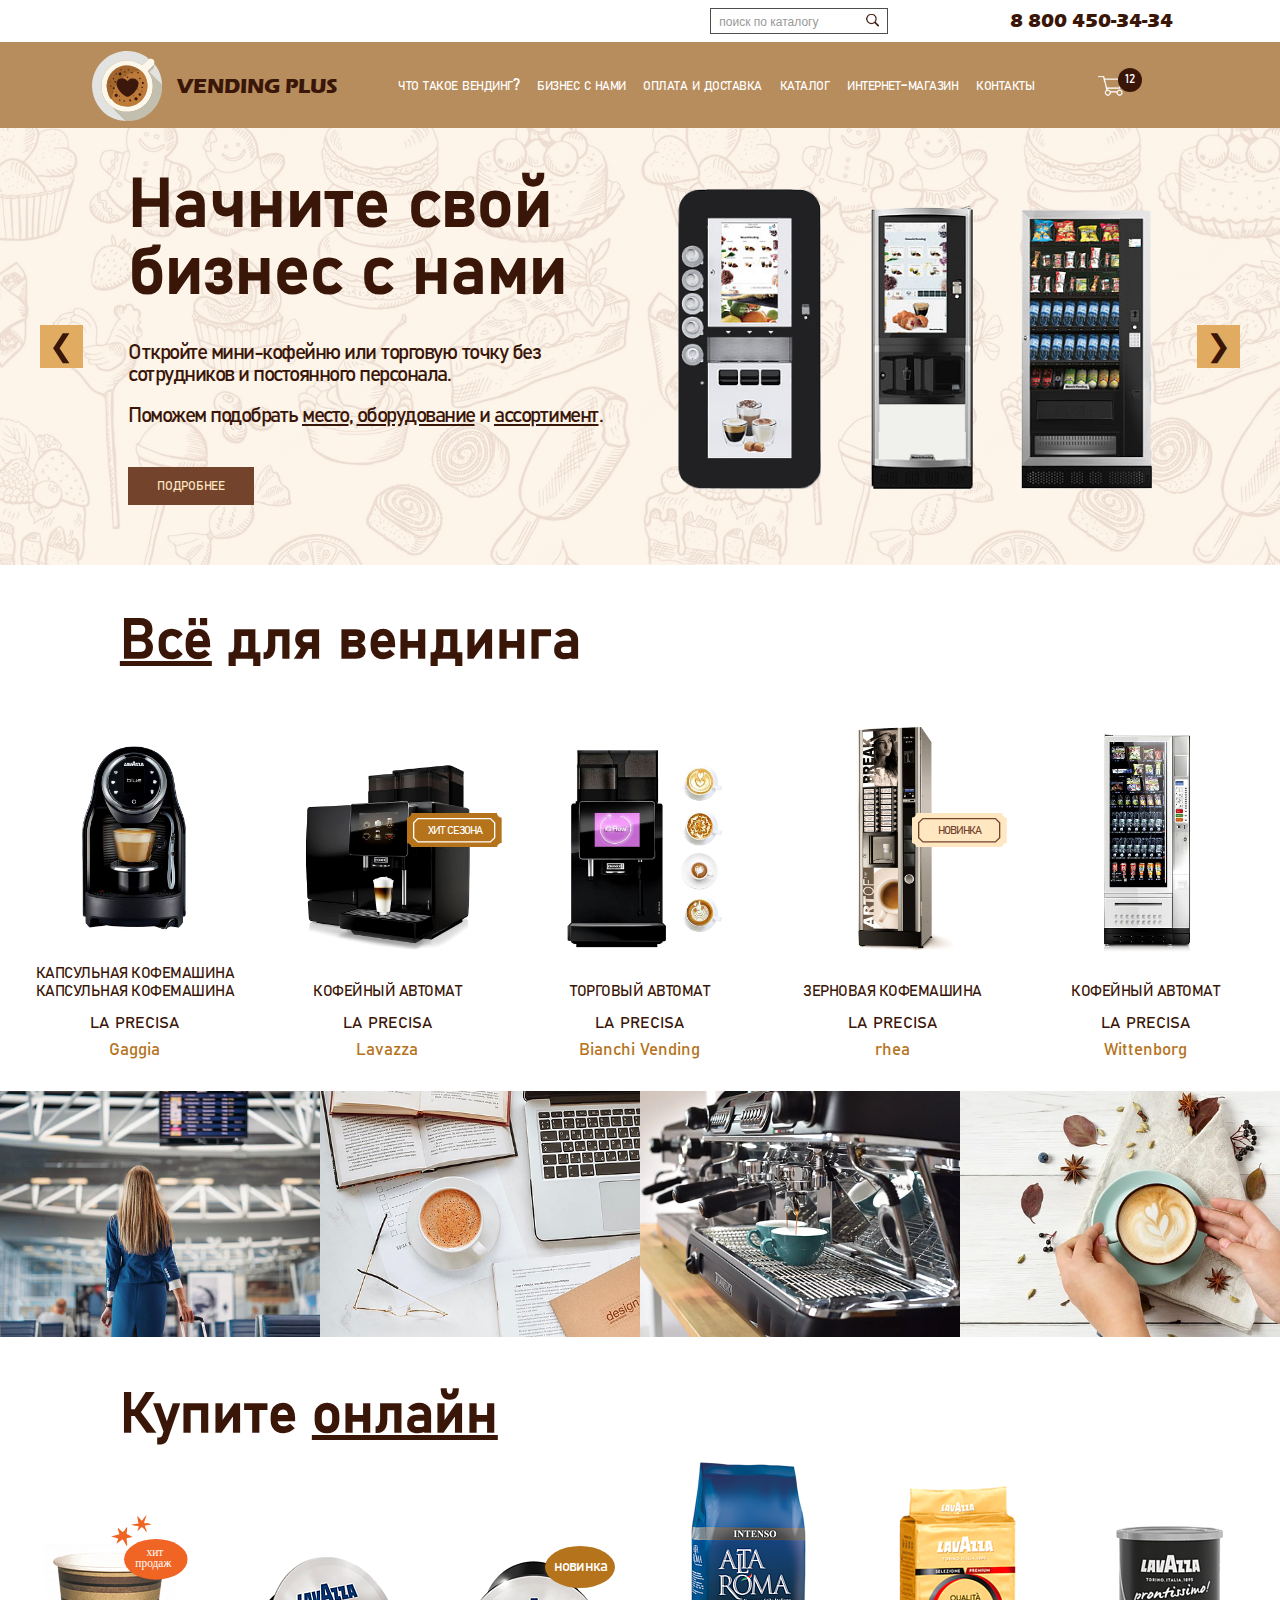
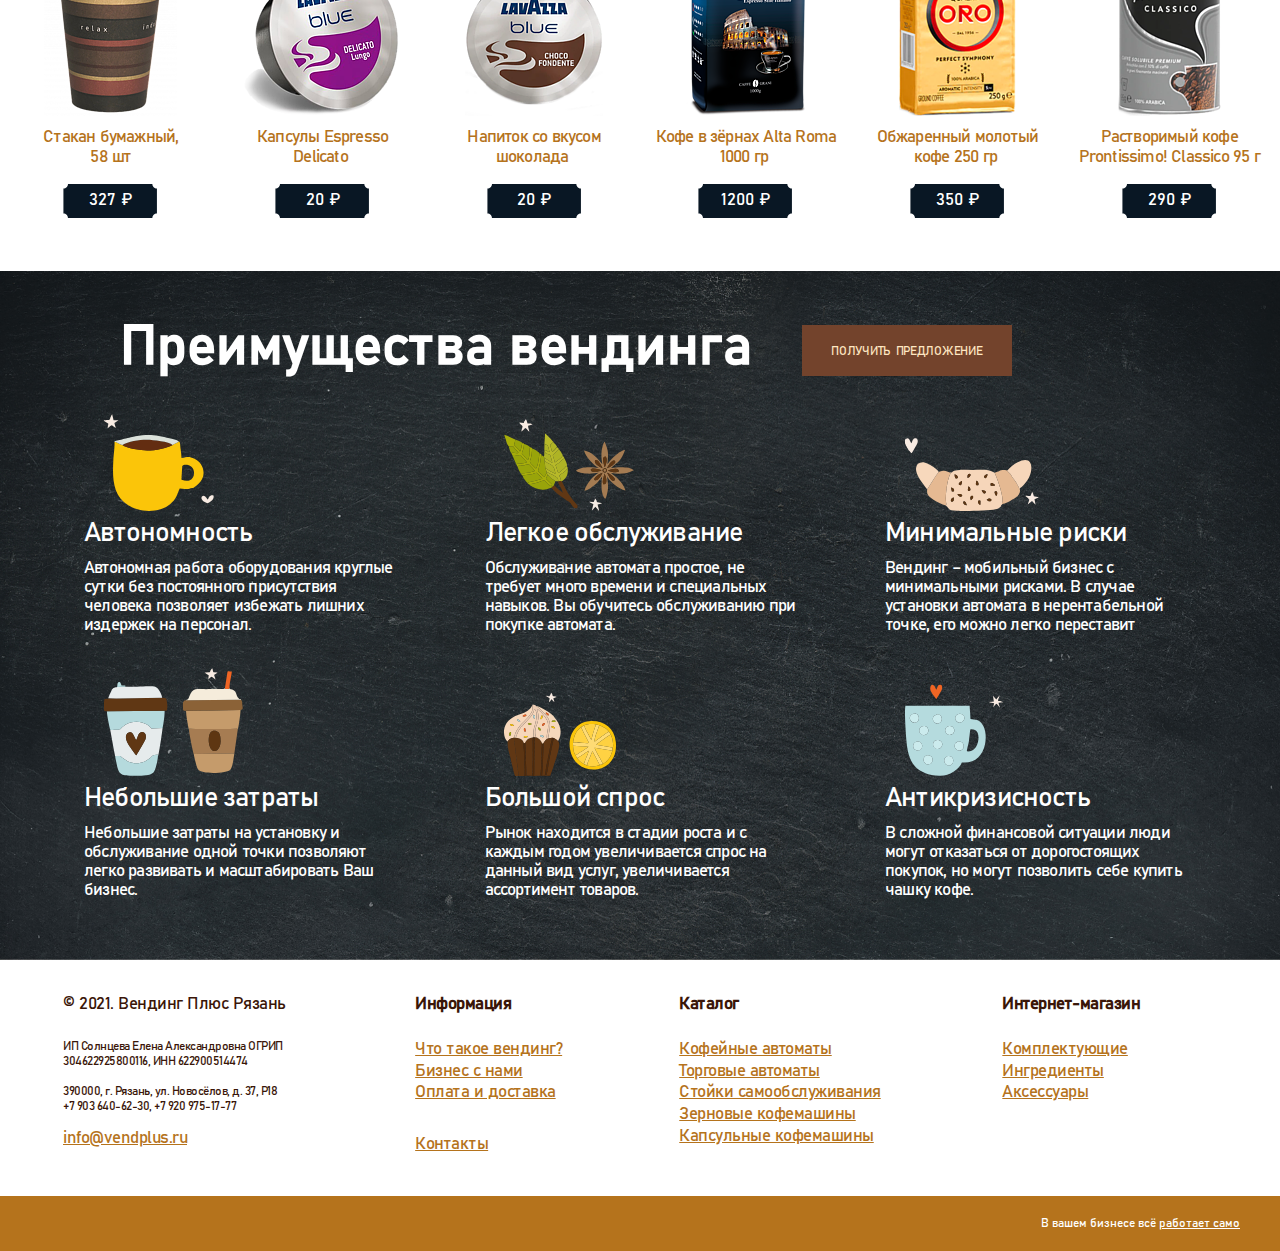
==== commit 663beec9: "Add files via upload" ====
--- a/index.html
+++ b/index.html
@@ -42,7 +42,7 @@
                 <a href="#">бизнес с нами</a>
               </li>
               <li>
-                <a href="#">оплата и доставка</a>
+                <a href="delivery.html">оплата и доставка</a>
               </li>
               <li>
                 <a href="catalog.html">каталог</a>
--- a/css/style.min.css
+++ b/css/style.min.css
@@ -133,6 +133,9 @@
   @media (max-width: 480px) {
     .content h2 {
       font-size: 42px; } }
+  @media (max-width: 380px) {
+    .content h2 {
+      font-size: 38px; } }
 
 .content h2 > a {
   color: var(--basic-main); }
@@ -208,7 +211,7 @@
 .header-top__tel {
   font-family: "Eras", "Arial", sans-serif;
   font-size: 29px;
-  line-height: calc(30 / 29 * 100%);
+  line-height: 1.03448;
   font-weight: 700;
   color: var(--basic-main);
   text-decoration: none; }
@@ -320,7 +323,7 @@
   min-height: 58px;
   font-family: inherit;
   font-size: 25px;
-  line-height: calc(23 / 25 * 100%);
+  line-height: 0.92;
   font-weight: 300;
   text-align: center;
   letter-spacing: -0.3px;
@@ -363,10 +366,13 @@
   @media (max-width: 1080px) {
     .navigation__wrap {
       padding-top: 15px;
-      padding-bottom: 30px; } }
-  @media (max-width: 992px) {
+      padding-bottom: 25px; } }
+  @media (max-width: 767px) {
     .navigation__wrap {
-      padding-bottom: 35px; } }
+      padding-top: 13px; } }
+  @media (max-width: 480px) {
+    .navigation__wrap {
+      padding-bottom: 15px; } }
 
 .main-nav {
   position: relative;
@@ -397,10 +403,18 @@
   @media (max-width: 680px) {
     .main-nav {
       text-align: center; } }
+  @media (max-width: 580px) {
+    .main-nav {
+      padding-left: 36px;
+      padding-right: 36px; } }
 
 @media (max-width: 1080px) {
   .main-nav__menu {
-    margin-top: 35px; } }
+    margin-top: 30px; } }
+
+@media (max-width: 680px) {
+  .main-nav__menu {
+    margin-top: 0; } }
 
 .main-nav__basket {
   position: relative;
@@ -408,8 +422,7 @@
   width: 37px;
   height: 30px;
   text-decoration: none;
-  justify-self: end;
-  outline: 2px solid yellow; }
+  justify-self: end; }
   @media (max-width: 1600px) {
     .main-nav__basket {
       width: 31px;
@@ -423,8 +436,14 @@
       position: absolute;
       width: 37px;
       height: 30px;
-      top: 55px;
-      right: 2.96vw; } }
+      top: 50px;
+      right: 33px; } }
+  @media (max-width: 992px) {
+    .main-nav__basket {
+      top: 45px; } }
+  @media (max-width: 580px) {
+    .main-nav__basket {
+      right: 25px; } }
 
 .main-nav__basket span {
   position: absolute;
@@ -436,6 +455,7 @@
   top: -0.63vw;
   left: 1.56vw;
   font-size: 17px;
+  line-height: 1px;
   font-variation-settings: 'wght' 300, 'wdth' 75;
   color: var(--basic-white);
   background-color: var(--basic-main);
@@ -455,8 +475,8 @@
       width: 36px;
       height: 36px;
       font-size: 17px;
-      top: -1.8vw;
-      left: 2.8vw; } }
+      top: -12px;
+      left: 30px; } }
 
 /*  Сворачивание Меню  */
 .main-nav__toggle {
@@ -474,8 +494,16 @@
       border: none;
       outline: none;
       cursor: pointer;
-      z-index: 30;
-      outline: 2px solid red; } }
+      z-index: 30; } }
+  @media (max-width: 992px) {
+    .main-nav__toggle {
+      top: 50px; } }
+  @media (max-width: 767px) {
+    .main-nav__toggle {
+      top: 45px; } }
+  @media (max-width: 480px) {
+    .main-nav__toggle {
+      top: 42px; } }
 
 @media (max-width: 1080px) {
   .main-nav--closed .main-nav__toggle::before {
@@ -501,6 +529,18 @@
     height: 26px;
     top: 55px;
     background-color: transparent; } }
+
+@media (max-width: 992px) {
+  .main-nav--opened .main-nav__toggle {
+    top: 50px; } }
+
+@media (max-width: 767px) {
+  .main-nav--opened .main-nav__toggle {
+    top: 45px; } }
+
+@media (max-width: 480px) {
+  .main-nav--opened .main-nav__toggle {
+    top: 42px; } }
 
 @media (max-width: 1080px) {
   .main-nav--opened .main-nav__toggle::before,
@@ -547,8 +587,7 @@
   -moz-column-gap: 1.4vw;
        column-gap: 1.4vw;
   row-gap: 0.5vw;
-  align-items: center;
-  outline: 2px solid blue; }
+  align-items: center; }
   @media (max-width: 1600px) {
     .menu {
       width: 54.38vw; } }
@@ -564,6 +603,7 @@
   @media (max-width: 1080px) {
     .menu {
       width: 100%;
+      row-gap: 1vw;
       justify-content: start; } }
   @media (max-width: 767px) {
     .menu {
@@ -572,16 +612,19 @@
       -moz-column-gap: 8vw;
            column-gap: 8vw;
       row-gap: 1.5vw; } }
-  @media (max-width: 580px) {
+  @media (max-width: 680px) {
     .menu {
       grid-template-columns: 1fr;
       row-gap: 2vw;
       justify-content: center; } }
+  @media (max-width: 480px) {
+    .menu {
+      row-gap: 3vw; } }
 
 .menu li {
   font-family: inherit;
   font-size: 25px;
-  line-height: calc(28 / 25 * 100%);
+  line-height: 1.12;
   font-weight: 300;
   letter-spacing: -0.5px;
   font-variant: small-caps; }
@@ -615,6 +658,14 @@
     .menu li:hover:active {
       opacity: 0.5; }
 
+@media (max-width: 680px) {
+  .menu li:first-child {
+    margin-top: 35px; } }
+
+@media (max-width: 480px) {
+  .menu li:first-child {
+    margin-top: 30px; } }
+
 .menu a {
   color: var(--basic-white);
   text-decoration: none; }
@@ -624,7 +675,6 @@
   text-transform: uppercase;
   color: var(--basic-main);
   padding-bottom: 6px;
-  cursor: default;
   border-bottom: 4px solid var(--basic-main); }
   @media (max-width: 1600px) {
     a.menu__link-active {
@@ -635,11 +685,18 @@
     a.menu__link-active {
       font-size: 17px;
       border-bottom: 2px solid var(--basic-main); } }
+  @media (max-width: 1080px) {
+    a.menu__link-active {
+      font-size: 25px;
+      border-bottom: 4px solid var(--basic-main); } }
 
 .logo {
   display: flex;
   align-items: center;
   text-decoration: none; }
+  @media (max-width: 480px) {
+    .logo {
+      flex-direction: column; } }
 
 .logo > div {
   width: 106px;
@@ -669,7 +726,7 @@
 .logo p {
   font-family: "Eras", "Arial", sans-serif;
   font-size: 28px;
-  line-height: calc(28 / 28 * 100%);
+  line-height: 1;
   font-weight: 800;
   color: var(--basic-main);
   text-transform: uppercase; }
@@ -685,6 +742,9 @@
   @media (max-width: 992px) {
     .logo p {
       font-size: 25px; } }
+  @media (max-width: 480px) {
+    .logo p {
+      margin-top: 15px; } }
 
 .page-main {
   flex: 1 1 auto; }
@@ -800,6 +860,27 @@
     .page-main__basket {
       padding-top: 53px;
       padding-bottom: 50px; } }
+
+.page-main--delivery {
+  background-image: url("../img/back-cup-cofee.jpg");
+  background-repeat: no-repeat;
+  background-size: 756px 765px;
+  background-size: auto;
+  background-position: 100% 0; }
+  @media (max-width: 1280px) {
+    .page-main--delivery {
+      background-size: 50% auto; } }
+  @media (max-width: 1080px) {
+    .page-main--delivery {
+      background-position: 120% 0; } }
+  @media (max-width: 767px) {
+    .page-main--delivery {
+      background-size: 90% auto;
+      background-position: 250% 0; } }
+  @media (max-width: 480px) {
+    .page-main--delivery {
+      background-size: 150% auto;
+      background-position: -30% 0; } }
 
 .crumbs {
   display: flex;
@@ -911,7 +992,8 @@
   @media (max-width: 480px) {
     .slider-main__button {
       max-width: 126px;
-      margin-top: 40px; } }
+      margin-top: 40px;
+      margin: 40px auto 0; } }
 
 .slider-main__toggle {
   position: absolute;
@@ -937,7 +1019,11 @@
     .slider-main__toggle {
       width: 37px;
       height: 37px; } }
-  @media (max-width: 680px) {
+  @media (max-width: 580px) {
+    .slider-main__toggle {
+      width: 35px;
+      height: 35px; } }
+  @media (max-width: 380px) {
     .slider-main__toggle {
       display: none; } }
 
@@ -987,7 +1073,12 @@
       font-size: 25px;
       width: 37px;
       height: 37px; } }
-  @media (max-width: 680px) {
+  @media (max-width: 580px) {
+    .slider-main__toggle::before {
+      font-size: 23px;
+      width: 35px;
+      height: 36px; } }
+  @media (max-width: 380px) {
     .slider-main__toggle::before {
       display: none; } }
 
@@ -1021,13 +1112,21 @@
       padding-right: 13.7vw; } }
   @media (max-width: 767px) {
     .description {
-      padding-left: 9vw;
-      padding-right: 9vw; } }
+      padding-left: 10vw;
+      padding-right: 10vw; } }
+  @media (max-width: 580px) {
+    .description {
+      padding-left: 12vw;
+      padding-right: 12vw; } }
+  @media (max-width: 380px) {
+    .description {
+      padding-left: 8vw;
+      padding-right: 8vw; } }
 
 .description h1 {
   font-family: inherit;
   font-size: 100px;
-  line-height: calc(100 / 100 * 100%);
+  line-height: 1;
   font-weight: 700;
   color: var(--basic-main); }
   @media (max-width: 1600px) {
@@ -1050,12 +1149,16 @@
       font-size: 55px; } }
   @media (max-width: 480px) {
     .description h1 {
-      font-size: 48px; } }
+      font-size: 40px;
+      text-align: center; } }
+  @media (max-width: 380px) {
+    .description h1 {
+      font-size: 34px; } }
 
 .description p {
   font-family: inherit;
   font-size: 30px;
-  line-height: calc(32 / 30 * 100%);
+  line-height: 1.06667;
   font-weight: 300;
   color: var(--basic-main);
   letter-spacing: -1.5px; }
@@ -1074,9 +1177,12 @@
   @media (max-width: 767px) {
     .description p {
       font-size: 25px; } }
+  @media (max-width: 580px) {
+    .description p {
+      font-size: 21px; } }
   @media (max-width: 480px) {
     .description p {
-      font-size: 23px; } }
+      text-align: center; } }
 
 .description p:not(:last-child) {
   margin-bottom: 25px; }
@@ -1121,7 +1227,7 @@
   justify-content: center;
   font-family: inherit;
   font-size: 23px;
-  line-height: calc(18 / 23 * 100%);
+  line-height: 0.78261;
   letter-spacing: -1px;
   font-variant: small-caps;
   text-align: center;
@@ -1166,9 +1272,8 @@
   justify-content: center;
   font-family: inherit;
   font-size: 21px;
-  line-height: calc(16 / 21 * 100%);
-  letter-spacing: -0.5px;
-  font-variant: small-caps;
+  line-height: 0.7619;
+  letter-spacing: -0.8px;
   color: var(--basic-white);
   text-align: center;
   background-repeat: no-repeat;
@@ -1185,46 +1290,45 @@
       font-size: 21px; } }
 
 .label-goods--hit::before {
-  content: "хит продаж";
+  content: "";
   width: 118px;
-  height: 99px;
-  background-image: url("../img/hit.svg");
-  padding-top: 1.4vw;
-  padding-left: 1.04vw; }
+  height: 110px;
+  background-image: url("../img/hit-2.svg"); }
   @media (max-width: 1600px) {
     .label-goods--hit::before {
       width: 98px;
-      height: 90px; } }
+      height: 93px; } }
   @media (max-width: 1280px) {
     .label-goods--hit::before {
       width: 77px;
-      height: 72px; } }
+      height: 73px; } }
   @media (max-width: 1080px) {
     .label-goods--hit::before {
       width: 118px;
-      height: 99px;
+      height: 110px;
       padding-top: 1.4vw;
       padding-left: 1.04vw; } }
 
 .label-goods--new::before {
   content: "новинка";
-  width: 98px;
-  height: 63px;
-  background-image: url("../img/new-shop.svg");
+  width: 105px;
+  height: 64px;
+  background-color: var(--basic-brand);
+  border-radius: 50%;
   padding-top: 0;
   padding-left: 0; }
   @media (max-width: 1600px) {
     .label-goods--new::before {
-      width: 98px;
-      height: 63px; } }
+      width: 87px;
+      height: 53px; } }
   @media (max-width: 1280px) {
     .label-goods--new::before {
       width: 70px;
       height: 42px; } }
   @media (max-width: 1080px) {
     .label-goods--new::before {
-      width: 98px;
-      height: 63px; } }
+      width: 105px;
+      height: 64px; } }
 
 .all-vending ul {
   margin-top: 50px; }
@@ -1299,7 +1403,7 @@
 
 .catalog-mashines__type {
   font-size: 20px;
-  line-height: calc(24 / 20 * 100%);
+  line-height: 1.2;
   font-variation-settings: 'wght' 700, 'wdth' 75;
   letter-spacing: -0.5px;
   text-transform: uppercase;
@@ -1316,7 +1420,7 @@
 
 .catalog-mashines__name {
   font-size: 34px;
-  line-height: calc(26 / 34 * 100%);
+  line-height: 0.76471;
   font-variation-settings: 'wght' 700, 'wdth' 75;
   font-variant: small-caps;
   margin-bottom: 10px; }
@@ -1411,7 +1515,7 @@
 
 .announce__decs p {
   font-size: 34px;
-  line-height: calc(28 / 34 * 100%); }
+  line-height: 0.82353; }
   @media (max-width: 1600px) {
     .announce__decs p {
       font-size: 27px; } }
@@ -1489,180 +1593,168 @@
   grid-template-columns: repeat(3, minmax(200px, 1fr));
   -moz-column-gap: 7vw;
        column-gap: 7vw;
-  row-gap: 30px;
+  row-gap: 64px;
   align-items: start;
   justify-content: space-between;
   padding-left: 85px;
   padding-right: 85px;
-  margin-top: 20px; }
+  margin-top: 56px; }
   @media (max-width: 1600px) {
     .advantages__list {
+      row-gap: 53px;
       padding-left: 64px;
-      padding-right: 64px; } }
+      padding-right: 64px;
+      margin-top: 47px; } }
   @media (max-width: 1280px) {
     .advantages__list {
-      margin-top: 10px; } }
+      row-gap: 43px;
+      margin-top: 37px; } }
   @media (max-width: 1080px) {
     .advantages__list {
       grid-template-columns: repeat(2, minmax(200px, 1fr));
       -moz-column-gap: 65px;
            column-gap: 65px;
-      margin-top: 20px;
+      row-gap: 64px;
+      margin-top: 23px;
       padding-left: 30px;
       padding-right: 30px; } }
   @media (max-width: 767px) {
     .advantages__list {
       grid-template-columns: 1fr;
+      row-gap: 37px;
       text-align: center; } }
+  @media (max-width: 680px) {
+    .advantages__list {
+      padding-left: 0;
+      padding-right: 0; } }
 
 .advantages__item {
   position: relative; }
 
 .advantages__item::before {
+  position: relative;
   display: block;
   content: "";
+  height: 162px;
+  top: -15px;
+  left: 1.56vw;
   background-repeat: no-repeat;
   background-size: contain;
-  background-position: 8.75% 85%; }
-  @media (max-width: 767px) {
+  background-position: 0 100%; }
+  @media (max-width: 1600px) {
     .advantages__item::before {
-      background-position: 50% 50%; } }
+      height: 135px;
+      top: -13px; } }
+  @media (max-width: 1280px) {
+    .advantages__item::before {
+      height: 108px;
+      top: -10px; } }
+  @media (max-width: 1080px) {
+    .advantages__item::before {
+      height: 162px;
+      top: -15px; } }
+  @media (max-width: 992px) {
+    .advantages__item::before {
+      height: 135px; } }
+  @media (max-width: 767px) {
+    .advantages__item::before {
+      margin: 0 auto; } }
 
 .advantages__item--autonomy::before {
   width: 165px;
-  height: 145px;
   background-image: url("../img/prop1.svg"); }
   @media (max-width: 1600px) {
     .advantages__item--autonomy::before {
-      width: 140px;
-      height: 120px; } }
+      width: 140px; } }
   @media (max-width: 1280px) {
     .advantages__item--autonomy::before {
-      width: 110px;
-      height: 97px; } }
+      width: 110px; } }
   @media (max-width: 1080px) {
     .advantages__item--autonomy::before {
-      width: 165px;
-      height: 145px; } }
+      width: 165px; } }
   @media (max-width: 992px) {
     .advantages__item--autonomy::before {
-      width: 140px;
-      height: 120px; } }
+      width: 140px; } }
 
 .advantages__item--service::before {
   width: 196px;
-  height: 139px;
   background-image: url("../img/prop2.svg"); }
   @media (max-width: 1600px) {
     .advantages__item--service::before {
-      width: 164px;
-      height: 117px; } }
+      width: 164px; } }
   @media (max-width: 1280px) {
     .advantages__item--service::before {
-      width: 130px;
-      height: 93px; } }
+      width: 130px; } }
   @media (max-width: 1080px) {
     .advantages__item--service::before {
-      width: 196px;
-      height: 139px; } }
+      width: 196px; } }
   @media (max-width: 992px) {
     .advantages__item--service::before {
-      width: 164px;
-      height: 117px; } }
+      width: 164px; } }
 
 .advantages__item--risks::before {
   width: 201px;
-  height: 109px;
-  background-image: url("../img/prop3.svg");
-  background-position: 8.75% 90%; }
+  background-image: url("../img/prop3.svg"); }
   @media (max-width: 1600px) {
     .advantages__item--risks::before {
-      width: 168px;
-      height: 91px; } }
+      width: 168px; } }
   @media (max-width: 1280px) {
     .advantages__item--risks::before {
-      width: 134px;
-      height: 73px; } }
+      width: 134px; } }
   @media (max-width: 1080px) {
     .advantages__item--risks::before {
-      width: 201px;
-      height: 109px; } }
+      width: 201px; } }
   @media (max-width: 992px) {
     .advantages__item--risks::before {
-      width: 168px;
-      height: 91px; } }
-  @media (max-width: 767px) {
-    .advantages__item--risks::before {
-      background-position: 50% 80%; } }
+      width: 168px; } }
 
 .advantages__item--expenses::before {
   width: 209px;
-  height: 162px;
-  background-image: url("../img/prop4.svg");
-  background-position: 8.75% 75%; }
+  background-image: url("../img/prop4.svg"); }
   @media (max-width: 1600px) {
     .advantages__item--expenses::before {
-      width: 174px;
-      height: 135px; } }
+      width: 174px; } }
   @media (max-width: 1280px) {
     .advantages__item--expenses::before {
-      width: 140px;
-      height: 108px; } }
+      width: 140px; } }
   @media (max-width: 1080px) {
     .advantages__item--expenses::before {
-      width: 209px;
-      height: 162px;
-      background-position: 8.75% 0; } }
+      width: 209px; } }
   @media (max-width: 992px) {
     .advantages__item--expenses::before {
-      width: 174px;
-      height: 135px;
-      background-position: 8.75% 50%; } }
-  @media (max-width: 767px) {
-    .advantages__item--expenses::before {
-      background-position: 50% 0; } }
+      width: 174px; } }
 
 .advantages__item--demand::before {
   width: 168px;
-  height: 125px;
   background-image: url("../img/prop5.svg"); }
   @media (max-width: 1600px) {
     .advantages__item--demand::before {
-      width: 140px;
-      height: 104px; } }
+      width: 140px; } }
   @media (max-width: 1280px) {
     .advantages__item--demand::before {
-      width: 112px;
-      height: 82px; } }
+      width: 112px; } }
   @media (max-width: 1080px) {
     .advantages__item--demand::before {
-      width: 168px;
-      height: 125px; } }
+      width: 168px; } }
   @media (max-width: 992px) {
     .advantages__item--demand::before {
-      width: 140px;
-      height: 104px; } }
+      width: 140px; } }
 
 .advantages__item--anticrisis::before {
   width: 148px;
-  height: 137px;
   background-image: url("../img/prop6.svg"); }
   @media (max-width: 1600px) {
     .advantages__item--anticrisis::before {
-      width: 124px;
-      height: 115px; } }
+      width: 124px; } }
   @media (max-width: 1280px) {
     .advantages__item--anticrisis::before {
-      width: 99px;
-      height: 90px; } }
+      width: 99px; } }
   @media (max-width: 1080px) {
     .advantages__item--anticrisis::before {
-      width: 148px;
-      height: 137px; } }
+      width: 148px; } }
   @media (max-width: 992px) {
     .advantages__item--anticrisis::before {
-      width: 124px;
-      height: 115px; } }
+      width: 124px; } }
 
 .advantages__list p {
   line-height: 1.12;
@@ -1672,6 +1764,9 @@
   @media (max-width: 767px) {
     .advantages__list p {
       font-size: 25px; } }
+  @media (max-width: 580px) {
+    .advantages__list p {
+      font-size: 23px; } }
 
 p.advantages__title {
   display: block;
@@ -1688,6 +1783,9 @@
   @media (max-width: 1080px) {
     p.advantages__title {
       font-size: 42px; } }
+  @media (max-width: 380px) {
+    p.advantages__title {
+      font-size: 34px; } }
 
 .advantages .button {
   max-width: 313px;
@@ -1737,12 +1835,22 @@
       grid-template-columns: repeat(2, minmax(120px, 1fr)); } }
   @media (max-width: 480px) {
     .card-goods {
-      grid-template-columns: 1fr; } }
+      grid-template-columns: 1fr;
+      row-gap: 14vw; } }
 
 .card-goods--col4 {
   grid-template-columns: repeat(4, minmax(120px, 1fr));
   -moz-column-gap: 3.28vw;
        column-gap: 3.28vw; }
+  @media (max-width: 1080px) {
+    .card-goods--col4 {
+      grid-template-columns: repeat(3, minmax(120px, 1fr)); } }
+  @media (max-width: 992px) {
+    .card-goods--col4 {
+      grid-template-columns: repeat(2, minmax(120px, 1fr)); } }
+  @media (max-width: 480px) {
+    .card-goods--col4 {
+      grid-template-columns: 1fr; } }
 
 .card-goods li {
   display: flex;
@@ -1762,12 +1870,56 @@
   cursor: pointer; }
 
 .card-goods__img--hit::before {
-  top: 1.41vw;
+  bottom: 5.99vw;
   right: 1.67vw; }
+  @media (max-width: 1600px) {
+    .card-goods__img--hit::before {
+      bottom: 7.5vw;
+      right: 10%;
+      transform: translateX(10%); } }
+  @media (max-width: 1280px) {
+    .card-goods__img--hit::before {
+      bottom: 10vw;
+      right: 1.67vw; } }
+  @media (max-width: 1080px) {
+    .card-goods__img--hit::before {
+      bottom: 12vw;
+      right: 30%;
+      transform: translateX(30%); } }
+  @media (max-width: 992px) {
+    .card-goods__img--hit::before {
+      bottom: 14vw;
+      right: 35%;
+      transform: translateX(35%); } }
+  @media (max-width: 480px) {
+    .card-goods__img--hit::before {
+      top: -10vw; } }
 
 .card-goods__img--new::before {
-  top: 3.39vw;
+  bottom: 5.99vw;
   right: 1.3vw; }
+  @media (max-width: 1600px) {
+    .card-goods__img--new::before {
+      bottom: 7.5vw;
+      right: 10%;
+      transform: translateX(10%); } }
+  @media (max-width: 1280px) {
+    .card-goods__img--new::before {
+      bottom: 10vw;
+      right: 1.3vw; } }
+  @media (max-width: 1080px) {
+    .card-goods__img--new::before {
+      bottom: 12vw;
+      right: 20%;
+      transform: translateX(20%); } }
+  @media (max-width: 992px) {
+    .card-goods__img--new::before {
+      bottom: 14vw;
+      right: 30%;
+      transform: translateX(30%); } }
+  @media (max-width: 480px) {
+    .card-goods__img--new::before {
+      top: -10vw; } }
 
 .card-goods__img img {
   position: relative; }
@@ -1775,7 +1927,7 @@
 .card-goods__link {
   font-family: inherit;
   font-size: 23px;
-  line-height: calc(28 / 23 * 100%);
+  line-height: 1.21739;
   font-variation-settings: 'wght' 300, 'wdth' 70;
   letter-spacing: -0.8px;
   color: var(--basic-brand);
@@ -1807,9 +1959,10 @@
       margin-top: 15px; } }
 
 .card-goods--col3 {
-  grid-template-columns: repeat(3, minmax(120px, 240px));
+  grid-template-columns: repeat(auto-fit, minmax(120px, 250px));
   -moz-column-gap: 4.17vw;
        column-gap: 4.17vw;
+  row-gap: 80px;
   justify-content: center; }
 
 .card-goods--col3 li {
@@ -1818,24 +1971,55 @@
 .card-goods__count {
   display: flex;
   align-items: center;
-  justify-content: center; }
+  justify-content: center;
+  margin-top: 15px; }
+  @media (max-width: 1600px) {
+    .card-goods__count {
+      margin-top: 10px; } }
+  @media (max-width: 1280px) {
+    .card-goods__count {
+      margin-top: 7px; } }
+  @media (max-width: 1080px) {
+    .card-goods__count {
+      margin-top: 15px; } }
 
 .card-goods__count p {
-  margin-top: 30px;
-  margin-left: 45px; }
+  display: flex;
+  justify-content: center;
+  padding-left: 15px;
+  padding-right: 15px; }
 
 .card-goods__count input[type="number"] {
   display: inline-block;
   width: 67px;
   height: 33px;
-  font-size: 28px;
+  font-size: 26px;
   font-variation-settings: "wght" 700, "wdth" 75;
+  letter-spacing: -0.8px;
   color: var(--basic-brand);
   text-align: center;
   border: 1px solid #000000;
-  padding-left: 6px;
-  margin-top: 27px;
-  margin-left: 10px; }
+  padding-left: 6px; }
+  @media (max-width: 1600px) {
+    .card-goods__count input[type="number"] {
+      width: 56px;
+      height: 28px;
+      font-size: 24px; } }
+  @media (max-width: 1280px) {
+    .card-goods__count input[type="number"] {
+      width: 45px;
+      height: 23px;
+      font-size: 21px; } }
+  @media (max-width: 1080px) {
+    .card-goods__count input[type="number"] {
+      width: 67px;
+      height: 33px;
+      font-size: 26px; } }
+  @media (max-width: 767px) {
+    .card-goods__count input[type="number"] {
+      width: 45px;
+      height: 23px;
+      font-size: 21px; } }
 
 .price-card {
   position: relative;
@@ -1844,6 +2028,7 @@
   min-height: 50px;
   font-family: inherit;
   font-size: 25px;
+  line-height: 50px;
   color: var(--basic-white);
   background: url("../img/price-shop.svg") transparent;
   background-repeat: no-repeat;
@@ -1862,6 +2047,12 @@
     .price-card {
       font-size: 25px;
       background-size: 143px 50px; } }
+  @media (max-width: 992px) {
+    .price-card {
+      background-size: 119px 43px; } }
+  @media (max-width: 767px) {
+    .price-card {
+      background-size: 95px 34px; } }
 
 .page-main {
   flex: 1 1 auto; }
@@ -1977,6 +2168,27 @@
     .page-main__basket {
       padding-top: 53px;
       padding-bottom: 50px; } }
+
+.page-main--delivery {
+  background-image: url("../img/back-cup-cofee.jpg");
+  background-repeat: no-repeat;
+  background-size: 756px 765px;
+  background-size: auto;
+  background-position: 100% 0; }
+  @media (max-width: 1280px) {
+    .page-main--delivery {
+      background-size: 50% auto; } }
+  @media (max-width: 1080px) {
+    .page-main--delivery {
+      background-position: 120% 0; } }
+  @media (max-width: 767px) {
+    .page-main--delivery {
+      background-size: 90% auto;
+      background-position: 250% 0; } }
+  @media (max-width: 480px) {
+    .page-main--delivery {
+      background-size: 150% auto;
+      background-position: -30% 0; } }
 
 .swiper-container {
   margin-left: auto;
@@ -2102,7 +2314,7 @@
   max-width: 820px;
   font-family: inherit;
   font-size: 29px;
-  line-height: calc(34 / 29 * 100%);
+  line-height: 1.17241;
   font-variation-settings: 'wght' 300, 'wdth' 75;
   letter-spacing: -0.8px;
   margin: 0 auto; }
@@ -2114,6 +2326,9 @@
     .catalog > p {
       max-width: 560px;
       font-size: 19px; } }
+  @media (max-width: 480px) {
+    .catalog > p {
+      text-align: center; } }
 
 .catalog__list {
   margin-top: 82px; }
@@ -2129,6 +2344,22 @@
   color: var(--basic-main);
   margin-bottom: 0; }
 
+@media (max-width: 767px) {
+  .sidebar {
+    max-width: 50%; } }
+
+@media (max-width: 680px) {
+  .sidebar {
+    max-width: 70%; } }
+
+@media (max-width: 580px) {
+  .sidebar {
+    max-width: 80%; } }
+
+@media (max-width: 480px) {
+  .sidebar {
+    max-width: 100%; } }
+
 .sidebar:not(:first-child) {
   margin-top: 130px; }
   @media (max-width: 1600px) {
@@ -2144,7 +2375,7 @@
 .sidebar a {
   font-family: inherit;
   font-size: 25px;
-  line-height: calc(28 / 25 * 100%);
+  line-height: 1.12;
   color: var(--basic-main);
   letter-spacing: -0.8px; }
   @media (max-width: 1600px) {
@@ -2153,6 +2384,9 @@
   @media (max-width: 1280px) {
     .sidebar a {
       font-size: 17px; } }
+  @media (max-width: 1080px) {
+    .sidebar a {
+      font-size: 25px; } }
 
 .sidebar > li > a {
   display: block;
@@ -2175,9 +2409,24 @@
 
 .catalog-inner {
   display: grid;
-  grid-template-columns: auto 1fr;
+  grid-template-columns: 320px 1fr;
   -moz-column-gap: 7vw;
        column-gap: 7vw; }
+  @media (max-width: 1600px) {
+    .catalog-inner {
+      grid-template-columns: 270px 1fr; } }
+  @media (max-width: 1280px) {
+    .catalog-inner {
+      grid-template-columns: 220px 1fr; } }
+  @media (max-width: 1080px) {
+    .catalog-inner {
+      grid-template-columns: 320px 1fr; } }
+  @media (max-width: 992px) {
+    .catalog-inner {
+      grid-template-columns: 270px 1fr; } }
+  @media (max-width: 767px) {
+    .catalog-inner {
+      grid-template-columns: 1fr; } }
 
 .catalog-inner__sidebar {
   margin-top: 40px; }
@@ -2187,6 +2436,10 @@
   @media (max-width: 1280px) {
     .catalog-inner__sidebar {
       margin-top: 26px; } }
+  @media (max-width: 767px) {
+    .catalog-inner__sidebar {
+      margin-top: 0;
+      margin-bottom: 35px; } }
 
 .catalog-inner h2 {
   padding-left: 32px; }
@@ -2205,6 +2458,9 @@
   @media (max-width: 1280px) {
     .catalog-inner .card-goods {
       margin-top: 25px; } }
+  @media (max-width: 1080px) {
+    .catalog-inner .card-goods {
+      margin-top: 80px; } }
 
 .catalog-inner .catalog-mashines {
   grid-template-columns: repeat(4, minmax(180px, 384px));
@@ -2217,6 +2473,9 @@
   -moz-column-gap: 3.28vw;
        column-gap: 3.28vw;
   margin-top: 34px; }
+  @media (max-width: 1080px) {
+    .item-product__wrap {
+      grid-template-columns: 1fr; } }
 
 .item-product__img {
   flex-grow: 1;
@@ -2226,6 +2485,12 @@
 
 .item-product__info {
   padding-right: 9.38vw; }
+  @media (max-width: 1080px) {
+    .item-product__info {
+      margin-top: 50px; } }
+  @media (max-width: 767px) {
+    .item-product__info {
+      padding-right: 0; } }
 
 .item-product__info h4 {
   position: relative;
@@ -2264,7 +2529,7 @@
 .item-product__info p {
   font-family: inherit;
   font-size: 29px;
-  line-height: calc(34 / 29 * 100%);
+  line-height: 1.17241;
   font-variation-settings: 'wght' 100, 'wdth' 75;
   letter-spacing: -0.8px; }
   @media (max-width: 1600px) {
@@ -2273,24 +2538,75 @@
   @media (max-width: 1280px) {
     .item-product__info p {
       font-size: 19px; } }
+  @media (max-width: 1080px) {
+    .item-product__info p {
+      font-size: 29px; } }
+  @media (max-width: 992px) {
+    .item-product__info p {
+      font-size: 24px; } }
+  @media (max-width: 767px) {
+    .item-product__info p {
+      font-size: 19px; } }
+
+.item-product__info p:not(:last-child) {
+  margin-bottom: 40px; }
+  @media (max-width: 1600px) {
+    .item-product__info p:not(:last-child) {
+      margin-bottom: 30px; } }
+  @media (max-width: 1280px) {
+    .item-product__info p:not(:last-child) {
+      margin-bottom: 20px; } }
+  @media (max-width: 1080px) {
+    .item-product__info p:not(:last-child) {
+      margin-bottom: 40px; } }
+  @media (max-width: 992px) {
+    .item-product__info p:not(:last-child) {
+      margin-bottom: 30px; } }
+  @media (max-width: 767px) {
+    .item-product__info p:not(:last-child) {
+      margin-bottom: 20px; } }
 
 .item-product__parameters > p {
   font-family: inherit;
   font-size: 34px;
-  line-height: calc(42 / 34 * 100%);
+  line-height: 1.23529;
   font-variation-settings: 'wght' 700, 'wdth' 75; }
   @media (max-width: 1600px) {
     .item-product__parameters > p {
       font-size: 28px; } }
   @media (max-width: 1280px) {
+    .item-product__parameters > p {
+      font-size: 23px; } }
+  @media (max-width: 1080px) {
+    .item-product__parameters > p {
+      font-size: 34px; } }
+  @media (max-width: 992px) {
+    .item-product__parameters > p {
+      font-size: 28px; } }
+  @media (max-width: 767px) {
     .item-product__parameters > p {
       font-size: 23px; } }
 
 .item-product__parameters span {
   position: relative;
   display: inline-block;
-  margin-right: 5.73vw;
-  margin-top: 50px; }
+  margin-right: 120px;
+  margin-top: 10px; }
+  @media (max-width: 1600px) {
+    .item-product__parameters span {
+      margin-right: 100px; } }
+  @media (max-width: 1280px) {
+    .item-product__parameters span {
+      margin-right: 80px; } }
+  @media (max-width: 1080px) {
+    .item-product__parameters span {
+      margin-right: 120px; } }
+  @media (max-width: 992px) {
+    .item-product__parameters span {
+      margin-right: 100px; } }
+  @media (max-width: 767px) {
+    .item-product__parameters span {
+      margin-right: 80px; } }
 
 .item-product__parameters span::after {
   position: absolute;
@@ -2299,30 +2615,69 @@
   height: 77px;
   top: 50%;
   transform: translateY(-50%);
-  left: 2.7vw;
+  left: 63px;
   background-image: url("../img/work1.svg");
   background-repeat: no-repeat;
   background-size: 100% auto; }
   @media (max-width: 1600px) {
     .item-product__parameters span::after {
       width: 60px;
-      height: 67px; } }
+      height: 67px;
+      left: 53px; } }
   @media (max-width: 1280px) {
     .item-product__parameters span::after {
       width: 47px;
-      height: 50px; } }
+      height: 50px;
+      left: 43px; } }
+  @media (max-width: 1080px) {
+    .item-product__parameters span::after {
+      width: 70px;
+      height: 77px;
+      left: 63px; } }
+  @media (max-width: 992px) {
+    .item-product__parameters span::after {
+      width: 60px;
+      height: 67px;
+      left: 53px; } }
+  @media (max-width: 767px) {
+    .item-product__parameters span::after {
+      width: 47px;
+      height: 50px;
+      left: 43px; } }
 
 .item-product__buy {
   display: grid;
   grid-template-columns: repeat(2, -webkit-max-content);
   grid-template-columns: repeat(2, max-content);
   align-items: center;
+  justify-items: start;
   font-family: inherit;
   margin-top: 57px; }
-
-.item-product__buy p {
+  @media (max-width: 380px) {
+    .item-product__buy {
+      grid-template-columns: -webkit-max-content;
+      grid-template-columns: max-content;
+      justify-items: center;
+      justify-content: center; } }
+
+.item-product__buy .price-card {
+  width: 143px;
+  display: flex;
+  align-items: center;
+  justify-content: center;
   color: var(--basic-white);
-  margin-left: 40px; }
+  text-align: center;
+  background-position: 0 50%; }
+  @media (max-width: 1600px) {
+    .item-product__buy .price-card {
+      width: 119px; } }
+  @media (max-width: 1280px) {
+    .item-product__buy .price-card {
+      width: 95px; } }
+  @media (max-width: 1080px) {
+    .item-product__buy .price-card {
+      width: 143px;
+      font-size: 25px; } }
 
 .item-product__btn {
   font-family: inherit;
@@ -2341,6 +2696,18 @@
     .item-product__btn {
       font-size: 23px;
       margin-left: 52px; } }
+  @media (max-width: 1080px) {
+    .item-product__btn {
+      font-size: 34px;
+      margin-left: 80px; } }
+  @media (max-width: 767px) {
+    .item-product__btn {
+      font-size: 28px;
+      margin-left: 65px; } }
+  @media (max-width: 380px) {
+    .item-product__btn {
+      margin-top: 15px;
+      margin-left: 0; } }
 
 .application {
   display: grid;
@@ -2350,28 +2717,39 @@
   min-height: 800px;
   background-color: #fff6ea;
   padding-top: 70px;
-  padding-left: 190px;
-  padding-right: 190px;
+  padding-left: 9.9vw;
+  padding-right: 9.9vw;
   padding-bottom: 82px; }
   @media (max-width: 1600px) {
     .application {
       min-height: 672px;
       padding-top: 60px;
-      padding-left: 157px;
-      padding-right: 157px;
+      padding-left: 9.6vw;
+      padding-right: 9.6vw;
       padding-bottom: 67px; } }
   @media (max-width: 1280px) {
     .application {
       min-height: 537px;
       padding-top: 47px;
-      padding-left: 126px;
-      padding-right: 126px;
       padding-bottom: 54px; } }
+  @media (max-width: 1080px) {
+    .application {
+      padding-left: 60px;
+      padding-right: 60px; } }
+  @media (max-width: 992px) {
+    .application {
+      padding-left: 30px;
+      padding-right: 30px; } }
+  @media (max-width: 767px) {
+    .application {
+      padding-left: 20px;
+      padding-right: 20px; } }
 
 .application h3 {
   grid-column: span 2;
   font-family: inherit;
   font-size: 67px;
+  line-height: 1.02985;
   font-variation-settings: 'wght' 700, 'wdth' 75;
   color: var(--basic-button); }
   @media (max-width: 1600px) {
@@ -2380,31 +2758,58 @@
   @media (max-width: 1280px) {
     .application h3 {
       font-size: 45px; } }
+  @media (max-width: 1080px) {
+    .application h3 {
+      grid-column: 1 / -1;
+      font-size: 67px; } }
+  @media (max-width: 992px) {
+    .application h3 {
+      font-size: 60px; } }
+  @media (max-width: 767px) {
+    .application h3 {
+      font-size: 50px; } }
+  @media (max-width: 480px) {
+    .application h3 {
+      font-size: 42px; } }
+  @media (max-width: 380px) {
+    .application h3 {
+      font-size: 38px; } }
 
 .application > p {
-  position: relative;
   display: grid;
   grid-column: span 2;
   font-family: inherit;
   font-size: 25px;
-  line-height: calc(28 / 25 * 100%);
+  line-height: 1.12;
   font-variation-settings: 'wght' 300, 'wdth' 75;
   color: var(--basic-brand);
-  padding-left: 35px; }
+  padding-left: 1.04vw; }
   @media (max-width: 1600px) {
     .application > p {
       font-size: 21px; } }
   @media (max-width: 1280px) {
     .application > p {
       font-size: 17px; } }
+  @media (max-width: 1080px) {
+    .application > p {
+      grid-column: 1 / -1;
+      font-size: 25px;
+      padding-left: 20px;
+      margin-top: 7px; } }
+  @media (max-width: 992px) {
+    .application > p {
+      font-size: 21px; } }
+  @media (max-width: 480px) {
+    .application > p {
+      font-size: 17px; } }
 
 .application > p::before {
-  position: absolute;
+  position: relative;
   content: "";
   width: 30px;
   height: 27px;
-  top: -15px;
-  left: 0;
+  top: 10px;
+  left: -1.82vw;
   background-image: url("../img/star.png");
   background-repeat: no-repeat;
   background-size: 100% auto; }
@@ -2416,21 +2821,24 @@
     .application > p::before {
       width: 18px;
       height: 15px; } }
+  @media (max-width: 1080px) {
+    .application > p::before {
+      left: -20px; } }
 
 .application__form {
-  padding-left: 104px;
-  padding-right: 104px;
+  padding-left: 5.4vw;
+  padding-right: 5.4vw;
   margin-top: 45px; }
   @media (max-width: 1600px) {
     .application__form {
-      padding-left: 87px;
-      padding-right: 87px;
       margin-top: 36px; } }
   @media (max-width: 1280px) {
     .application__form {
-      padding-left: 70px;
-      padding-right: 70px;
       margin-top: 30px; } }
+  @media (max-width: 1080px) {
+    .application__form {
+      padding-left: 0;
+      padding-right: 0; } }
 
 .application--order {
   grid-template-columns: 1fr; }
@@ -2439,6 +2847,25 @@
   color: var(--basic-main);
   padding-left: 103px;
   margin-top: 45px; }
+  @media (max-width: 1600px) {
+    .application--order > p {
+      margin-top: 40px; } }
+  @media (max-width: 1280px) {
+    .application--order > p {
+      margin-top: 35px; } }
+  @media (max-width: 1080px) {
+    .application--order > p {
+      margin-top: 45px;
+      padding-left: 0; } }
+  @media (max-width: 992px) {
+    .application--order > p {
+      margin-top: 40px; } }
+  @media (max-width: 767px) {
+    .application--order > p {
+      margin-top: 30px; } }
+  @media (max-width: 480px) {
+    .application--order > p {
+      margin-top: 25px; } }
 
 .application--order > p::before {
   display: none; }
@@ -2454,14 +2881,39 @@
   @media (max-width: 1280px) {
     .application--order form {
       margin-top: 57px; } }
+  @media (max-width: 1080px) {
+    .application--order form {
+      margin-top: 87px; } }
+  @media (max-width: 767px) {
+    .application--order form {
+      margin-top: 45px; } }
+  @media (max-width: 480px) {
+    .application--order form {
+      margin-top: 30px; } }
 
 .form-user {
   grid-column: 1 / -1; }
 
 .form-user--basket .field-item--profile {
   grid-template-columns: repeat(3, 1fr);
-  -moz-column-gap: 172px;
-       column-gap: 172px; }
+  -moz-column-gap: 8vw;
+       column-gap: 8vw; }
+  @media (max-width: 1600px) {
+    .form-user--basket .field-item--profile {
+      -moz-column-gap: 7vw;
+           column-gap: 7vw; } }
+  @media (max-width: 1080px) {
+    .form-user--basket .field-item--profile {
+      grid-template-columns: repeat(auto-fit, minmax(320px, auto));
+      -moz-column-gap: 80px;
+           column-gap: 80px; } }
+  @media (max-width: 992px) {
+    .form-user--basket .field-item--profile {
+      -moz-column-gap: 50px;
+           column-gap: 50px; } }
+  @media (max-width: 767px) {
+    .form-user--basket .field-item--profile {
+      grid-template-columns: 1fr; } }
 
 .form-user__field input[type="checkbox"] + label,
 .form-user__field input[type="radio"] + label {
@@ -2475,7 +2927,7 @@
 .form-user__note {
   font-family: inherit;
   font-size: 25px;
-  line-height: calc(28 / 25 * 100%);
+  line-height: 1.12;
   font-variation-settings: 'wght' 300, 'wdth' 75;
   color: var(--basic-main);
   padding-right: 100px; }
@@ -2485,6 +2937,9 @@
   @media (max-width: 1280px) {
     .form-user__note {
       font-size: 17px; } }
+  @media (max-width: 992px) {
+    .form-user__note {
+      padding-right: 0; } }
 
 .form-user__note a {
   color: var(--basic-brand); }
@@ -2495,6 +2950,7 @@
 .form-user__btn {
   display: block;
   width: 312px;
+  margin-top: 15px;
   margin-left: auto; }
   @media (max-width: 1600px) {
     .form-user__btn {
@@ -2502,6 +2958,15 @@
   @media (max-width: 1280px) {
     .form-user__btn {
       width: 209px; } }
+  @media (max-width: 1080px) {
+    .form-user__btn {
+      width: 312px; } }
+  @media (max-width: 767px) {
+    .form-user__btn {
+      margin: 25px auto 0; } }
+  @media (max-width: 480px) {
+    .form-user__btn {
+      width: 260px; } }
 
 .form-user__sum {
   display: grid;
@@ -2509,15 +2974,20 @@
   row-gap: 3vw;
   align-items: center;
   margin-top: 70px;
-  margin-left: -104px; }
+  margin-left: -5.4vw; }
   @media (max-width: 1600px) {
     .form-user__sum {
-      margin-top: 55px;
-      margin-left: -87px; } }
+      margin-top: 55px; } }
   @media (max-width: 1280px) {
     .form-user__sum {
-      margin-top: 45px;
-      margin-left: -70px; } }
+      margin-top: 45px; } }
+  @media (max-width: 1080px) {
+    .form-user__sum {
+      margin-left: 0; } }
+  @media (max-width: 992px) {
+    .form-user__sum {
+      grid-template-columns: 1fr;
+      justify-content: center; } }
 
 .form-user--basket button {
   width: 245px;
@@ -2529,10 +2999,17 @@
   @media (max-width: 1280px) {
     .form-user--basket button {
       width: 163px; } }
+  @media (max-width: 1080px) {
+    .form-user--basket button {
+      width: 245px; } }
+  @media (max-width: 992px) {
+    .form-user--basket button {
+      justify-self: center; } }
 
 .form-user__sum p {
   font-family: inherit;
   font-size: 3.49vw;
+  line-height: 1.02985;
   font-weight: 700;
   letter-spacing: -0.8px;
   text-align: center;
@@ -2544,10 +3021,17 @@
   @media (max-width: 1280px) {
     .form-user__sum p {
       font-size: 45px; } }
+  @media (max-width: 380px) {
+    .form-user__sum p {
+      font-size: 40px; } }
 
 .form-user__sum span {
   font-weight: 300;
   color: var(--basic-brand); }
+  @media (max-width: 680px) {
+    .form-user__sum span {
+      display: block;
+      margin-top: 7px; } }
 
 .field-item:not(.field-item--comment) {
   margin-bottom: 48px; }
@@ -2575,6 +3059,18 @@
     .field-item legend,
     .field-item label {
       font-size: 21px; } }
+  @media (max-width: 1080px) {
+    .field-item legend,
+    .field-item label {
+      font-size: 30px; } }
+  @media (max-width: 992px) {
+    .field-item legend,
+    .field-item label {
+      font-size: 28px; } }
+  @media (max-width: 480px) {
+    .field-item legend,
+    .field-item label {
+      font-size: 21px; } }
 
 .field-item input,
 .field-item textarea {
@@ -2584,26 +3080,54 @@
 .field-item--profile {
   display: grid;
   grid-template-columns: repeat(2, 1fr);
-  -moz-column-gap: 185px;
-       column-gap: 185px;
-  row-gap: 2.24vw; }
+  -moz-column-gap: 8vw;
+       column-gap: 8vw;
+  row-gap: 60px; }
+  @media (max-width: 1600px) {
+    .field-item--profile {
+      -moz-column-gap: 7vw;
+           column-gap: 7vw;
+      row-gap: 55px; } }
+  @media (max-width: 1280px) {
+    .field-item--profile {
+      row-gap: 45px; } }
   @media (max-width: 992px) {
     .field-item--profile {
       grid-template-columns: 1fr; } }
-  @media (max-width: 767px) {
-    .field-item--profile {
-      text-align: center; } }
 
 .field-item--address {
   display: grid;
   grid-template-columns: repeat(3, 1fr);
-  -moz-column-gap: 172px;
-       column-gap: 172px;
-  row-gap: 2.24vw; }
+  -moz-column-gap: 8vw;
+       column-gap: 8vw;
+  row-gap: 60px; }
+  @media (max-width: 1600px) {
+    .field-item--address {
+      -moz-column-gap: 7vw;
+           column-gap: 7vw;
+      row-gap: 55px; } }
+  @media (max-width: 1280px) {
+    .field-item--address {
+      row-gap: 45px; } }
+  @media (max-width: 1080px) {
+    .field-item--address {
+      grid-template-columns: repeat(2, 1fr);
+      -moz-column-gap: 80px;
+           column-gap: 80px; } }
+  @media (max-width: 992px) {
+    .field-item--address {
+      -moz-column-gap: 50px;
+           column-gap: 50px; } }
+  @media (max-width: 767px) {
+    .field-item--address {
+      grid-template-columns: 1fr; } }
 
 .field-item--choice {
   display: flex;
   align-items: center; }
+  @media (max-width: 680px) {
+    .field-item--choice {
+      display: block; } }
 
 .field-item--choice p {
   font-family: inherit;
@@ -2617,6 +3141,19 @@
     .field-item--choice p {
       font-size: 21px;
       margin-right: 25px; } }
+  @media (max-width: 1080px) {
+    .field-item--choice p {
+      font-size: 30px; } }
+  @media (max-width: 992px) {
+    .field-item--choice p {
+      font-size: 28px; } }
+  @media (max-width: 680px) {
+    .field-item--choice p {
+      margin-right: 0;
+      margin-bottom: 15px; } }
+  @media (max-width: 480px) {
+    .field-item--choice p {
+      font-size: 21px; } }
 
 .field-item--choice label,
 .field-item--delivery label {
@@ -2630,6 +3167,21 @@
       font-size: 21px;
       padding-left: 42px; } }
   @media (max-width: 1280px) {
+    .field-item--choice label,
+    .field-item--delivery label {
+      font-size: 17px;
+      padding-left: 32px; } }
+  @media (max-width: 1080px) {
+    .field-item--choice label,
+    .field-item--delivery label {
+      font-size: 25px;
+      padding-left: 50px; } }
+  @media (max-width: 992px) {
+    .field-item--choice label,
+    .field-item--delivery label {
+      font-size: 21px;
+      padding-left: 42px; } }
+  @media (max-width: 480px) {
     .field-item--choice label,
     .field-item--delivery label {
       font-size: 17px;
@@ -2658,6 +3210,21 @@
     .field-item--delivery input[type="radio"] + label::before {
       width: 23px;
       height: 23px; } }
+  @media (max-width: 1080px) {
+    .field-item--choice input[type="radio"] + label::before,
+    .field-item--delivery input[type="radio"] + label::before {
+      width: 35px;
+      height: 35px; } }
+  @media (max-width: 992px) {
+    .field-item--choice input[type="radio"] + label::before,
+    .field-item--delivery input[type="radio"] + label::before {
+      width: 29px;
+      height: 29px; } }
+  @media (max-width: 480px) {
+    .field-item--choice input[type="radio"] + label::before,
+    .field-item--delivery input[type="radio"] + label::before {
+      width: 23px;
+      height: 23px; } }
 
 .field-item--choice input[type="radio"]:checked + label::before,
 .field-item--delivery input[type="radio"]:checked + label::before {
@@ -2683,6 +3250,24 @@
       width: 23px;
       height: 23px;
       box-shadow: inset 0px 0px 0px 3px #fff6ea; } }
+  @media (max-width: 1080px) {
+    .field-item--choice input[type="radio"]:checked + label::before,
+    .field-item--delivery input[type="radio"]:checked + label::before {
+      width: 35px;
+      height: 35px;
+      box-shadow: inset 0px 0px 0px 5px #fff6ea; } }
+  @media (max-width: 992px) {
+    .field-item--choice input[type="radio"]:checked + label::before,
+    .field-item--delivery input[type="radio"]:checked + label::before {
+      width: 29px;
+      height: 29px;
+      box-shadow: inset 0px 0px 0px 4px #fff6ea; } }
+  @media (max-width: 480px) {
+    .field-item--choice input[type="radio"]:checked + label::before,
+    .field-item--delivery input[type="radio"]:checked + label::before {
+      width: 23px;
+      height: 23px;
+      box-shadow: inset 0px 0px 0px 3px #fff6ea; } }
 
 .field-item--delivery input[type="radio"] + label::before {
   border-radius: 50%; }
@@ -2707,7 +3292,8 @@
   grid-template-columns: repeat(2, -webkit-max-content);
   grid-template-columns: repeat(2, max-content);
   -moz-column-gap: 80px;
-       column-gap: 80px; }
+       column-gap: 80px;
+  row-gap: 20px; }
   @media (max-width: 1600px) {
     .field-item--delivery ul {
       -moz-column-gap: 65px;
@@ -2716,9 +3302,18 @@
     .field-item--delivery ul {
       -moz-column-gap: 52px;
            column-gap: 52px; } }
+  @media (max-width: 1080px) {
+    .field-item--delivery ul {
+      grid-template-columns: 1fr; } }
+  @media (max-width: 992px) {
+    .field-item--delivery ul {
+      row-gap: 15px; } }
 
 .field-item--delivery .field-item__item {
   display: flex; }
+  @media (max-width: 580px) {
+    .field-item--delivery .field-item__item {
+      flex-direction: column; } }
 
 .field-item--delivery a {
   display: block;
@@ -2731,6 +3326,21 @@
   @media (max-width: 1280px) {
     .field-item--delivery a {
       font-size: 17px; } }
+  @media (max-width: 1080px) {
+    .field-item--delivery a {
+      font-size: 25px; } }
+  @media (max-width: 992px) {
+    .field-item--delivery a {
+      font-size: 21px; } }
+  @media (max-width: 580px) {
+    .field-item--delivery a {
+      font-size: 21px;
+      padding-left: 42px;
+      margin-left: 0; } }
+  @media (max-width: 480px) {
+    .field-item--delivery a {
+      font-size: 17px;
+      padding-left: 32px; } }
 
 .field-item input[type="text"],
 .field-item input[type="tel"],
@@ -2763,21 +3373,29 @@
   @media (max-width: 1280px) {
     .field-item--comment textarea {
       min-height: 100px; } }
+  @media (max-width: 1080px) {
+    .field-item--comment textarea {
+      min-height: 155px; } }
 
 .grain-machines__gallery > p {
   padding-top: 75px;
   padding-left: 32px;
-  padding-right: 495px; }
+  padding-right: 25.8vw; }
   @media (max-width: 1600px) {
     .grain-machines__gallery > p {
       padding-top: 60px;
-      padding-left: 32px;
-      padding-right: 410px; } }
+      padding-left: 27px; } }
   @media (max-width: 1280px) {
     .grain-machines__gallery > p {
       padding-top: 50px;
-      padding-left: 32px;
-      padding-right: 330px; } }
+      padding-left: 21px; } }
+  @media (max-width: 992px) {
+    .grain-machines__gallery > p {
+      font-size: 21px; } }
+  @media (max-width: 767px) {
+    .grain-machines__gallery > p {
+      padding-left: 0;
+      padding-right: 0; } }
 
 .grain-machines__list {
   padding-top: 37px; }
@@ -2796,6 +3414,10 @@
       margin-top: 100px;
       margin-bottom: 60px; } }
   @media (max-width: 1280px) {
+    .basket__list {
+      margin-top: 80px;
+      margin-bottom: 50px; } }
+  @media (max-width: 1080px) {
     .basket__list {
       margin-top: 80px;
       margin-bottom: 50px; } }
@@ -2811,8 +3433,29 @@
   background-size: 100% auto;
   border: none;
   cursor: pointer; }
-
-.basket__btn-close::before {
+  @media (max-width: 1600px) {
+    .basket__btn-close {
+      width: 29px;
+      height: 29px; } }
+  @media (max-width: 1280px) {
+    .basket__btn-close {
+      width: 23px;
+      height: 23px; } }
+  @media (max-width: 1080px) {
+    .basket__btn-close {
+      width: 35px;
+      height: 35px; } }
+  @media (max-width: 992px) {
+    .basket__btn-close {
+      width: 29px;
+      height: 29px; } }
+  @media (max-width: 767px) {
+    .basket__btn-close {
+      width: 23px;
+      height: 23px; } }
+
+.basket__btn-close::before,
+.basket__btn-close::after {
   position: absolute;
   content: "";
   width: 45px;
@@ -2821,15 +3464,33 @@
   left: 0;
   background-color: var(--basic-main);
   transform: rotate(45deg); }
+  @media (max-width: 1600px) {
+    .basket__btn-close::before,
+    .basket__btn-close::after {
+      width: 37px;
+      height: 4px; } }
+  @media (max-width: 1280px) {
+    .basket__btn-close::before,
+    .basket__btn-close::after {
+      width: 30px;
+      height: 3px; } }
+  @media (max-width: 1080px) {
+    .basket__btn-close::before,
+    .basket__btn-close::after {
+      width: 45px;
+      height: 5px; } }
+  @media (max-width: 992px) {
+    .basket__btn-close::before,
+    .basket__btn-close::after {
+      width: 37px;
+      height: 4px; } }
+  @media (max-width: 767px) {
+    .basket__btn-close::before,
+    .basket__btn-close::after {
+      width: 30px;
+      height: 3px; } }
 
 .basket__btn-close::after {
-  position: absolute;
-  content: "";
-  width: 45px;
-  height: 5px;
-  top: 0;
-  left: 0;
-  background-color: var(--basic-main);
   transform: rotate(-45deg); }
 
 .basket__btn-close span {
@@ -2847,19 +3508,93 @@
   @media (max-width: 1280px) {
     p.basket__sum {
       font-size: 45px; } }
+  @media (max-width: 380px) {
+    p.basket__sum {
+      font-size: 40px; } }
 
 p.basket__sum span {
   font-weight: 300;
   color: var(--basic-brand); }
-  @media (max-width: 1600px) {
+  @media (max-width: 380px) {
     p.basket__sum span {
+      display: block; } }
+
+.basket .price-card {
+  width: 143px;
+  margin-top: 0; }
+  @media (max-width: 1600px) {
+    .basket .price-card {
+      width: 119px; } }
+  @media (max-width: 1280px) {
+    .basket .price-card {
+      width: 95px; } }
+  @media (max-width: 1080px) {
+    .basket .price-card {
+      width: 143px;
+      font-size: 25px; } }
+  @media (max-width: 992px) {
+    .basket .price-card {
+      width: 119px;
       font-size: 21px; } }
-  @media (max-width: 1280px) {
-    p.basket__sum span {
+  @media (max-width: 767px) {
+    .basket .price-card {
+      width: 95px;
       font-size: 17px; } }
 
 .hide {
   display: none; }
+
+.delivery h2 {
+  padding-bottom: 75px; }
+  @media (max-width: 1600px) {
+    .delivery h2 {
+      padding-bottom: 60px; } }
+  @media (max-width: 1280px) {
+    .delivery h2 {
+      padding-bottom: 50px; } }
+  @media (max-width: 767px) {
+    .delivery h2 {
+      padding-left: 0; } }
+
+.delivery > p {
+  padding-left: 32px;
+  padding-right: 29.17vw; }
+  @media (max-width: 1600px) {
+    .delivery > p {
+      padding-left: 27px; } }
+  @media (max-width: 1280px) {
+    .delivery > p {
+      padding-left: 21px; } }
+  @media (max-width: 1080px) {
+    .delivery > p {
+      padding-right: 0; } }
+  @media (max-width: 992px) {
+    .delivery > p {
+      font-size: 21px; } }
+  @media (max-width: 767px) {
+    .delivery > p {
+      padding-left: 0; } }
+  @media (max-width: 480px) {
+    .delivery > p {
+      font-size: 17px; } }
+
+.delivery > p:not(:last-child) {
+  margin-bottom: 40px; }
+  @media (max-width: 1600px) {
+    .delivery > p:not(:last-child) {
+      margin-bottom: 30px; } }
+  @media (max-width: 1280px) {
+    .delivery > p:not(:last-child) {
+      margin-bottom: 20px; } }
+  @media (max-width: 1080px) {
+    .delivery > p:not(:last-child) {
+      margin-bottom: 40px; } }
+  @media (max-width: 992px) {
+    .delivery > p:not(:last-child) {
+      margin-bottom: 30px; } }
+  @media (max-width: 767px) {
+    .delivery > p:not(:last-child) {
+      margin-bottom: 20px; } }
 
 .nav-footer {
   display: grid;
@@ -2896,6 +3631,15 @@
       grid-template-columns: -webkit-max-content;
       grid-template-columns: max-content;
       justify-content: center; } }
+  @media (max-width: 580px) {
+    .nav-footer {
+      padding-left: 20px;
+      padding-right: 20px; } }
+  @media (max-width: 480px) {
+    .nav-footer {
+      grid-template-columns: 1fr;
+      row-gap: 60px;
+      text-align: center; } }
 
 .nav-footer__contacts {
   width: 350px; }
@@ -2905,6 +3649,9 @@
   @media (max-width: 1080px) {
     .nav-footer__contacts {
       width: 350px; } }
+  @media (max-width: 480px) {
+    .nav-footer__contacts {
+      width: 100%; } }
 
 .nav-footer__copyright {
   margin-bottom: 32px; }
@@ -2997,6 +3744,9 @@
     .footer-menu {
       justify-content: start;
       font-size: 25px; } }
+  @media (max-width: 480px) {
+    .footer-menu {
+      justify-content: center; } }
 
 @media (max-width: 1080px) {
   .footer-menu:not(:nth-child(3)) {
@@ -3005,6 +3755,10 @@
 @media (max-width: 767px) {
   .footer-menu:not(:nth-child(3)) {
     justify-content: start; } }
+
+@media (max-width: 480px) {
+  .footer-menu:not(:nth-child(3)) {
+    justify-content: center; } }
 
 .footer-menu__label {
   line-height: 1.12;
@@ -3016,6 +3770,9 @@
   @media (max-width: 1280px) {
     .footer-menu__label {
       margin-bottom: 25px; } }
+  @media (max-width: 480px) {
+    .footer-menu__label {
+      margin-bottom: 15px; } }
 
 .footer-menu a {
   line-height: 1.28;
@@ -3032,6 +3789,9 @@
   max-width: 100%;
   background-color: var(--basic-brand);
   padding: 20px 40px; }
+  @media (max-width: 380px) {
+    .business {
+      padding: 20px 80px; } }
 
 .business p {
   font-variation-settings: 'wght' 300, 'wdth' 75;
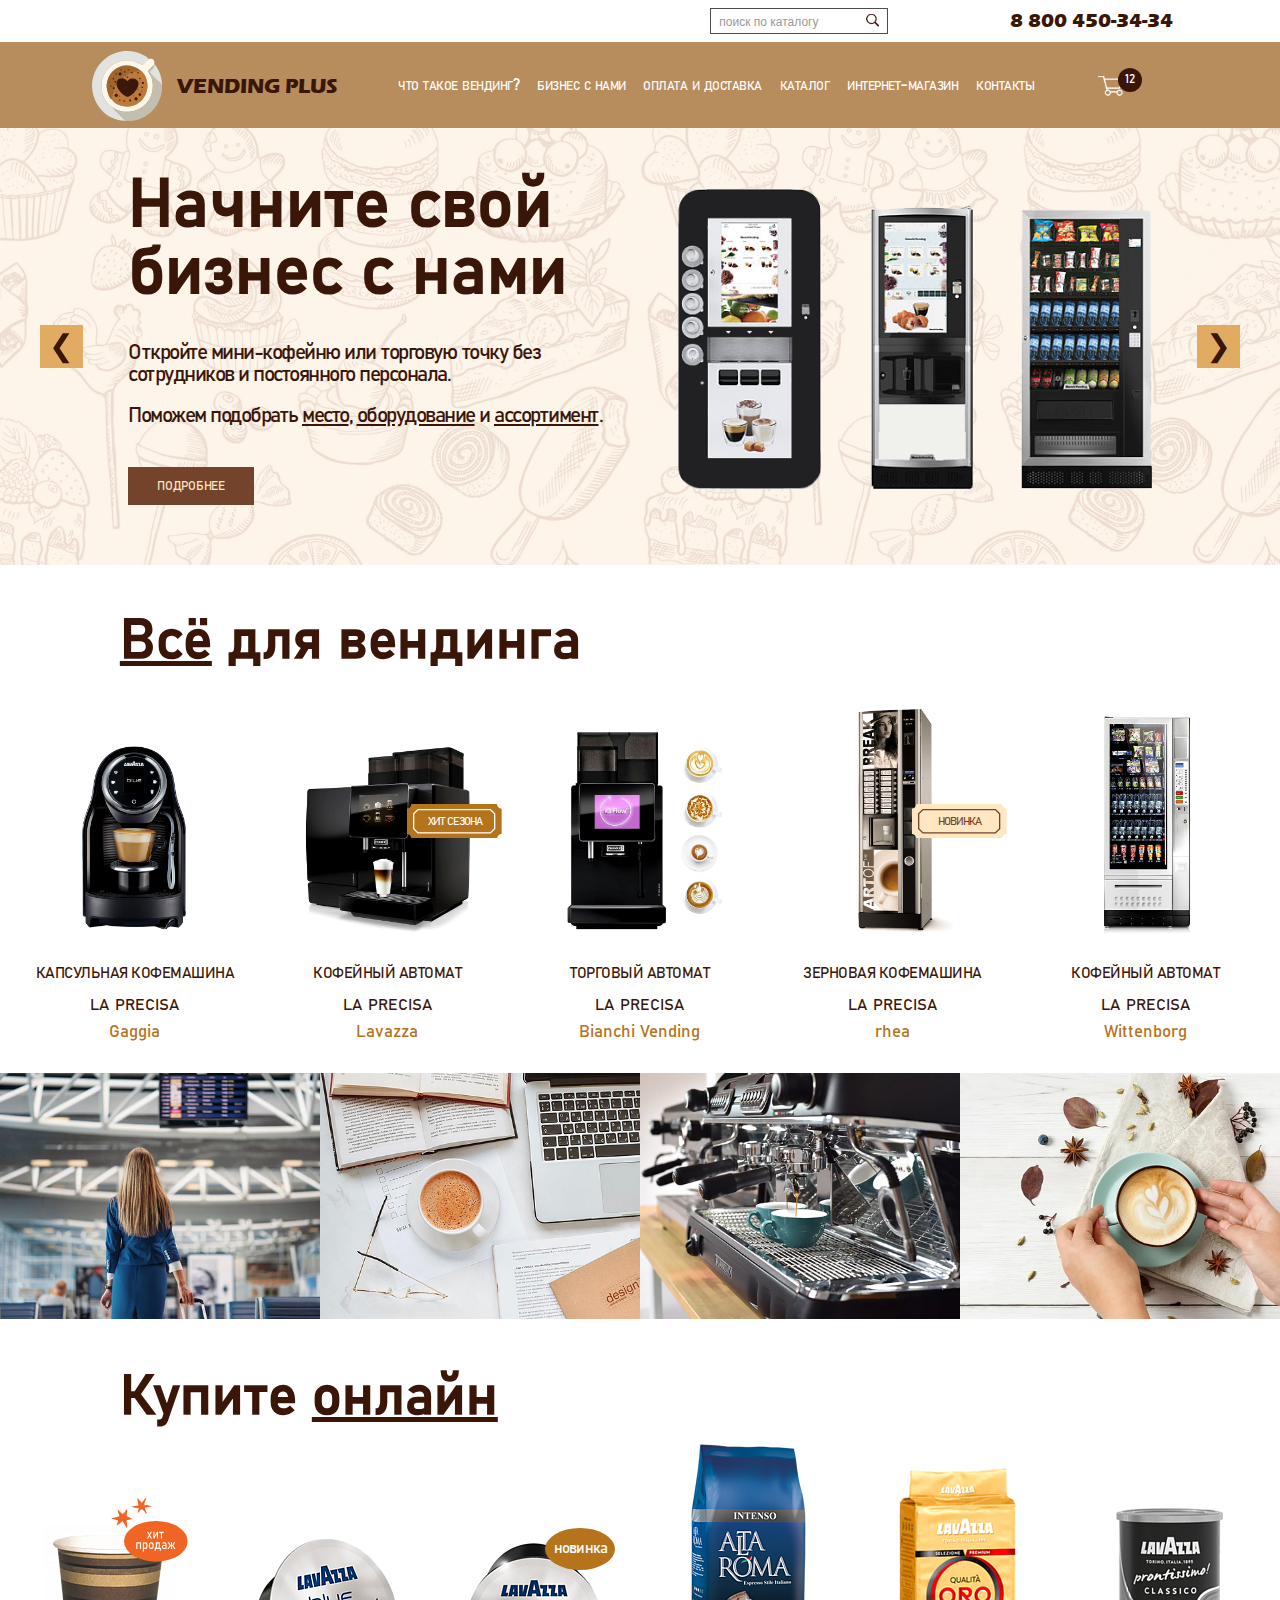
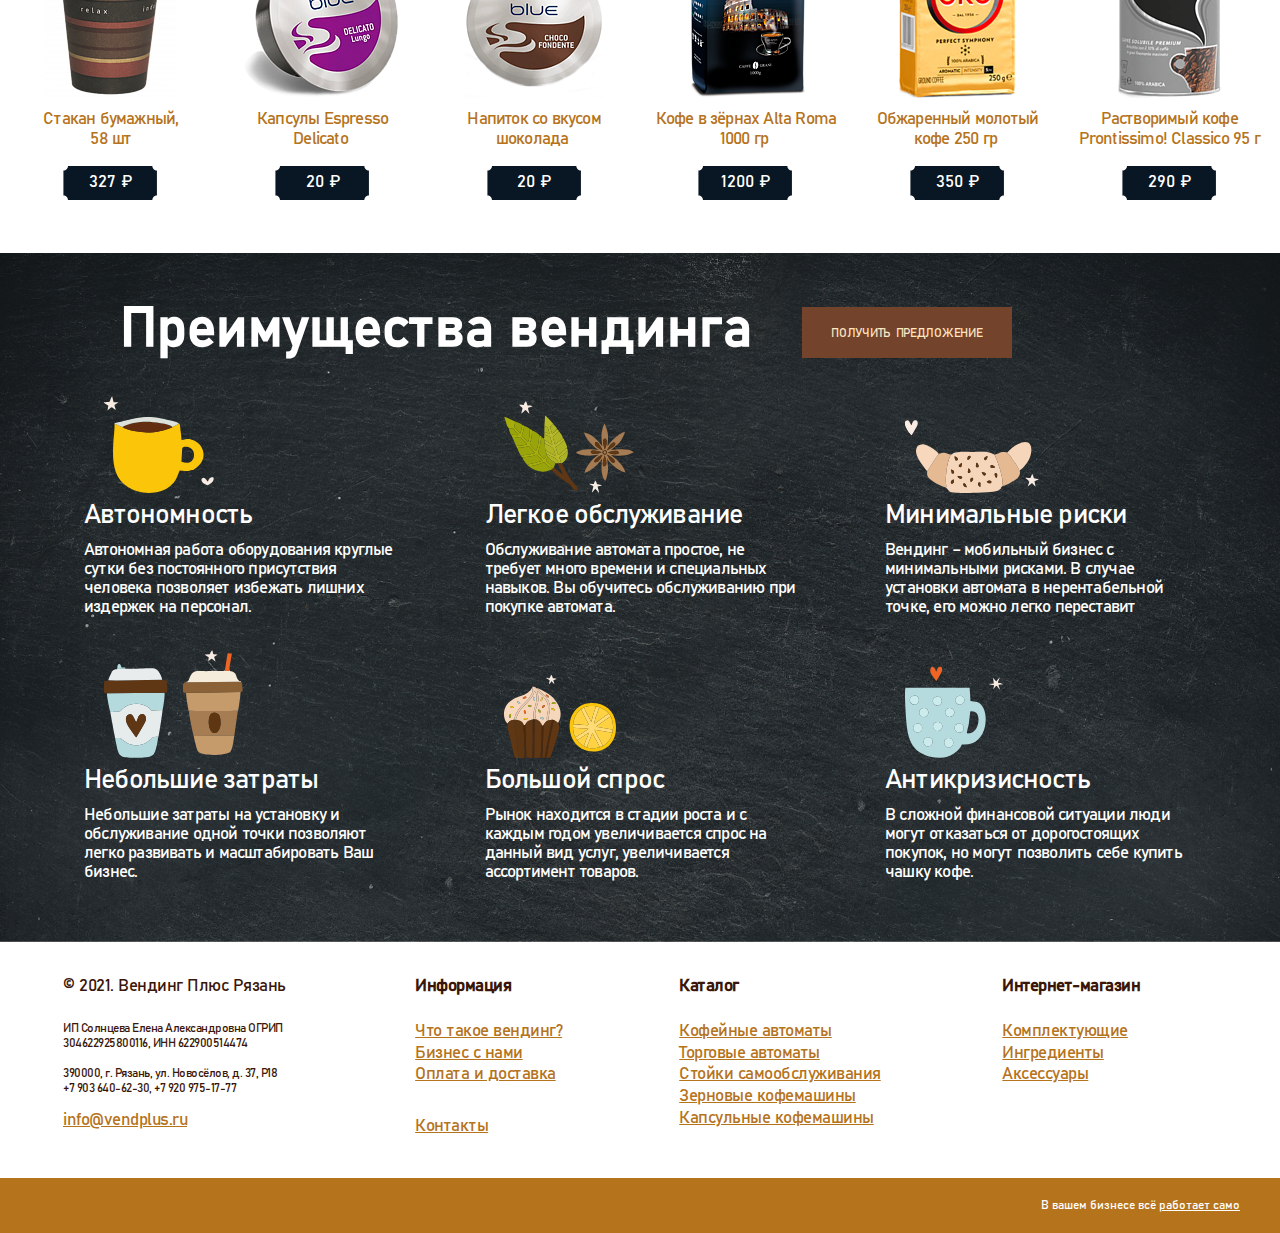
==== commit e8f1f179: "Add files via upload" ====
--- a/index.html
+++ b/index.html
@@ -36,7 +36,7 @@
             <button class="main-nav__toggle" type="button" aria-label="Открыть/скрыть меню"></button>
             <ul class="main-nav__menu menu">
               <li>
-                <a href="#">что такое вендинг?</a>
+                <a href="vending.html">что такое вендинг?</a>
               </li>
               <li>
                 <a href="#">бизнес с нами</a>
@@ -114,14 +114,14 @@
         </div>
       <section class="page-main__all-vending all-vending content container">
         <h2><a href="#" title="">Всё</a> для вендинга</h2>
-        <ul class="all-vending__catalog catalog-mashines">
+        <ul class="all-vending__catalog catalog-mashines catalog-mashines--index">
           <li>
             <a class="catalog-mashines__link" href="#">
               <div class="catalog-mashines__img">
                 <img src="img/CLASSY&MILK для капсул LB.jpg" alt="капсульная кофемашина">
               </div>
               <p class="catalog-mashines__text">
-                <span class="catalog-mashines__type">капсульная кофемашина капсульная кофемашина</span>
+                <span class="catalog-mashines__type">капсульная кофемашина</span>
                 <span class="catalog-mashines__name">la precisa</span>
                 <span class="catalog-mashines__brand">Gaggia</span>
               </p>
--- a/css/style.min.css
+++ b/css/style.min.css
@@ -366,7 +366,7 @@
   @media (max-width: 1080px) {
     .navigation__wrap {
       padding-top: 15px;
-      padding-bottom: 25px; } }
+      padding-bottom: 20px; } }
   @media (max-width: 767px) {
     .navigation__wrap {
       padding-top: 13px; } }
@@ -410,7 +410,7 @@
 
 @media (max-width: 1080px) {
   .main-nav__menu {
-    margin-top: 30px; } }
+    margin-top: 0px; } }
 
 @media (max-width: 680px) {
   .main-nav__menu {
@@ -577,7 +577,8 @@
 @media (max-width: 1080px) {
   .main-nav--opened .main-nav__menu {
     padding-top: 0;
-    padding-bottom: 0; } }
+    padding-bottom: 0;
+    margin-top: 30px; } }
 
 .menu {
   width: 54.17vw;
@@ -658,14 +659,6 @@
     .menu li:hover:active {
       opacity: 0.5; }
 
-@media (max-width: 680px) {
-  .menu li:first-child {
-    margin-top: 35px; } }
-
-@media (max-width: 480px) {
-  .menu li:first-child {
-    margin-top: 30px; } }
-
 .menu a {
   color: var(--basic-white);
   text-decoration: none; }
@@ -881,6 +874,18 @@
     .page-main--delivery {
       background-size: 150% auto;
       background-position: -30% 0; } }
+
+.page-main__about {
+  padding-top: 60px;
+  padding-bottom: 74px; }
+  @media (max-width: 1600px) {
+    .page-main__about {
+      padding-top: 65px;
+      padding-bottom: 62px; } }
+  @media (max-width: 1280px) {
+    .page-main__about {
+      padding-top: 53px;
+      padding-bottom: 50px; } }
 
 .crumbs {
   display: flex;
@@ -1251,6 +1256,17 @@
       font-size: 23px;
       top: 50%;
       transform: translateY(-50%); } }
+  @media (max-width: 680px) {
+    .label-cofemashines::before {
+      width: 119px;
+      height: 43px;
+      font-size: 20px;
+      right: 20%; } }
+  @media (max-width: 480px) {
+    .label-cofemashines::before {
+      width: 95px;
+      height: 34px;
+      font-size: 16px; } }
 
 .label-cofemashines--hit::before {
   content: "хит сезона";
@@ -1356,23 +1372,50 @@
            column-gap: 1.8vw; } }
   @media (max-width: 1080px) {
     .catalog-mashines {
-      grid-template-columns: repeat(auto-fit, minmax(180px, -webkit-max-content));
-      grid-template-columns: repeat(auto-fit, minmax(180px, max-content)); } }
+      grid-template-columns: repeat(auto-fit, minmax(120px, -webkit-max-content));
+      grid-template-columns: repeat(auto-fit, minmax(120px, max-content)); } }
+  @media (max-width: 767px) {
+    .catalog-mashines {
+      grid-template-columns: 1fr; } }
 
 @media (max-width: 1080px) {
-  .catalog-mashines li {
+  .catalog-mashines--index li {
     grid-column: span 2; } }
 
+@media (max-width: 767px) {
+  .catalog-mashines--index li {
+    grid-column: 1; } }
+
 @media (max-width: 992px) {
-  .catalog-mashines li {
+  .catalog-mashines--index li:nth-child(3) {
+    grid-column: 1 / 3; } }
+
+@media (max-width: 767px) {
+  .catalog-mashines--index li:nth-child(3) {
     grid-column: 1; } }
 
 @media (max-width: 1080px) {
-  .catalog-mashines li:nth-child(5) {
+  .catalog-mashines--index li:nth-child(4) {
     grid-column: 2 / 4; } }
 
 @media (max-width: 992px) {
-  .catalog-mashines li:nth-child(5) {
+  .catalog-mashines--index li:nth-child(4) {
+    grid-column: 3 / 5; } }
+
+@media (max-width: 767px) {
+  .catalog-mashines--index li:nth-child(4) {
+    grid-column: 1; } }
+
+@media (max-width: 1080px) {
+  .catalog-mashines--index li:nth-child(5) {
+    grid-column: 4 / 6; } }
+
+@media (max-width: 992px) {
+  .catalog-mashines--index li:nth-child(5) {
+    grid-column: 2 / 4; } }
+
+@media (max-width: 767px) {
+  .catalog-mashines--index li:nth-child(5) {
     grid-column: 1; } }
 
 .catalog-mashines__link {
@@ -1447,6 +1490,10 @@
   @media (max-width: 1080px) {
     .catalog-mashines__brand {
       font-size: 25px; } }
+
+@media (max-width: 767px) {
+  .catalog-mashines--index .label-cofemashines::before {
+    right: 20%; } }
 
 .announce {
   padding: 0; }
@@ -2189,6 +2236,18 @@
     .page-main--delivery {
       background-size: 150% auto;
       background-position: -30% 0; } }
+
+.page-main__about {
+  padding-top: 60px;
+  padding-bottom: 74px; }
+  @media (max-width: 1600px) {
+    .page-main__about {
+      padding-top: 65px;
+      padding-bottom: 62px; } }
+  @media (max-width: 1280px) {
+    .page-main__about {
+      padding-top: 53px;
+      padding-bottom: 50px; } }
 
 .swiper-container {
   margin-left: auto;
@@ -2428,6 +2487,10 @@
     .catalog-inner {
       grid-template-columns: 1fr; } }
 
+@media (max-width: 992px) {
+  .catalog-inner--grain {
+    grid-template-columns: 1fr; } }
+
 .catalog-inner__sidebar {
   margin-top: 40px; }
   @media (max-width: 1600px) {
@@ -2440,6 +2503,9 @@
     .catalog-inner__sidebar {
       margin-top: 0;
       margin-bottom: 35px; } }
+
+ul.catalog-inner__sidebar {
+  margin-bottom: 0; }
 
 .catalog-inner h2 {
   padding-left: 32px; }
@@ -2466,6 +2532,39 @@
   grid-template-columns: repeat(4, minmax(180px, 384px));
   -moz-column-gap: 2.08vw;
        column-gap: 2.08vw; }
+  @media (max-width: 1180px) {
+    .catalog-inner .catalog-mashines {
+      grid-template-columns: repeat(3, minmax(180px, 384px)); } }
+  @media (max-width: 1080px) {
+    .catalog-inner .catalog-mashines {
+      grid-template-columns: repeat(2, minmax(180px, 384px)); } }
+  @media (max-width: 992px) {
+    .catalog-inner .catalog-mashines {
+      -moz-column-gap: 5vw;
+           column-gap: 5vw; } }
+  @media (max-width: 680px) {
+    .catalog-inner .catalog-mashines {
+      grid-template-columns: 1fr; } }
+
+@media (max-width: 767px) {
+  .catalog-inner .sidebar {
+    max-width: 50%; } }
+
+@media (max-width: 680px) {
+  .catalog-inner .sidebar {
+    max-width: 70%; } }
+
+@media (max-width: 580px) {
+  .catalog-inner .sidebar {
+    max-width: 80%; } }
+
+@media (max-width: 480px) {
+  .catalog-inner .sidebar {
+    max-width: 100%; } }
+
+@media (max-width: 992px) {
+  .catalog-inner--grain .sidebar {
+    max-width: 50%; } }
 
 .item-product__wrap {
   display: grid;
@@ -3377,6 +3476,14 @@
     .field-item--comment textarea {
       min-height: 155px; } }
 
+@media (max-width: 992px) {
+  .grain-machines__gallery {
+    margin-top: 35px; } }
+
+@media (max-width: 992px) {
+  .grain-machines__gallery h2 {
+    text-align: center; } }
+
 .grain-machines__gallery > p {
   padding-top: 75px;
   padding-left: 32px;
@@ -3389,6 +3496,9 @@
     .grain-machines__gallery > p {
       padding-top: 50px;
       padding-left: 21px; } }
+  @media (max-width: 1080px) {
+    .grain-machines__gallery > p {
+      padding-right: 0; } }
   @media (max-width: 992px) {
     .grain-machines__gallery > p {
       font-size: 21px; } }
@@ -3405,6 +3515,42 @@
   @media (max-width: 1280px) {
     .grain-machines__list {
       padding-top: 24px; } }
+
+@media (max-width: 1080px) {
+  .grain-machines__list .label-cofemashines::before {
+    width: 119px;
+    height: 43px;
+    font-size: 20px; } }
+
+@media (max-width: 992px) {
+  .grain-machines__list .label-cofemashines::before {
+    width: 145px;
+    height: 50px;
+    font-size: 23px; } }
+
+@media (max-width: 767px) {
+  .grain-machines__list .label-cofemashines::before {
+    width: 119px;
+    height: 43px;
+    font-size: 20px; } }
+
+@media (max-width: 680px) {
+  .grain-machines__list .label-cofemashines::before {
+    width: 145px;
+    height: 50px;
+    font-size: 23px; } }
+
+@media (max-width: 580px) {
+  .grain-machines__list .label-cofemashines::before {
+    width: 119px;
+    height: 43px;
+    font-size: 20px; } }
+
+@media (max-width: 480px) {
+  .grain-machines__list .label-cofemashines::before {
+    width: 95px;
+    height: 34px;
+    font-size: 16px; } }
 
 .basket__list {
   margin-top: 120px;
@@ -3595,6 +3741,22 @@
   @media (max-width: 767px) {
     .delivery > p:not(:last-child) {
       margin-bottom: 20px; } }
+
+.about-company h2 {
+  position: relative;
+  width: 1438px;
+  height: 386px;
+  margin: 0 auto;
+  outline: 2px solid red; }
+
+.about-company__img {
+  position: absolute;
+  width: 100%;
+  height: 100%;
+  top: 0;
+  left: 0;
+  -o-object-fit: cover;
+     object-fit: cover; }
 
 .nav-footer {
   display: grid;
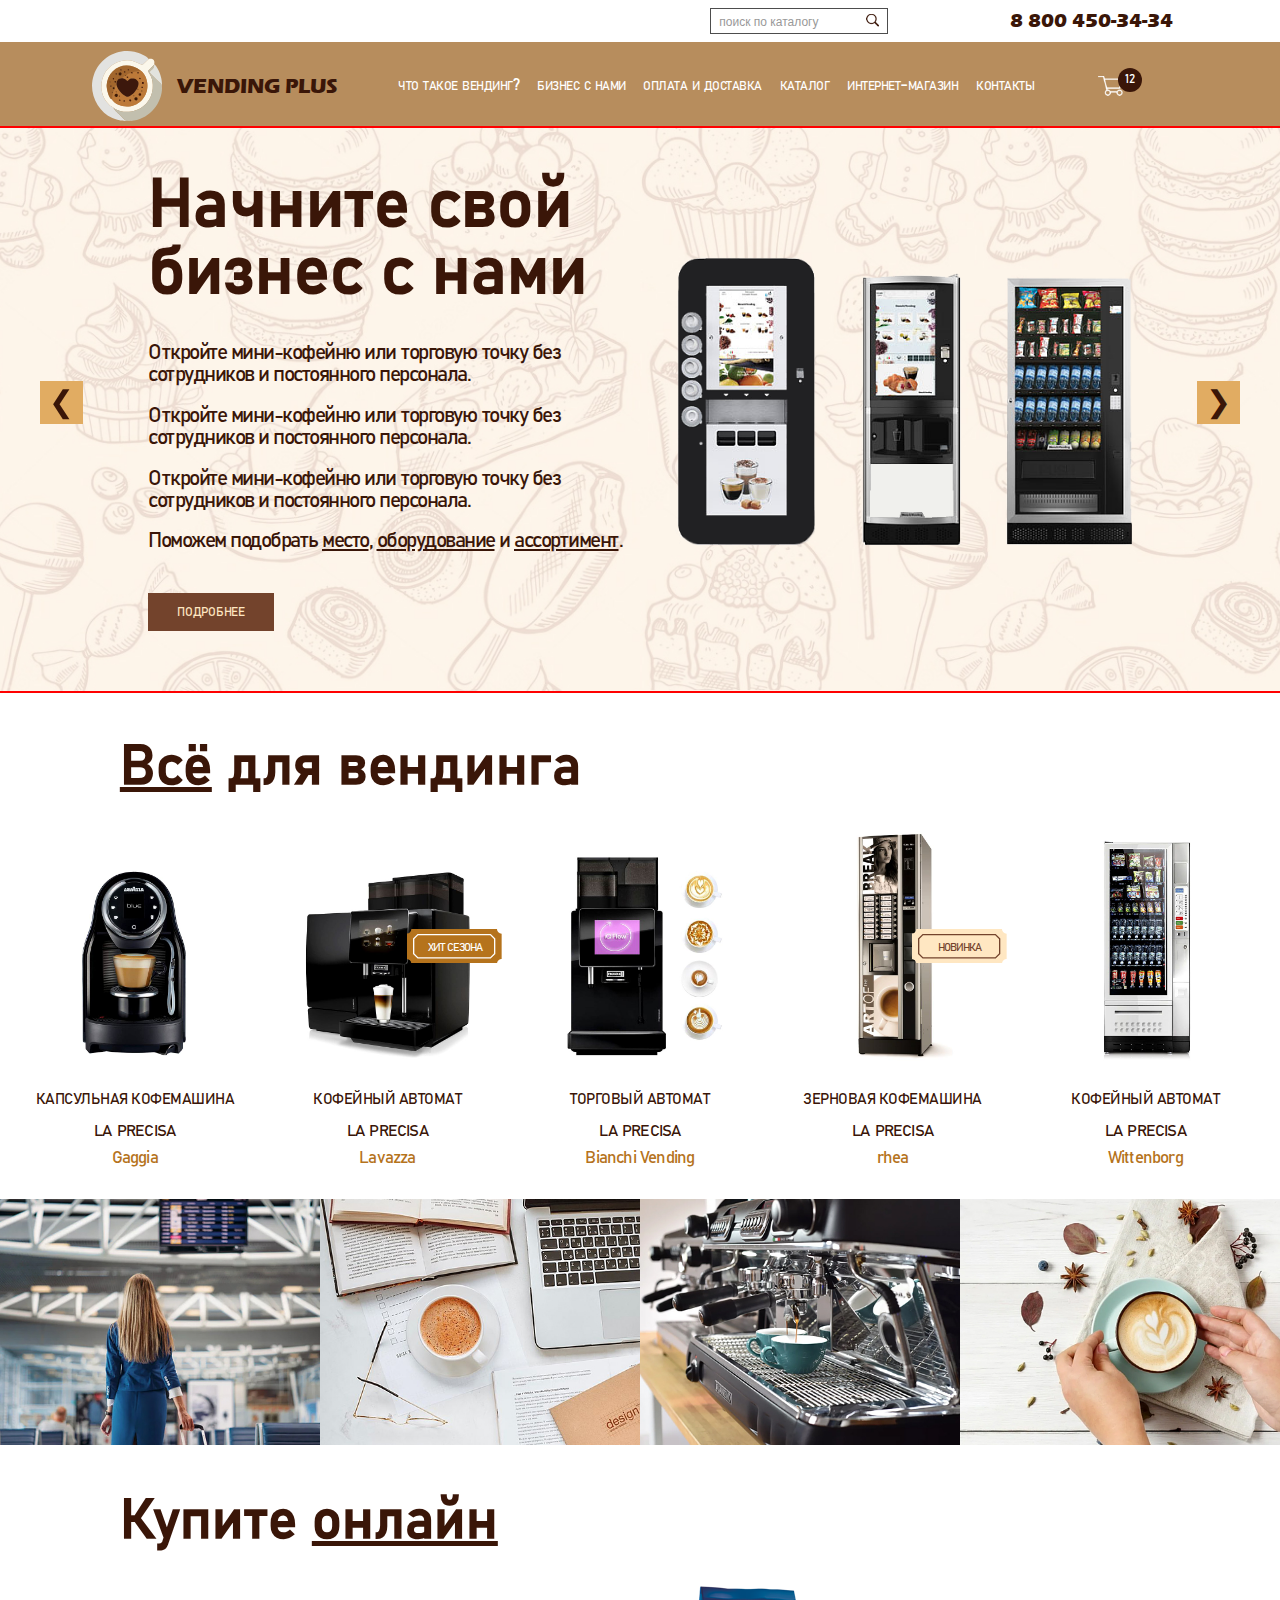
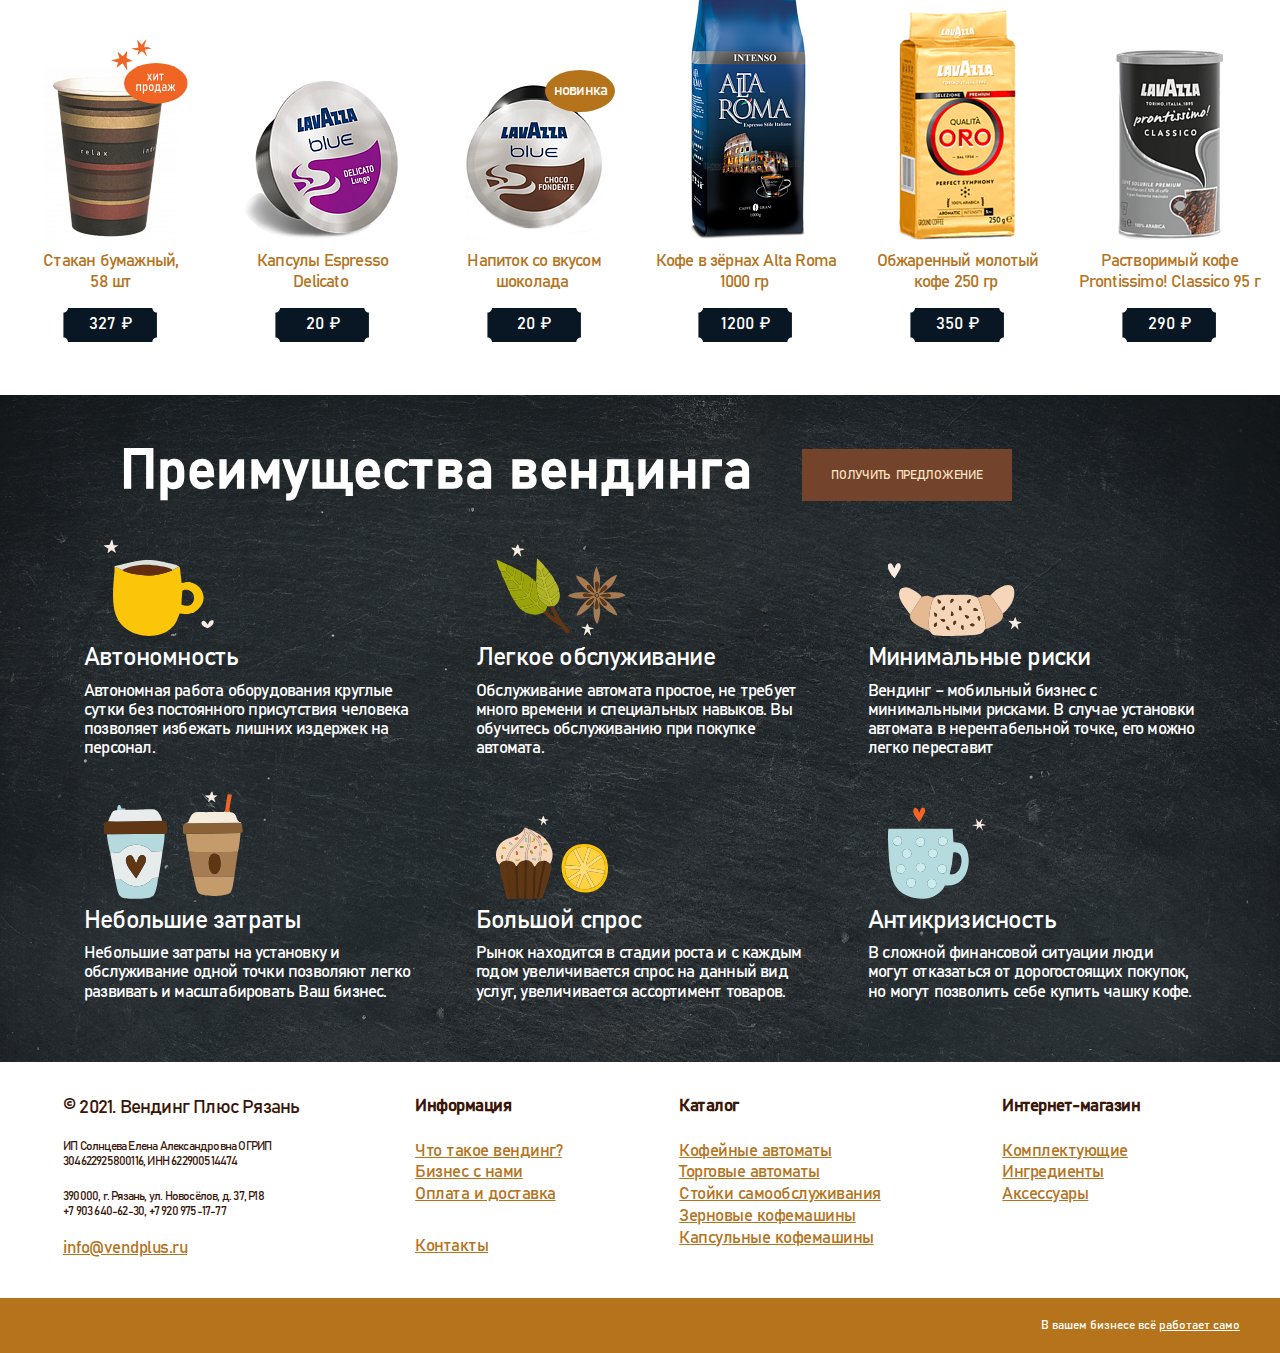
==== commit a8d24fc6: "Add files via upload" ====
--- a/index.html
+++ b/index.html
@@ -66,12 +66,14 @@
       <div class="slider-main swiper-container">
         <div class="slider-main__wrapper swiper-wrapper">
           <div class="slider-main__item swiper-slide">
-              <img src="img/slider-back_01.jpg" alt="">
+            <img src="img/slider-back_01.jpg" alt="">
             <div class="slider-main__desc description container">
               <section>
                 <h1>Начните свой<br> бизнес с нами</h1>
                 <p>Откройте мини-кофейню или торговую точку без сотрудников и постоянного персонала.</p>
-                <p>Поможем подобрать <a href="#">место</a>, <a href="#">оборудование</a> и <a href="#">ассортимент</a>.</p>
+                <p>Откройте мини-кофейню или торговую точку без сотрудников и постоянного персонала.</p>
+                <p>Откройте мини-кофейню или торговую точку без сотрудников и постоянного персонала.</p>
+                                <p>Поможем подобрать <a href="#">место</a>, <a href="#">оборудование</a> и <a href="#">ассортимент</a>.</p>
                 <a class="slider-main__button button" href="#" title="">подробнее</a>
               </section>
               <div class="description__img">
@@ -94,7 +96,7 @@
             </div>
           </div>
           <div class="slider-main__item swiper-slide">
-              <img src="img/slider-back_03.jpg" alt="">
+            <img src="img/slider-back_03.jpg" alt="">
             <div class="slider-main__desc description container">
               <section>
                 <h1>Начните свой бизнес с нами</h1>
@@ -116,7 +118,7 @@
         <h2><a href="#" title="">Всё</a> для вендинга</h2>
         <ul class="all-vending__catalog catalog-mashines catalog-mashines--index">
           <li>
-            <a class="catalog-mashines__link" href="#">
+            <a class="catalog-mashines__link" href="goods.html">
               <div class="catalog-mashines__img">
                 <img src="img/CLASSY&MILK для капсул LB.jpg" alt="капсульная кофемашина">
               </div>
@@ -222,31 +224,31 @@
         <h2>Купите <a href="#" title="">онлайн</a> </h2>
         <ul class="buy-online__goods card-goods">
           <li>
-            <a class="card-goods__img card-goods__img--hit label-goods label-goods--hit">
+            <a class="card-goods__img card-goods__img--hit label-goods label-goods--hit" href="goods-coffe.html">
               <img src="img/online-img-01.png" alt="paper-cup">
             </a>
-            <a class="card-goods__link">Стакан бумажный,<br> 58&nbsp;шт</a>
+            <a class="card-goods__link" href="goods-coffe.html">Стакан бумажный,<br> 58&nbsp;шт</a>
             <button class="card-goods__price price-card">327 ₽</button>
           </li>
           <li>
-            <a class="card-goods__img">
+            <a class="card-goods__img" href="#">
               <img src="img/online-img-02.png" alt="paper-cup">
             </a>
-            <a class="card-goods__link">Капсулы Espresso Delicato&nbsp;</a>
+            <a class="card-goods__link" href="#">Капсулы Espresso Delicato&nbsp;</a>
             <button class="card-goods__price price-card">20 ₽</button>
           </li>
           <li>
-            <a class="card-goods__img card-goods__img--new label-goods label-goods--new">
+            <a class="card-goods__img card-goods__img--new label-goods label-goods--new" href="#">
               <img src="img/online-img-03.png" alt="paper-cup">
             </a>
             <a class="card-goods__link">Напиток со вкусом шоколада&nbsp;</a>
             <button class="card-goods__price price-card">20 ₽</button>
           </li>
           <li>
-            <a class="card-goods__img">
+            <a class="card-goods__img" href="#">
               <img src="img/online-img-04.png" alt="paper-cup">
             </a>
-            <a class="card-goods__link">Кофе в зёрнах Alta Roma 1000 гр&nbsp;</a>
+            <a class="card-goods__link" href="#">Кофе в зёрнах Alta Roma 1000 гр&nbsp;</a>
             <button class="card-goods__price price-card">1200 ₽</button>
           </li>
           <li>
@@ -257,17 +259,17 @@
             <button class="card-goods__price price-card">350 ₽</button>
           </li>
           <li>
-            <a class="card-goods__img">
+            <a class="card-goods__img" href="#">
               <img src="img/online-img-06.png" alt="paper-cup">
             </a>
-            <a class="card-goods__link">Растворимый кофе Prontissimo! Classico 95&nbsp;г</a>
+            <a class="card-goods__link" href="#">Растворимый кофе Prontissimo! Classico 95&nbsp;г</a>
             <button class="card-goods__price price-card">290 ₽</button>
           </li>
         </ul>
       </section>
-      <section class="page-main__advantages advantages content">
+      <section class="page-main__advantages advantages">
         <div class="container">
-          <div class="advantages__wrap">
+          <div class="advantages__wrap content">
             <h2>Преимущества вендинга</h2>
             <a class="button" href="#" title="">получить предложение</a>
           </div>
--- a/css/style.min.css
+++ b/css/style.min.css
@@ -110,11 +110,11 @@
   line-height: 1.04819;
   font-variation-settings: 'wght' 700, 'wdth' 75;
   color: var(--basic-main);
-  padding-left: 7.81vw; }
+  margin-left: 7.81vw; }
   @media (max-width: 1600px) {
     .content h2 {
       font-size: 69px;
-      padding-left: 7.8vw; } }
+      margin-left: 7.8vw; } }
   @media (max-width: 1280px) {
     .content h2 {
       font-size: 55px; } }
@@ -124,12 +124,12 @@
   @media (max-width: 992px) {
     .content h2 {
       font-size: 60px;
-      padding-left: 30px; } }
+      margin-left: 30px; } }
   @media (max-width: 767px) {
     .content h2 {
       font-size: 50px;
       text-align: center;
-      padding-left: 0; } }
+      margin-left: 0; } }
   @media (max-width: 480px) {
     .content h2 {
       font-size: 42px; } }
@@ -142,25 +142,47 @@
 
 .content p {
   font-family: inherit;
-  font-size: 25px;
-  line-height: 1.12;
+  font-size: 29px;
+  line-height: 1.17241;
   font-variation-settings: 'wght' 300, 'wdth' 75;
+  letter-spacing: -0.8px;
   color: var(--basic-main); }
   @media (max-width: 1600px) {
     .content p {
-      font-size: 21px; } }
+      font-size: 24px; } }
   @media (max-width: 1280px) {
     .content p {
-      font-size: 17px; } }
+      font-size: 19px; } }
   @media (max-width: 1080px) {
     .content p {
-      font-size: 25px; } }
+      font-size: 29px; } }
   @media (max-width: 767px) {
     .content p {
-      font-size: 21px; } }
+      font-size: 24px; } }
   @media (max-width: 480px) {
     .content p {
-      font-size: 17px; } }
+      font-size: 19px; } }
+
+.content p:not(:last-child) {
+  margin-bottom: 40px; }
+  @media (max-width: 1600px) {
+    .content p:not(:last-child) {
+      margin-bottom: 30px; } }
+  @media (max-width: 1280px) {
+    .content p:not(:last-child) {
+      margin-bottom: 20px; } }
+  @media (max-width: 1080px) {
+    .content p:not(:last-child) {
+      margin-bottom: 40px; } }
+  @media (max-width: 992px) {
+    .content p:not(:last-child) {
+      margin-bottom: 30px; } }
+  @media (max-width: 767px) {
+    .content p:not(:last-child) {
+      margin-bottom: 20px; } }
+
+.content p.price-card {
+  margin-bottom: 0; }
 
 .page-header__top {
   padding-right: 8.33vw; }
@@ -405,8 +427,8 @@
       text-align: center; } }
   @media (max-width: 580px) {
     .main-nav {
-      padding-left: 36px;
-      padding-right: 36px; } }
+      padding-left: 0;
+      padding-right: 0; } }
 
 @media (max-width: 1080px) {
   .main-nav__menu {
@@ -641,6 +663,9 @@
   @media (max-width: 1080px) {
     .menu li {
       font-size: 25px; } }
+  @media (max-width: 767px) {
+    .menu li {
+      font-size: 21px; } }
   .menu li:hover {
     font-size: 25px;
     text-transform: uppercase; }
@@ -656,6 +681,9 @@
     @media (max-width: 1080px) {
       .menu li:hover {
         font-size: 25px; } }
+    @media (max-width: 767px) {
+      .menu li:hover {
+        font-size: 21px; } }
     .menu li:hover:active {
       opacity: 0.5; }
 
@@ -664,15 +692,14 @@
   text-decoration: none; }
 
 a.menu__link-active {
+  display: inline-grid;
   font-size: 25px;
   text-transform: uppercase;
   color: var(--basic-main);
-  padding-bottom: 6px;
   border-bottom: 4px solid var(--basic-main); }
   @media (max-width: 1600px) {
     a.menu__link-active {
       font-size: 21px;
-      padding-bottom: 4px;
       border-bottom: 3px solid var(--basic-main); } }
   @media (max-width: 1280px) {
     a.menu__link-active {
@@ -682,6 +709,16 @@
     a.menu__link-active {
       font-size: 25px;
       border-bottom: 4px solid var(--basic-main); } }
+  @media (max-width: 992px) {
+    a.menu__link-active {
+      border-bottom: 3px solid var(--basic-main); } }
+  @media (max-width: 767px) {
+    a.menu__link-active {
+      font-size: 21px;
+      border-bottom: 2px solid var(--basic-main); } }
+  @media (max-width: 480px) {
+    a.menu__link-active {
+      margin-bottom: 3px; } }
 
 .logo {
   display: flex;
@@ -742,122 +779,10 @@
 .page-main {
   flex: 1 1 auto; }
 
-.page-main__all-vending {
-  padding-top: 72px;
-  padding-bottom: 47px; }
-  @media (max-width: 1600px) {
-    .page-main__all-vending {
-      padding-top: 60px;
-      padding-bottom: 38px; } }
-  @media (max-width: 1280px) {
-    .page-main__all-vending {
-      padding-top: 48px;
-      padding-bottom: 31px; } }
-
-.page-main__online {
-  padding-top: 65px;
-  padding-bottom: 65px; }
-  @media (max-width: 1600px) {
-    .page-main__online {
-      padding-top: 60px;
-      padding-bottom: 60px; } }
-  @media (max-width: 1280px) {
-    .page-main__online {
-      padding-top: 50px;
-      padding-bottom: 45px; } }
-
-.page-main__advantages {
-  padding-top: 68px;
-  padding-bottom: 87px; }
-  @media (max-width: 1600px) {
-    .page-main__advantages {
-      padding-top: 60px;
-      padding-bottom: 74px; } }
-  @media (max-width: 1280px) {
-    .page-main__advantages {
-      padding-top: 48px;
-      padding-bottom: 60px; } }
-  @media (max-width: 1080px) {
-    .page-main__advantages {
-      padding-top: 55px;
-      padding-bottom: 68px; } }
-
-.page-main__catalog {
-  padding-top: 53px;
-  padding-bottom: 92px; }
-  @media (max-width: 1600px) {
-    .page-main__catalog {
-      padding-top: 45px;
-      padding-bottom: 76px; } }
-  @media (max-width: 1280px) {
-    .page-main__catalog {
-      padding-top: 34px;
-      padding-bottom: 60px; } }
-
-.page-main__ingredients {
-  padding-top: 50px;
-  padding-bottom: 87px; }
-  @media (max-width: 1600px) {
-    .page-main__ingredients {
-      padding-top: 42px;
-      padding-bottom: 73px; } }
-  @media (max-width: 1280px) {
-    .page-main__ingredients {
-      padding-top: 32px;
-      padding-bottom: 60px; } }
-
-.page-main__product {
-  padding-top: 47px;
-  padding-bottom: 97px; }
-  @media (max-width: 1600px) {
-    .page-main__product {
-      padding-top: 37px;
-      padding-bottom: 80px; } }
-  @media (max-width: 1280px) {
-    .page-main__product {
-      padding-top: 30px;
-      padding-bottom: 65px; } }
-
-.page-main__grain {
-  padding-top: 50px;
-  padding-bottom: 76px; }
-  @media (max-width: 1600px) {
-    .page-main__grain {
-      padding-top: 43px;
-      padding-bottom: 62px; } }
-  @media (max-width: 1280px) {
-    .page-main__grain {
-      padding-top: 33px;
-      padding-bottom: 50px; } }
-
-.page-main__coffe {
-  padding-top: 43px;
-  padding-bottom: 53px; }
-  @media (max-width: 1600px) {
-    .page-main__coffe {
-      padding-top: 43px;
-      padding-bottom: 53px; } }
-  @media (max-width: 1280px) {
-    .page-main__coffe {
-      padding-top: 43px;
-      padding-bottom: 53px; } }
-
-.page-main__basket {
-  padding-top: 78px;
-  padding-bottom: 74px; }
-  @media (max-width: 1600px) {
-    .page-main__basket {
-      padding-top: 65px;
-      padding-bottom: 62px; } }
-  @media (max-width: 1280px) {
-    .page-main__basket {
-      padding-top: 53px;
-      padding-bottom: 50px; } }
-
 .page-main--delivery {
   background-image: url("../img/back-cup-cofee.jpg");
   background-repeat: no-repeat;
-  background-size: 756px 765px;
+  background-size: 681px 767px;
   background-size: auto;
   background-position: 100% 0; }
   @media (max-width: 1280px) {
@@ -875,17 +800,304 @@
       background-size: 150% auto;
       background-position: -30% 0; } }
 
+.page-main--brands-item {
+  background-image: url("../img/back-grains-cofee.jpg");
+  background-repeat: no-repeat;
+  background-size: 681px 767px;
+  background-size: auto;
+  background-position: 100% 0; }
+  @media (max-width: 1280px) {
+    .page-main--brands-item {
+      background-size: 50% auto; } }
+  @media (max-width: 1080px) {
+    .page-main--brands-item {
+      background-position: 100% 0; } }
+  @media (max-width: 767px) {
+    .page-main--brands-item {
+      background-size: 85% auto;
+      background-position: 250% 0; } }
+  @media (max-width: 480px) {
+    .page-main--brands-item {
+      background-size: 150% auto;
+      background-position: -30% 0; } }
+
+.page-main__all-vending {
+  padding-top: 72px;
+  padding-bottom: 47px; }
+  @media (max-width: 1600px) {
+    .page-main__all-vending {
+      padding-top: 60px;
+      padding-bottom: 38px; } }
+  @media (max-width: 1280px) {
+    .page-main__all-vending {
+      padding-top: 48px;
+      padding-bottom: 31px; } }
+  @media (max-width: 1080px) {
+    .page-main__all-vending {
+      padding-top: 72px;
+      padding-bottom: 47px; } }
+  @media (max-width: 992px) {
+    .page-main__all-vending {
+      padding-top: 60px;
+      padding-bottom: 38px; } }
+  @media (max-width: 767px) {
+    .page-main__all-vending {
+      padding-top: 48px;
+      padding-bottom: 31px; } }
+
+.page-main__online {
+  padding-top: 72px;
+  padding-bottom: 65px; }
+  @media (max-width: 1600px) {
+    .page-main__online {
+      padding-top: 60px;
+      padding-bottom: 60px; } }
+  @media (max-width: 1280px) {
+    .page-main__online {
+      padding-top: 48px;
+      padding-bottom: 45px; } }
+  @media (max-width: 1080px) {
+    .page-main__online {
+      padding-top: 72px;
+      padding-bottom: 65px; } }
+  @media (max-width: 992px) {
+    .page-main__online {
+      padding-top: 60px;
+      padding-bottom: 60px; } }
+  @media (max-width: 767px) {
+    .page-main__online {
+      padding-top: 48px;
+      padding-bottom: 45px; } }
+
+.page-main__advantages {
+  padding-top: 68px;
+  padding-bottom: 87px; }
+  @media (max-width: 1600px) {
+    .page-main__advantages {
+      padding-top: 60px;
+      padding-bottom: 74px; } }
+  @media (max-width: 1280px) {
+    .page-main__advantages {
+      padding-top: 48px;
+      padding-bottom: 60px; } }
+  @media (max-width: 1080px) {
+    .page-main__advantages {
+      padding-top: 55px;
+      padding-bottom: 68px; } }
+  @media (max-width: 767px) {
+    .page-main__advantages {
+      padding-top: 48px;
+      padding-bottom: 60px; } }
+
+.page-main__catalog {
+  padding-top: 53px;
+  padding-bottom: 92px; }
+  @media (max-width: 1600px) {
+    .page-main__catalog {
+      padding-top: 45px;
+      padding-bottom: 76px; } }
+  @media (max-width: 1280px) {
+    .page-main__catalog {
+      padding-top: 34px;
+      padding-bottom: 60px; } }
+  @media (max-width: 1080px) {
+    .page-main__catalog {
+      padding-top: 53px;
+      padding-bottom: 92px; } }
+  @media (max-width: 992px) {
+    .page-main__catalog {
+      padding-top: 45px;
+      padding-bottom: 76px; } }
+  @media (max-width: 767px) {
+    .page-main__catalog {
+      padding-top: 34px;
+      padding-bottom: 60px; } }
+
+.page-main__ingredients {
+  padding-top: 50px;
+  padding-bottom: 87px; }
+  @media (max-width: 1600px) {
+    .page-main__ingredients {
+      padding-top: 42px;
+      padding-bottom: 73px; } }
+  @media (max-width: 1280px) {
+    .page-main__ingredients {
+      padding-top: 32px;
+      padding-bottom: 60px; } }
+  @media (max-width: 1080px) {
+    .page-main__ingredients {
+      padding-top: 50px;
+      padding-bottom: 87px; } }
+  @media (max-width: 992px) {
+    .page-main__ingredients {
+      padding-top: 42px;
+      padding-bottom: 73px; } }
+  @media (max-width: 767px) {
+    .page-main__ingredients {
+      padding-top: 32px;
+      padding-bottom: 60px; } }
+
+.page-main__product {
+  padding-top: 47px;
+  padding-bottom: 97px; }
+  @media (max-width: 1600px) {
+    .page-main__product {
+      padding-top: 37px;
+      padding-bottom: 80px; } }
+  @media (max-width: 1280px) {
+    .page-main__product {
+      padding-top: 30px;
+      padding-bottom: 65px; } }
+  @media (max-width: 1080px) {
+    .page-main__product {
+      padding-top: 47px;
+      padding-bottom: 97px; } }
+  @media (max-width: 992px) {
+    .page-main__product {
+      padding-top: 37px;
+      padding-bottom: 80px; } }
+  @media (max-width: 767px) {
+    .page-main__product {
+      padding-top: 30px;
+      padding-bottom: 65px; } }
+
+.page-main__grain {
+  padding-top: 50px;
+  padding-bottom: 76px; }
+  @media (max-width: 1600px) {
+    .page-main__grain {
+      padding-top: 43px;
+      padding-bottom: 62px; } }
+  @media (max-width: 1280px) {
+    .page-main__grain {
+      padding-top: 33px;
+      padding-bottom: 50px; } }
+  @media (max-width: 1080px) {
+    .page-main__grain {
+      padding-top: 50px;
+      padding-bottom: 76px; } }
+  @media (max-width: 992px) {
+    .page-main__grain {
+      padding-top: 43px;
+      padding-bottom: 62px; } }
+  @media (max-width: 767px) {
+    .page-main__grain {
+      padding-top: 33px;
+      padding-bottom: 50px; } }
+
+.page-main__coffe {
+  padding-top: 50px; }
+  @media (max-width: 1600px) {
+    .page-main__coffe {
+      padding-top: 43px; } }
+  @media (max-width: 1280px) {
+    .page-main__coffe {
+      padding-top: 35px; } }
+  @media (max-width: 1080px) {
+    .page-main__coffe {
+      padding-top: 50px; } }
+  @media (max-width: 992px) {
+    .page-main__coffe {
+      padding-top: 43px; } }
+  @media (max-width: 767px) {
+    .page-main__coffe {
+      padding-top: 35px; } }
+
+.page-main__basket {
+  padding-top: 78px;
+  padding-bottom: 74px; }
+  @media (max-width: 1600px) {
+    .page-main__basket {
+      padding-top: 65px;
+      padding-bottom: 62px; } }
+  @media (max-width: 1280px) {
+    .page-main__basket {
+      padding-top: 53px;
+      padding-bottom: 50px; } }
+  @media (max-width: 1080px) {
+    .page-main__basket {
+      padding-top: 78px;
+      padding-bottom: 74px; } }
+  @media (max-width: 992px) {
+    .page-main__basket {
+      padding-top: 65px;
+      padding-bottom: 62px; } }
+  @media (max-width: 767px) {
+    .page-main__basket {
+      padding-top: 53px;
+      padding-bottom: 50px; } }
+
 .page-main__about {
   padding-top: 60px;
   padding-bottom: 74px; }
   @media (max-width: 1600px) {
     .page-main__about {
-      padding-top: 65px;
+      padding-top: 50px;
       padding-bottom: 62px; } }
   @media (max-width: 1280px) {
     .page-main__about {
-      padding-top: 53px;
+      padding-top: 40px;
       padding-bottom: 50px; } }
+  @media (max-width: 1080px) {
+    .page-main__about {
+      padding-top: 60px;
+      padding-bottom: 74px; } }
+  @media (max-width: 992px) {
+    .page-main__about {
+      padding-top: 50px;
+      padding-bottom: 62px; } }
+  @media (max-width: 767px) {
+    .page-main__about {
+      padding-top: 40px;
+      padding-bottom: 50px; } }
+
+.page-main__brands {
+  padding-top: 80px;
+  padding-bottom: 80px; }
+  @media (max-width: 1600px) {
+    .page-main__brands {
+      padding-top: 60px;
+      padding-bottom: 60px; } }
+  @media (max-width: 1280px) {
+    .page-main__brands {
+      padding-top: 45px;
+      padding-bottom: 45px; } }
+  @media (max-width: 1080px) {
+    .page-main__brands {
+      padding-top: 60px;
+      padding-bottom: 60px; } }
+  @media (max-width: 992px) {
+    .page-main__brands {
+      padding-top: 60px;
+      padding-bottom: 60px; } }
+  @media (max-width: 767px) {
+    .page-main__brands {
+      padding-top: 45px;
+      padding-bottom: 45px; } }
+
+.page-main__brands-item {
+  padding-top: 50px;
+  padding-bottom: 87px; }
+  @media (max-width: 1600px) {
+    .page-main__brands-item {
+      padding-top: 42px;
+      padding-bottom: 73px; } }
+  @media (max-width: 1280px) {
+    .page-main__brands-item {
+      padding-top: 32px;
+      padding-bottom: 60px; } }
+  @media (max-width: 1080px) {
+    .page-main__brands-item {
+      padding-top: 50px;
+      padding-bottom: 87px; } }
+  @media (max-width: 992px) {
+    .page-main__brands-item {
+      padding-top: 42px;
+      padding-bottom: 73px; } }
+  @media (max-width: 767px) {
+    .page-main__brands-item {
+      padding-top: 32px;
+      padding-bottom: 60px; } }
 
 .crumbs {
   display: flex;
@@ -949,16 +1161,39 @@
   opacity: 0.1;
 }
 */
-.slider-main__item {
+.slider-main {
+  min-height: 580px;
+  outline: 2px solid red; }
+  @media (max-width: 1600px) {
+    .slider-main {
+      min-height: 482px; } }
+  @media (max-width: 1280px) {
+    .slider-main {
+      min-height: 386px; } }
+  @media (max-width: 1024px) {
+    .slider-main {
+      min-height: 614px; } }
+  @media (max-width: 480px) {
+    .slider-main {
+      min-height: 453px; } }
+
+.slider-main__item.swiper-slide {
   position: relative;
   width: 100%;
-  min-height: 568px; }
-  @media (max-width: 1600px) {
-    .slider-main__item {
-      min-height: 483px; } }
-  @media (max-width: 1280px) {
-    .slider-main__item {
-      min-height: 386px; } }
+  height: 100%;
+  padding-top: 57px;
+  padding-left: 9.9vw;
+  padding-right: 9.9vw;
+  padding-bottom: 73px; }
+  @media (max-width: 1600px) {
+    .slider-main__item.swiper-slide {
+      padding-top: 50px;
+      padding-left: 10vw;
+      padding-right: 10vw; } }
+  @media (max-width: 1280px) {
+    .slider-main__item.swiper-slide {
+      padding-top: 45px;
+      padding-bottom: 60px; } }
 
 .slider-main__item > img {
   position: absolute;
@@ -1091,24 +1326,12 @@
   opacity: 0.5; }
 
 .description {
+  position: relative;
   width: 100%;
   display: grid;
   grid-template-columns: 1fr 1fr;
   align-items: center;
-  justify-content: space-between;
-  padding-top: 57px;
-  padding-left: 9.9vw;
-  padding-right: 9.9vw;
-  padding-bottom: 73px; }
-  @media (max-width: 1600px) {
-    .description {
-      padding-top: 50px;
-      padding-left: 10vw;
-      padding-right: 10vw; } }
-  @media (max-width: 1280px) {
-    .description {
-      padding-top: 45px;
-      padding-bottom: 60px; } }
+  justify-content: space-between; }
   @media (max-width: 1080px) {
     .description {
       grid-template-columns: 1fr;
@@ -1354,6 +1577,9 @@
   @media (max-width: 1280px) {
     .all-vending ul {
       margin-top: 35px; } }
+  @media (max-width: 992px) {
+    .all-vending ul {
+      margin-top: 20px; } }
 
 .catalog-mashines {
   display: grid;
@@ -1600,13 +1826,13 @@
   display: block; }
 
 .buy-online__goods {
-  margin-top: 37px; }
+  margin-top: 50px; }
   @media (max-width: 1600px) {
     .buy-online__goods {
-      margin-top: 23px; } }
+      margin-top: 45px; } }
   @media (max-width: 1280px) {
     .buy-online__goods {
-      margin-top: 17px; } }
+      margin-top: 35px; } }
   @media (max-width: 1080px) {
     .buy-online__goods {
       margin-top: 80px; } }
@@ -1632,14 +1858,44 @@
 
 .advantages h2 {
   display: grid;
-  color: var(--basic-white); }
+  font-family: inherit;
+  font-size: 83px;
+  line-height: 1.04819;
+  font-variation-settings: 'wght' 700, 'wdth' 75;
+  color: var(--basic-white);
+  margin-left: 7.81vw; }
+  @media (max-width: 1600px) {
+    .advantages h2 {
+      font-size: 69px;
+      margin-left: 7.8vw; } }
+  @media (max-width: 1280px) {
+    .advantages h2 {
+      font-size: 55px; } }
+  @media (max-width: 1080px) {
+    .advantages h2 {
+      font-size: 83px; } }
+  @media (max-width: 992px) {
+    .advantages h2 {
+      font-size: 60px;
+      margin-left: 30px; } }
+  @media (max-width: 767px) {
+    .advantages h2 {
+      font-size: 50px;
+      text-align: center;
+      margin-left: 0; } }
+  @media (max-width: 480px) {
+    .advantages h2 {
+      font-size: 42px; } }
+  @media (max-width: 380px) {
+    .advantages h2 {
+      font-size: 38px; } }
 
 .advantages__list {
   width: 100%;
   display: grid;
   grid-template-columns: repeat(3, minmax(200px, 1fr));
-  -moz-column-gap: 7vw;
-       column-gap: 7vw;
+  -moz-column-gap: 5vw;
+       column-gap: 5vw;
   row-gap: 64px;
   align-items: start;
   justify-content: space-between;
@@ -1659,8 +1915,8 @@
   @media (max-width: 1080px) {
     .advantages__list {
       grid-template-columns: repeat(2, minmax(200px, 1fr));
-      -moz-column-gap: 65px;
-           column-gap: 65px;
+      -moz-column-gap: 7vw;
+           column-gap: 7vw;
       row-gap: 64px;
       margin-top: 23px;
       padding-left: 30px;
@@ -1804,11 +2060,19 @@
       width: 124px; } }
 
 .advantages__list p {
+  font-family: inherit;
+  font-size: 25px;
   line-height: 1.12;
   font-variation-settings: 'wght' 300, 'wdth' 75;
-  color: var(--basic-white);
-  letter-spacing: -0.8px; }
-  @media (max-width: 767px) {
+  letter-spacing: -0.8px;
+  color: var(--basic-white); }
+  @media (max-width: 1600px) {
+    .advantages__list p {
+      font-size: 21px; } }
+  @media (max-width: 1280px) {
+    .advantages__list p {
+      font-size: 17px; } }
+  @media (max-width: 1080px) {
     .advantages__list p {
       font-size: 25px; } }
   @media (max-width: 580px) {
@@ -1817,22 +2081,22 @@
 
 p.advantages__title {
   display: block;
-  font-size: 42px;
+  font-size: 38px;
   line-height: 0.95238;
   font-variation-settings: 'wght' 300, 'wdth' 75;
   margin-bottom: 12px; }
   @media (max-width: 1600px) {
     p.advantages__title {
-      font-size: 34px; } }
+      font-size: 30px; } }
   @media (max-width: 1280px) {
     p.advantages__title {
-      font-size: 27px; } }
+      font-size: 25px; } }
   @media (max-width: 1080px) {
     p.advantages__title {
-      font-size: 42px; } }
-  @media (max-width: 380px) {
+      font-size: 38px; } }
+  @media (max-width: 992px) {
     p.advantages__title {
-      font-size: 34px; } }
+      font-size: 30px; } }
 
 .advantages .button {
   max-width: 313px;
@@ -1856,6 +2120,102 @@
   @media (max-width: 767px) {
     .advantages .button {
       margin: 0 auto; } }
+
+.advantages__item--work-contract::before {
+  width: 125px;
+  background-image: url("../img/work1.svg"); }
+  @media (max-width: 1600px) {
+    .advantages__item--work-contract::before {
+      width: 140px; } }
+  @media (max-width: 1280px) {
+    .advantages__item--work-contract::before {
+      width: 110px; } }
+  @media (max-width: 1080px) {
+    .advantages__item--work-contract::before {
+      width: 165px; } }
+  @media (max-width: 992px) {
+    .advantages__item--work-contract::before {
+      width: 140px; } }
+
+.advantages__item--work-location::before {
+  width: 169px;
+  background-image: url("../img/work2.svg"); }
+  @media (max-width: 1600px) {
+    .advantages__item--work-location::before {
+      width: 140px; } }
+  @media (max-width: 1280px) {
+    .advantages__item--work-location::before {
+      width: 110px; } }
+  @media (max-width: 1080px) {
+    .advantages__item--work-location::before {
+      width: 165px; } }
+  @media (max-width: 992px) {
+    .advantages__item--work-location::before {
+      width: 140px; } }
+
+.advantages__item--work-knowledge::before {
+  width: 184px;
+  background-image: url("../img/work3.svg"); }
+  @media (max-width: 1600px) {
+    .advantages__item--work-knowledge::before {
+      width: 140px; } }
+  @media (max-width: 1280px) {
+    .advantages__item--work-knowledge::before {
+      width: 110px; } }
+  @media (max-width: 1080px) {
+    .advantages__item--work-knowledge::before {
+      width: 165px; } }
+  @media (max-width: 992px) {
+    .advantages__item--work-knowledge::before {
+      width: 140px; } }
+
+.advantages__item--work-suppliers::before {
+  width: 116px;
+  background-image: url("../img/work4.svg"); }
+  @media (max-width: 1600px) {
+    .advantages__item--work-suppliers::before {
+      width: 140px; } }
+  @media (max-width: 1280px) {
+    .advantages__item--work-suppliers::before {
+      width: 110px; } }
+  @media (max-width: 1080px) {
+    .advantages__item--work-suppliers::before {
+      width: 165px; } }
+  @media (max-width: 992px) {
+    .advantages__item--work-suppliers::before {
+      width: 140px; } }
+
+.advantages__item--work-marketing::before {
+  width: 176px;
+  background-image: url("../img/work5.svg"); }
+  @media (max-width: 1600px) {
+    .advantages__item--work-marketing::before {
+      width: 140px; } }
+  @media (max-width: 1280px) {
+    .advantages__item--work-marketing::before {
+      width: 110px; } }
+  @media (max-width: 1080px) {
+    .advantages__item--work-marketing::before {
+      width: 165px; } }
+  @media (max-width: 992px) {
+    .advantages__item--work-marketing::before {
+      width: 140px; } }
+
+.advantages__item--work-money::before {
+  width: 153px;
+  background-image: url("../img/work6.svg"); }
+  @media (max-width: 1600px) {
+    .advantages__item--work-money::before {
+      width: 140px; } }
+  @media (max-width: 1280px) {
+    .advantages__item--work-money::before {
+      width: 110px; } }
+  @media (max-width: 1080px) {
+    .advantages__item--work-money::before {
+      width: 165px; } }
+  @media (max-width: 992px) {
+    .advantages__item--work-money::before {
+      width: 140px; } }
 
 .card-goods {
   display: grid;
@@ -2030,11 +2390,32 @@
     .card-goods__count {
       margin-top: 15px; } }
 
-.card-goods__count p {
+.card-goods__count span {
   display: flex;
   justify-content: center;
+  font-family: inherit;
+  font-size: 29px;
+  line-height: 1.17241;
+  font-variation-settings: 'wght' 300, 'wdth' 75;
+  letter-spacing: -0.8px;
+  color: var(--basic-main);
   padding-left: 15px;
   padding-right: 15px; }
+  @media (max-width: 1600px) {
+    .card-goods__count span {
+      font-size: 24px; } }
+  @media (max-width: 1280px) {
+    .card-goods__count span {
+      font-size: 19px; } }
+  @media (max-width: 1080px) {
+    .card-goods__count span {
+      font-size: 29px; } }
+  @media (max-width: 767px) {
+    .card-goods__count span {
+      font-size: 24px; } }
+  @media (max-width: 480px) {
+    .card-goods__count span {
+      font-size: 19px; } }
 
 .card-goods__count input[type="number"] {
   display: inline-block;
@@ -2099,127 +2480,20 @@
       background-size: 119px 43px; } }
   @media (max-width: 767px) {
     .price-card {
+      font-size: 21px;
       background-size: 95px 34px; } }
+
+.price-card > span {
+  display: inline-block;
+  padding: 5px; }
 
 .page-main {
   flex: 1 1 auto; }
-
-.page-main__all-vending {
-  padding-top: 72px;
-  padding-bottom: 47px; }
-  @media (max-width: 1600px) {
-    .page-main__all-vending {
-      padding-top: 60px;
-      padding-bottom: 38px; } }
-  @media (max-width: 1280px) {
-    .page-main__all-vending {
-      padding-top: 48px;
-      padding-bottom: 31px; } }
-
-.page-main__online {
-  padding-top: 65px;
-  padding-bottom: 65px; }
-  @media (max-width: 1600px) {
-    .page-main__online {
-      padding-top: 60px;
-      padding-bottom: 60px; } }
-  @media (max-width: 1280px) {
-    .page-main__online {
-      padding-top: 50px;
-      padding-bottom: 45px; } }
-
-.page-main__advantages {
-  padding-top: 68px;
-  padding-bottom: 87px; }
-  @media (max-width: 1600px) {
-    .page-main__advantages {
-      padding-top: 60px;
-      padding-bottom: 74px; } }
-  @media (max-width: 1280px) {
-    .page-main__advantages {
-      padding-top: 48px;
-      padding-bottom: 60px; } }
-  @media (max-width: 1080px) {
-    .page-main__advantages {
-      padding-top: 55px;
-      padding-bottom: 68px; } }
-
-.page-main__catalog {
-  padding-top: 53px;
-  padding-bottom: 92px; }
-  @media (max-width: 1600px) {
-    .page-main__catalog {
-      padding-top: 45px;
-      padding-bottom: 76px; } }
-  @media (max-width: 1280px) {
-    .page-main__catalog {
-      padding-top: 34px;
-      padding-bottom: 60px; } }
-
-.page-main__ingredients {
-  padding-top: 50px;
-  padding-bottom: 87px; }
-  @media (max-width: 1600px) {
-    .page-main__ingredients {
-      padding-top: 42px;
-      padding-bottom: 73px; } }
-  @media (max-width: 1280px) {
-    .page-main__ingredients {
-      padding-top: 32px;
-      padding-bottom: 60px; } }
-
-.page-main__product {
-  padding-top: 47px;
-  padding-bottom: 97px; }
-  @media (max-width: 1600px) {
-    .page-main__product {
-      padding-top: 37px;
-      padding-bottom: 80px; } }
-  @media (max-width: 1280px) {
-    .page-main__product {
-      padding-top: 30px;
-      padding-bottom: 65px; } }
-
-.page-main__grain {
-  padding-top: 50px;
-  padding-bottom: 76px; }
-  @media (max-width: 1600px) {
-    .page-main__grain {
-      padding-top: 43px;
-      padding-bottom: 62px; } }
-  @media (max-width: 1280px) {
-    .page-main__grain {
-      padding-top: 33px;
-      padding-bottom: 50px; } }
-
-.page-main__coffe {
-  padding-top: 43px;
-  padding-bottom: 53px; }
-  @media (max-width: 1600px) {
-    .page-main__coffe {
-      padding-top: 43px;
-      padding-bottom: 53px; } }
-  @media (max-width: 1280px) {
-    .page-main__coffe {
-      padding-top: 43px;
-      padding-bottom: 53px; } }
-
-.page-main__basket {
-  padding-top: 78px;
-  padding-bottom: 74px; }
-  @media (max-width: 1600px) {
-    .page-main__basket {
-      padding-top: 65px;
-      padding-bottom: 62px; } }
-  @media (max-width: 1280px) {
-    .page-main__basket {
-      padding-top: 53px;
-      padding-bottom: 50px; } }
 
 .page-main--delivery {
   background-image: url("../img/back-cup-cofee.jpg");
   background-repeat: no-repeat;
-  background-size: 756px 765px;
+  background-size: 681px 767px;
   background-size: auto;
   background-position: 100% 0; }
   @media (max-width: 1280px) {
@@ -2237,17 +2511,304 @@
       background-size: 150% auto;
       background-position: -30% 0; } }
 
+.page-main--brands-item {
+  background-image: url("../img/back-grains-cofee.jpg");
+  background-repeat: no-repeat;
+  background-size: 681px 767px;
+  background-size: auto;
+  background-position: 100% 0; }
+  @media (max-width: 1280px) {
+    .page-main--brands-item {
+      background-size: 50% auto; } }
+  @media (max-width: 1080px) {
+    .page-main--brands-item {
+      background-position: 100% 0; } }
+  @media (max-width: 767px) {
+    .page-main--brands-item {
+      background-size: 85% auto;
+      background-position: 250% 0; } }
+  @media (max-width: 480px) {
+    .page-main--brands-item {
+      background-size: 150% auto;
+      background-position: -30% 0; } }
+
+.page-main__all-vending {
+  padding-top: 72px;
+  padding-bottom: 47px; }
+  @media (max-width: 1600px) {
+    .page-main__all-vending {
+      padding-top: 60px;
+      padding-bottom: 38px; } }
+  @media (max-width: 1280px) {
+    .page-main__all-vending {
+      padding-top: 48px;
+      padding-bottom: 31px; } }
+  @media (max-width: 1080px) {
+    .page-main__all-vending {
+      padding-top: 72px;
+      padding-bottom: 47px; } }
+  @media (max-width: 992px) {
+    .page-main__all-vending {
+      padding-top: 60px;
+      padding-bottom: 38px; } }
+  @media (max-width: 767px) {
+    .page-main__all-vending {
+      padding-top: 48px;
+      padding-bottom: 31px; } }
+
+.page-main__online {
+  padding-top: 72px;
+  padding-bottom: 65px; }
+  @media (max-width: 1600px) {
+    .page-main__online {
+      padding-top: 60px;
+      padding-bottom: 60px; } }
+  @media (max-width: 1280px) {
+    .page-main__online {
+      padding-top: 48px;
+      padding-bottom: 45px; } }
+  @media (max-width: 1080px) {
+    .page-main__online {
+      padding-top: 72px;
+      padding-bottom: 65px; } }
+  @media (max-width: 992px) {
+    .page-main__online {
+      padding-top: 60px;
+      padding-bottom: 60px; } }
+  @media (max-width: 767px) {
+    .page-main__online {
+      padding-top: 48px;
+      padding-bottom: 45px; } }
+
+.page-main__advantages {
+  padding-top: 68px;
+  padding-bottom: 87px; }
+  @media (max-width: 1600px) {
+    .page-main__advantages {
+      padding-top: 60px;
+      padding-bottom: 74px; } }
+  @media (max-width: 1280px) {
+    .page-main__advantages {
+      padding-top: 48px;
+      padding-bottom: 60px; } }
+  @media (max-width: 1080px) {
+    .page-main__advantages {
+      padding-top: 55px;
+      padding-bottom: 68px; } }
+  @media (max-width: 767px) {
+    .page-main__advantages {
+      padding-top: 48px;
+      padding-bottom: 60px; } }
+
+.page-main__catalog {
+  padding-top: 53px;
+  padding-bottom: 92px; }
+  @media (max-width: 1600px) {
+    .page-main__catalog {
+      padding-top: 45px;
+      padding-bottom: 76px; } }
+  @media (max-width: 1280px) {
+    .page-main__catalog {
+      padding-top: 34px;
+      padding-bottom: 60px; } }
+  @media (max-width: 1080px) {
+    .page-main__catalog {
+      padding-top: 53px;
+      padding-bottom: 92px; } }
+  @media (max-width: 992px) {
+    .page-main__catalog {
+      padding-top: 45px;
+      padding-bottom: 76px; } }
+  @media (max-width: 767px) {
+    .page-main__catalog {
+      padding-top: 34px;
+      padding-bottom: 60px; } }
+
+.page-main__ingredients {
+  padding-top: 50px;
+  padding-bottom: 87px; }
+  @media (max-width: 1600px) {
+    .page-main__ingredients {
+      padding-top: 42px;
+      padding-bottom: 73px; } }
+  @media (max-width: 1280px) {
+    .page-main__ingredients {
+      padding-top: 32px;
+      padding-bottom: 60px; } }
+  @media (max-width: 1080px) {
+    .page-main__ingredients {
+      padding-top: 50px;
+      padding-bottom: 87px; } }
+  @media (max-width: 992px) {
+    .page-main__ingredients {
+      padding-top: 42px;
+      padding-bottom: 73px; } }
+  @media (max-width: 767px) {
+    .page-main__ingredients {
+      padding-top: 32px;
+      padding-bottom: 60px; } }
+
+.page-main__product {
+  padding-top: 47px;
+  padding-bottom: 97px; }
+  @media (max-width: 1600px) {
+    .page-main__product {
+      padding-top: 37px;
+      padding-bottom: 80px; } }
+  @media (max-width: 1280px) {
+    .page-main__product {
+      padding-top: 30px;
+      padding-bottom: 65px; } }
+  @media (max-width: 1080px) {
+    .page-main__product {
+      padding-top: 47px;
+      padding-bottom: 97px; } }
+  @media (max-width: 992px) {
+    .page-main__product {
+      padding-top: 37px;
+      padding-bottom: 80px; } }
+  @media (max-width: 767px) {
+    .page-main__product {
+      padding-top: 30px;
+      padding-bottom: 65px; } }
+
+.page-main__grain {
+  padding-top: 50px;
+  padding-bottom: 76px; }
+  @media (max-width: 1600px) {
+    .page-main__grain {
+      padding-top: 43px;
+      padding-bottom: 62px; } }
+  @media (max-width: 1280px) {
+    .page-main__grain {
+      padding-top: 33px;
+      padding-bottom: 50px; } }
+  @media (max-width: 1080px) {
+    .page-main__grain {
+      padding-top: 50px;
+      padding-bottom: 76px; } }
+  @media (max-width: 992px) {
+    .page-main__grain {
+      padding-top: 43px;
+      padding-bottom: 62px; } }
+  @media (max-width: 767px) {
+    .page-main__grain {
+      padding-top: 33px;
+      padding-bottom: 50px; } }
+
+.page-main__coffe {
+  padding-top: 50px; }
+  @media (max-width: 1600px) {
+    .page-main__coffe {
+      padding-top: 43px; } }
+  @media (max-width: 1280px) {
+    .page-main__coffe {
+      padding-top: 35px; } }
+  @media (max-width: 1080px) {
+    .page-main__coffe {
+      padding-top: 50px; } }
+  @media (max-width: 992px) {
+    .page-main__coffe {
+      padding-top: 43px; } }
+  @media (max-width: 767px) {
+    .page-main__coffe {
+      padding-top: 35px; } }
+
+.page-main__basket {
+  padding-top: 78px;
+  padding-bottom: 74px; }
+  @media (max-width: 1600px) {
+    .page-main__basket {
+      padding-top: 65px;
+      padding-bottom: 62px; } }
+  @media (max-width: 1280px) {
+    .page-main__basket {
+      padding-top: 53px;
+      padding-bottom: 50px; } }
+  @media (max-width: 1080px) {
+    .page-main__basket {
+      padding-top: 78px;
+      padding-bottom: 74px; } }
+  @media (max-width: 992px) {
+    .page-main__basket {
+      padding-top: 65px;
+      padding-bottom: 62px; } }
+  @media (max-width: 767px) {
+    .page-main__basket {
+      padding-top: 53px;
+      padding-bottom: 50px; } }
+
 .page-main__about {
   padding-top: 60px;
   padding-bottom: 74px; }
   @media (max-width: 1600px) {
     .page-main__about {
-      padding-top: 65px;
+      padding-top: 50px;
       padding-bottom: 62px; } }
   @media (max-width: 1280px) {
     .page-main__about {
-      padding-top: 53px;
+      padding-top: 40px;
       padding-bottom: 50px; } }
+  @media (max-width: 1080px) {
+    .page-main__about {
+      padding-top: 60px;
+      padding-bottom: 74px; } }
+  @media (max-width: 992px) {
+    .page-main__about {
+      padding-top: 50px;
+      padding-bottom: 62px; } }
+  @media (max-width: 767px) {
+    .page-main__about {
+      padding-top: 40px;
+      padding-bottom: 50px; } }
+
+.page-main__brands {
+  padding-top: 80px;
+  padding-bottom: 80px; }
+  @media (max-width: 1600px) {
+    .page-main__brands {
+      padding-top: 60px;
+      padding-bottom: 60px; } }
+  @media (max-width: 1280px) {
+    .page-main__brands {
+      padding-top: 45px;
+      padding-bottom: 45px; } }
+  @media (max-width: 1080px) {
+    .page-main__brands {
+      padding-top: 60px;
+      padding-bottom: 60px; } }
+  @media (max-width: 992px) {
+    .page-main__brands {
+      padding-top: 60px;
+      padding-bottom: 60px; } }
+  @media (max-width: 767px) {
+    .page-main__brands {
+      padding-top: 45px;
+      padding-bottom: 45px; } }
+
+.page-main__brands-item {
+  padding-top: 50px;
+  padding-bottom: 87px; }
+  @media (max-width: 1600px) {
+    .page-main__brands-item {
+      padding-top: 42px;
+      padding-bottom: 73px; } }
+  @media (max-width: 1280px) {
+    .page-main__brands-item {
+      padding-top: 32px;
+      padding-bottom: 60px; } }
+  @media (max-width: 1080px) {
+    .page-main__brands-item {
+      padding-top: 50px;
+      padding-bottom: 87px; } }
+  @media (max-width: 992px) {
+    .page-main__brands-item {
+      padding-top: 42px;
+      padding-bottom: 73px; } }
+  @media (max-width: 767px) {
+    .page-main__brands-item {
+      padding-top: 32px;
+      padding-bottom: 60px; } }
 
 .swiper-container {
   margin-left: auto;
@@ -2371,20 +2932,13 @@
 
 .catalog > p {
   max-width: 820px;
-  font-family: inherit;
-  font-size: 29px;
-  line-height: 1.17241;
-  font-variation-settings: 'wght' 300, 'wdth' 75;
-  letter-spacing: -0.8px;
   margin: 0 auto; }
   @media (max-width: 1600px) {
     .catalog > p {
-      max-width: 700px;
-      font-size: 24px; } }
+      max-width: 700px; } }
   @media (max-width: 1280px) {
     .catalog > p {
-      max-width: 560px;
-      font-size: 19px; } }
+      max-width: 560px; } }
   @media (max-width: 480px) {
     .catalog > p {
       text-align: center; } }
@@ -2404,6 +2958,10 @@
   margin-bottom: 0; }
 
 @media (max-width: 767px) {
+  .ingredients__gallery {
+    margin-top: 45px; } }
+
+@media (max-width: 767px) {
   .sidebar {
     max-width: 50%; } }
 
@@ -2419,35 +2977,29 @@
   .sidebar {
     max-width: 100%; } }
 
-.sidebar:not(:first-child) {
-  margin-top: 130px; }
-  @media (max-width: 1600px) {
-    .sidebar:not(:first-child) {
-      margin-top: 100px; } }
-  @media (max-width: 1280px) {
-    .sidebar:not(:first-child) {
-      margin-top: 80px; } }
-
-.sidebar li:not(:last-child) {
+.sidebar__list:not(:first-child) {
+  margin-top: 0; }
+
+.sidebar__list li:not(:last-child) {
   margin-bottom: 12px; }
 
-.sidebar a {
+.sidebar__list a {
   font-family: inherit;
   font-size: 25px;
   line-height: 1.12;
   color: var(--basic-main);
   letter-spacing: -0.8px; }
   @media (max-width: 1600px) {
-    .sidebar a {
+    .sidebar__list a {
       font-size: 21px; } }
   @media (max-width: 1280px) {
-    .sidebar a {
+    .sidebar__list a {
       font-size: 17px; } }
   @media (max-width: 1080px) {
-    .sidebar a {
+    .sidebar__list a {
       font-size: 25px; } }
 
-.sidebar > li > a {
+.sidebar__list > li > a {
   display: block;
   font-variation-settings: 'wght' 700, 'wdth' 70;
   text-decoration: none;
@@ -2491,6 +3043,10 @@
   .catalog-inner--grain {
     grid-template-columns: 1fr; } }
 
+@media (max-width: 992px) {
+  .catalog-inner--brand {
+    grid-template-columns: 1fr; } }
+
 .catalog-inner__sidebar {
   margin-top: 40px; }
   @media (max-width: 1600px) {
@@ -2501,20 +3057,19 @@
       margin-top: 26px; } }
   @media (max-width: 767px) {
     .catalog-inner__sidebar {
-      margin-top: 0;
-      margin-bottom: 35px; } }
-
-ul.catalog-inner__sidebar {
-  margin-bottom: 0; }
-
+      margin-top: 0; } }
+
+.catalog-inner h1,
 .catalog-inner h2 {
-  padding-left: 32px; }
-  @media (max-width: 1600px) {
+  margin-left: 32px; }
+  @media (max-width: 1600px) {
+    .catalog-inner h1,
     .catalog-inner h2 {
-      padding-left: 27px; } }
-  @media (max-width: 1280px) {
+      margin-left: 27px; } }
+  @media (max-width: 1280px) {
+    .catalog-inner h1,
     .catalog-inner h2 {
-      padding-left: 21px; } }
+      margin-left: 21px; } }
 
 .catalog-inner .card-goods {
   margin-top: 42px; }
@@ -2566,6 +3121,34 @@
   .catalog-inner--grain .sidebar {
     max-width: 50%; } }
 
+@media (max-width: 680px) {
+  .catalog-inner--grain .sidebar {
+    max-width: 70%; } }
+
+@media (max-width: 580px) {
+  .catalog-inner--grain .sidebar {
+    max-width: 80%; } }
+
+@media (max-width: 480px) {
+  .catalog-inner--grain .sidebar {
+    max-width: 100%; } }
+
+@media (max-width: 992px) {
+  .catalog-inner--brand .sidebar {
+    max-width: 50%; } }
+
+@media (max-width: 680px) {
+  .catalog-inner--brand .sidebar {
+    max-width: 70%; } }
+
+@media (max-width: 580px) {
+  .catalog-inner--brand .sidebar {
+    max-width: 80%; } }
+
+@media (max-width: 480px) {
+  .catalog-inner--brand .sidebar {
+    max-width: 100%; } }
+
 .item-product__wrap {
   display: grid;
   grid-template-columns: repeat(2, 1fr);
@@ -2574,14 +3157,30 @@
   margin-top: 34px; }
   @media (max-width: 1080px) {
     .item-product__wrap {
-      grid-template-columns: 1fr; } }
+      display: block; } }
 
 .item-product__img {
   flex-grow: 1;
   display: flex;
-  align-items: flex-end;
-  justify-content: center; }
-
+  align-items: center;
+  justify-content: center;
+  /*
+  position: relative;
+  max-width: 100%;
+  height: 100%;
+
+  */ }
+
+/*
+.item-product__img img {
+  position: absolute;
+  width: 100%;
+  height: 100%;
+  top: 0;
+  left: 0;
+  object-fit: cover;
+}
+*/
 .item-product__info {
   padding-right: 9.38vw; }
   @media (max-width: 1080px) {
@@ -2627,43 +3226,7 @@
 
 .item-product__info p {
   font-family: inherit;
-  font-size: 29px;
-  line-height: 1.17241;
-  font-variation-settings: 'wght' 100, 'wdth' 75;
-  letter-spacing: -0.8px; }
-  @media (max-width: 1600px) {
-    .item-product__info p {
-      font-size: 24px; } }
-  @media (max-width: 1280px) {
-    .item-product__info p {
-      font-size: 19px; } }
-  @media (max-width: 1080px) {
-    .item-product__info p {
-      font-size: 29px; } }
-  @media (max-width: 992px) {
-    .item-product__info p {
-      font-size: 24px; } }
-  @media (max-width: 767px) {
-    .item-product__info p {
-      font-size: 19px; } }
-
-.item-product__info p:not(:last-child) {
-  margin-bottom: 40px; }
-  @media (max-width: 1600px) {
-    .item-product__info p:not(:last-child) {
-      margin-bottom: 30px; } }
-  @media (max-width: 1280px) {
-    .item-product__info p:not(:last-child) {
-      margin-bottom: 20px; } }
-  @media (max-width: 1080px) {
-    .item-product__info p:not(:last-child) {
-      margin-bottom: 40px; } }
-  @media (max-width: 992px) {
-    .item-product__info p:not(:last-child) {
-      margin-bottom: 30px; } }
-  @media (max-width: 767px) {
-    .item-product__info p:not(:last-child) {
-      margin-bottom: 20px; } }
+  font-variation-settings: 'wght' 100, 'wdth' 75; }
 
 .item-product__parameters > p {
   font-family: inherit;
@@ -2752,12 +3315,13 @@
   justify-items: start;
   font-family: inherit;
   margin-top: 57px; }
-  @media (max-width: 380px) {
+  @media (max-width: 480px) {
     .item-product__buy {
       grid-template-columns: -webkit-max-content;
       grid-template-columns: max-content;
       justify-items: center;
-      justify-content: center; } }
+      justify-content: center;
+      margin-top: 35px; } }
 
 .item-product__buy .price-card {
   width: 143px;
@@ -2777,6 +3341,14 @@
     .item-product__buy .price-card {
       width: 143px;
       font-size: 25px; } }
+  @media (max-width: 992px) {
+    .item-product__buy .price-card {
+      width: 119px;
+      background-size: contain; } }
+  @media (max-width: 380px) {
+    .item-product__buy .price-card {
+      font-size: 25px;
+      background-position: 50% 50%; } }
 
 .item-product__btn {
   font-family: inherit;
@@ -2802,10 +3374,10 @@
   @media (max-width: 767px) {
     .item-product__btn {
       font-size: 28px;
-      margin-left: 65px; } }
-  @media (max-width: 380px) {
+      margin-left: 45px; } }
+  @media (max-width: 480px) {
     .item-product__btn {
-      margin-top: 15px;
+      margin-top: 7px;
       margin-left: 0; } }
 
 .application {
@@ -2909,7 +3481,7 @@
   height: 27px;
   top: 10px;
   left: -1.82vw;
-  background-image: url("../img/star.png");
+  background-image: url("../img/star.svg");
   background-repeat: no-repeat;
   background-size: 100% auto; }
   @media (max-width: 1600px) {
@@ -2944,7 +3516,7 @@
 
 .application--order > p {
   color: var(--basic-main);
-  padding-left: 103px;
+  padding-left: 5.4vw;
   margin-top: 45px; }
   @media (max-width: 1600px) {
     .application--order > p {
@@ -3091,6 +3663,7 @@
 .form-user--basket button {
   width: 245px;
   justify-self: end;
+  margin-top: 0;
   margin-left: 0; }
   @media (max-width: 1600px) {
     .form-user--basket button {
@@ -3103,7 +3676,8 @@
       width: 245px; } }
   @media (max-width: 992px) {
     .form-user--basket button {
-      justify-self: center; } }
+      justify-self: center;
+      margin: 0 auto; } }
 
 .form-user__sum p {
   font-family: inherit;
@@ -3478,11 +4052,16 @@
 
 @media (max-width: 992px) {
   .grain-machines__gallery {
-    margin-top: 35px; } }
+    margin-top: 60px; } }
+
+@media (max-width: 767px) {
+  .grain-machines__gallery {
+    margin-top: 45px; } }
 
 @media (max-width: 992px) {
   .grain-machines__gallery h2 {
-    text-align: center; } }
+    text-align: center;
+    margin-left: 0; } }
 
 .grain-machines__gallery > p {
   padding-top: 75px;
@@ -3498,14 +4077,19 @@
       padding-left: 21px; } }
   @media (max-width: 1080px) {
     .grain-machines__gallery > p {
+      font-size: 24px;
       padding-right: 0; } }
   @media (max-width: 992px) {
     .grain-machines__gallery > p {
-      font-size: 21px; } }
+      padding-top: 30px;
+      padding-left: 0; } }
   @media (max-width: 767px) {
     .grain-machines__gallery > p {
       padding-left: 0;
       padding-right: 0; } }
+  @media (max-width: 480px) {
+    .grain-machines__gallery > p {
+      font-size: 19px; } }
 
 .grain-machines__list {
   padding-top: 37px; }
@@ -3690,6 +4274,10 @@
 .hide {
   display: none; }
 
+@media (max-width: 767px) {
+  .delivery {
+    margin-top: 45px; } }
+
 .delivery h2 {
   padding-bottom: 75px; }
   @media (max-width: 1600px) {
@@ -3714,49 +4302,148 @@
   @media (max-width: 1080px) {
     .delivery > p {
       padding-right: 0; } }
-  @media (max-width: 992px) {
-    .delivery > p {
-      font-size: 21px; } }
   @media (max-width: 767px) {
     .delivery > p {
       padding-left: 0; } }
-  @media (max-width: 480px) {
-    .delivery > p {
-      font-size: 17px; } }
-
-.delivery > p:not(:last-child) {
-  margin-bottom: 40px; }
-  @media (max-width: 1600px) {
-    .delivery > p:not(:last-child) {
-      margin-bottom: 30px; } }
-  @media (max-width: 1280px) {
-    .delivery > p:not(:last-child) {
-      margin-bottom: 20px; } }
-  @media (max-width: 1080px) {
-    .delivery > p:not(:last-child) {
-      margin-bottom: 40px; } }
-  @media (max-width: 992px) {
-    .delivery > p:not(:last-child) {
-      margin-bottom: 30px; } }
-  @media (max-width: 767px) {
-    .delivery > p:not(:last-child) {
-      margin-bottom: 20px; } }
 
 .about-company h2 {
-  position: relative;
-  width: 1438px;
-  height: 386px;
-  margin: 0 auto;
-  outline: 2px solid red; }
-
-.about-company__img {
-  position: absolute;
-  width: 100%;
-  height: 100%;
-  top: 0;
-  left: 0;
-  -o-object-fit: cover;
-     object-fit: cover; }
+  max-width: 1438px;
+  padding-left: 0;
+  margin: 0 auto 74px; }
+  @media (max-width: 1600px) {
+    .about-company h2 {
+      margin-bottom: 60px; } }
+  @media (max-width: 1280px) {
+    .about-company h2 {
+      margin-bottom: 50px; } }
+
+.about-company > p {
+  max-width: 820px;
+  margin: 0 auto; }
+  @media (max-width: 1600px) {
+    .about-company > p {
+      max-width: 700px; } }
+  @media (max-width: 1280px) {
+    .about-company > p {
+      max-width: 560px; } }
+
+.brands ul {
+  display: grid;
+  grid-template-columns: repeat(8, minmax(auto, -webkit-max-content));
+  grid-template-columns: repeat(8, minmax(auto, max-content));
+  -moz-column-gap: 3vw;
+       column-gap: 3vw;
+  row-gap: 40px;
+  align-items: center; }
+  @media (max-width: 1080px) {
+    .brands ul {
+      grid-template-columns: repeat(4, minmax(auto, -webkit-max-content));
+      grid-template-columns: repeat(4, minmax(auto, max-content)); } }
+  @media (max-width: 580px) {
+    .brands ul {
+      grid-template-columns: repeat(2, minmax(auto, -webkit-max-content));
+      grid-template-columns: repeat(2, minmax(auto, max-content));
+      -moz-column-gap: 6vw;
+           column-gap: 6vw; } }
+  @media (max-width: 380px) {
+    .brands ul {
+      grid-template-columns: -webkit-max-content;
+      grid-template-columns: max-content;
+      justify-content: center; } }
+
+.brands a {
+  flex-grow: 1;
+  display: flex;
+  align-items: flex-end;
+  justify-content: center; }
+
+@media (max-width: 992px) {
+  .brands-item__block {
+    margin-top: 60px; } }
+
+@media (max-width: 767px) {
+  .brands-item__block {
+    margin-top: 45px; } }
+
+@media (max-width: 580px) {
+  .brands-item__block {
+    margin-top: 30px; } }
+
+.brands-item__gallery {
+  margin-top: 70px; }
+  @media (max-width: 1600px) {
+    .brands-item__gallery {
+      margin-top: 50px; } }
+  @media (max-width: 1280px) {
+    .brands-item__gallery {
+      margin-top: 45px; } }
+  @media (max-width: 1080px) {
+    .brands-item__gallery {
+      margin-top: 70px; } }
+  @media (max-width: 767px) {
+    .brands-item__gallery {
+      margin-top: 45px; } }
+
+.brands-item h1 {
+  width: 174px;
+  margin-bottom: 93px; }
+  @media (max-width: 1080px) {
+    .brands-item h1 {
+      margin-left: 0; } }
+  @media (max-width: 992px) {
+    .brands-item h1 {
+      margin-bottom: 50px; } }
+  @media (max-width: 767px) {
+    .brands-item h1 {
+      margin: 0 auto 50px; } }
+  @media (max-width: 580px) {
+    .brands-item h1 {
+      margin: 0 auto 30px; } }
+
+@media (max-width: 1080px) {
+  .brands-item h2 {
+    margin-left: 0; } }
+
+.brands-item__block > p {
+  padding-left: 32px;
+  padding-right: 29.17vw; }
+  @media (max-width: 1600px) {
+    .brands-item__block > p {
+      padding-left: 27px; } }
+  @media (max-width: 1280px) {
+    .brands-item__block > p {
+      padding-left: 21px; } }
+  @media (max-width: 1080px) {
+    .brands-item__block > p {
+      padding-left: 0;
+      padding-right: 0; } }
+  @media (max-width: 767px) {
+    .brands-item__block > p {
+      padding-left: 0; } }
+
+.brands-item__goods {
+  margin-top: 90px; }
+  @media (max-width: 1600px) {
+    .brands-item__goods {
+      margin-top: 60px; } }
+  @media (max-width: 1280px) {
+    .brands-item__goods {
+      margin-top: 45px; } }
+  @media (max-width: 1080px) {
+    .brands-item__goods {
+      margin-top: 90px; } }
+  @media (max-width: 767px) {
+    .brands-item__goods {
+      margin-top: 45px; } }
+
+.brands-item__gallery .catalog-mashines {
+  padding-top: 65px; }
+  @media (max-width: 1600px) {
+    .brands-item__gallery .catalog-mashines {
+      padding-top: 29px; } }
+  @media (max-width: 1280px) {
+    .brands-item__gallery .catalog-mashines {
+      padding-top: 24px; } }
 
 .nav-footer {
   display: grid;
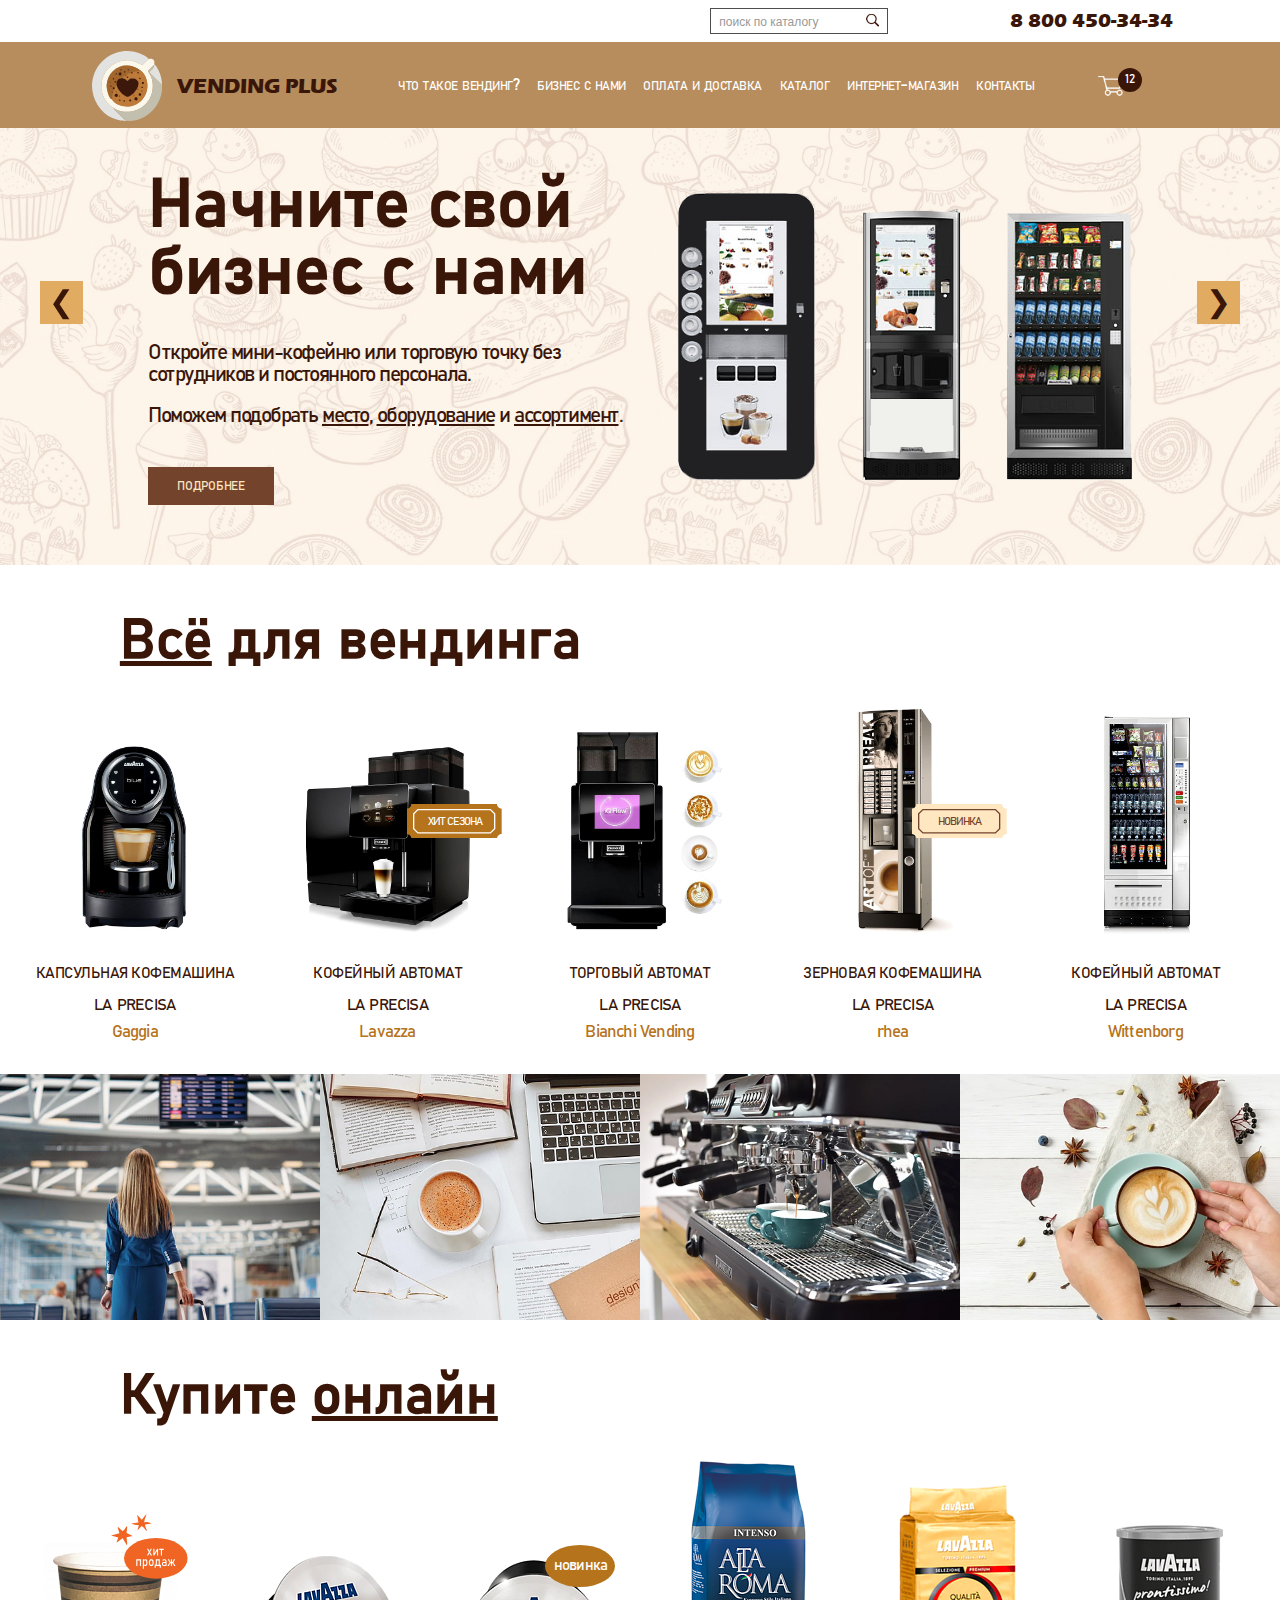
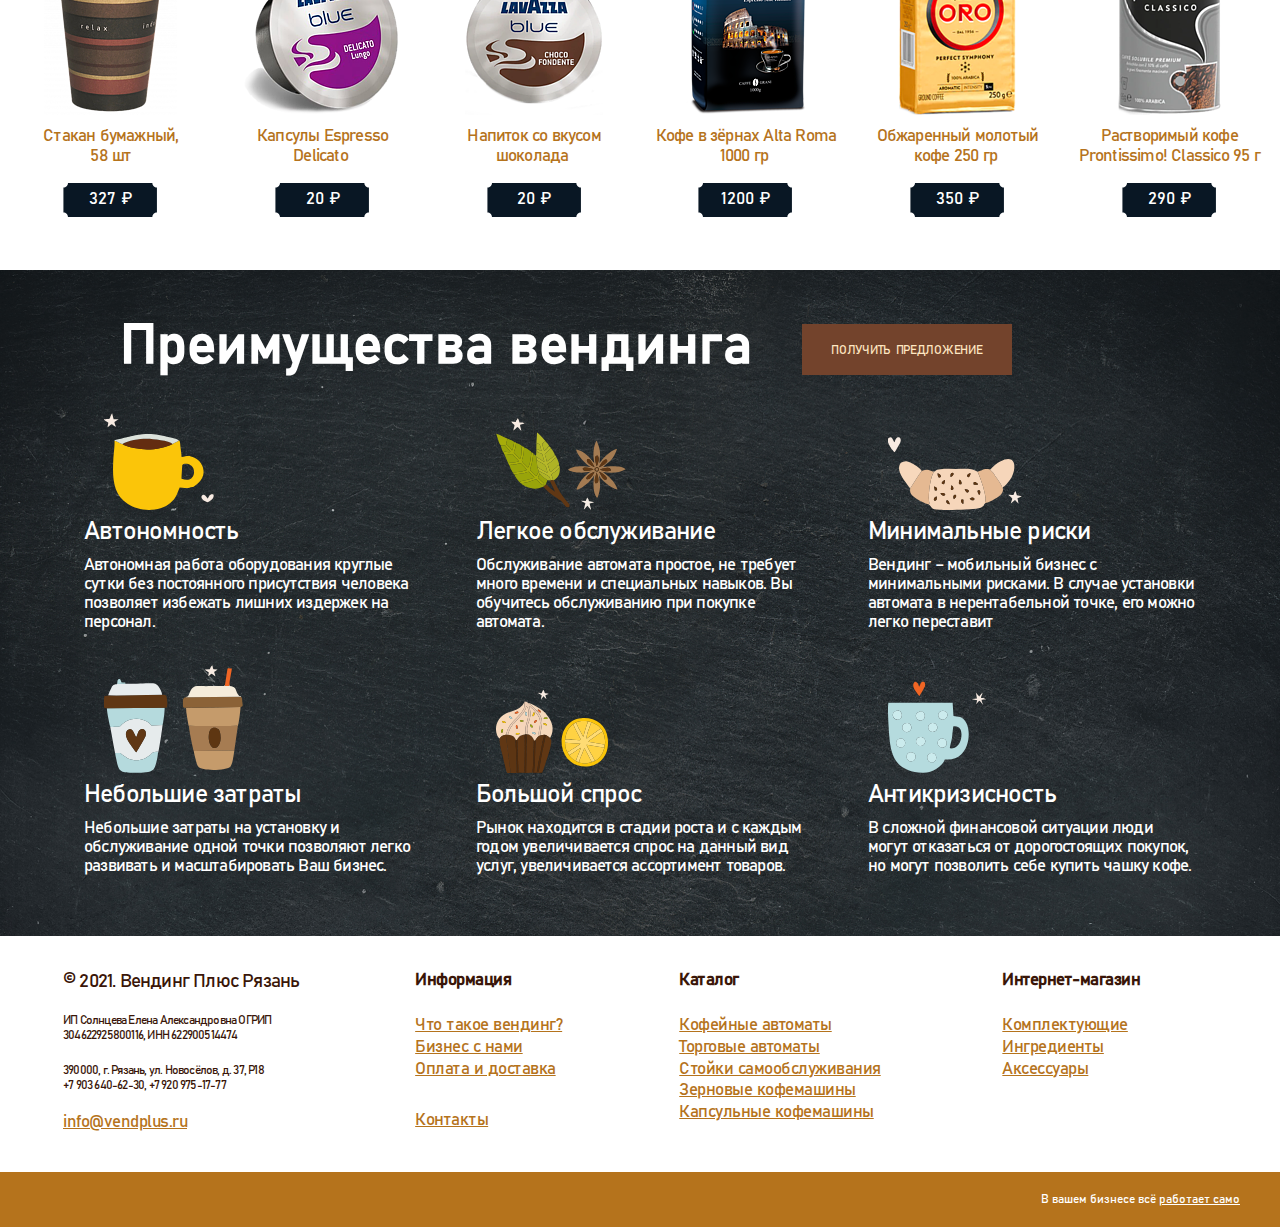
==== commit 90311ffe: "Add files via upload" ====
--- a/index.html
+++ b/index.html
@@ -71,9 +71,7 @@
               <section>
                 <h1>Начните свой<br> бизнес с нами</h1>
                 <p>Откройте мини-кофейню или торговую точку без сотрудников и постоянного персонала.</p>
-                <p>Откройте мини-кофейню или торговую точку без сотрудников и постоянного персонала.</p>
-                <p>Откройте мини-кофейню или торговую точку без сотрудников и постоянного персонала.</p>
-                                <p>Поможем подобрать <a href="#">место</a>, <a href="#">оборудование</a> и <a href="#">ассортимент</a>.</p>
+                <p>Поможем подобрать <a href="#">место</a>, <a href="#">оборудование</a> и <a href="#">ассортимент</a>.</p>
                 <a class="slider-main__button button" href="#" title="">подробнее</a>
               </section>
               <div class="description__img">
--- a/css/style.min.css
+++ b/css/style.min.css
@@ -1162,8 +1162,7 @@
 }
 */
 .slider-main {
-  min-height: 580px;
-  outline: 2px solid red; }
+  min-height: 580px; }
   @media (max-width: 1600px) {
     .slider-main {
       min-height: 482px; } }
@@ -1179,8 +1178,9 @@
 
 .slider-main__item.swiper-slide {
   position: relative;
+  display: flex;
   width: 100%;
-  height: 100%;
+  height: auto;
   padding-top: 57px;
   padding-left: 9.9vw;
   padding-right: 9.9vw;
@@ -1239,7 +1239,7 @@
   position: absolute;
   width: 63px;
   height: 63px;
-  top: 45%;
+  top: 35%;
   border: none;
   cursor: pointer;
   z-index: 15; }
@@ -1330,7 +1330,6 @@
   width: 100%;
   display: grid;
   grid-template-columns: 1fr 1fr;
-  align-items: center;
   justify-content: space-between; }
   @media (max-width: 1080px) {
     .description {
@@ -1424,8 +1423,15 @@
 .description__img {
   display: grid;
   justify-self: end;
+  margin-top: 32px;
   margin-left: 35px; }
-  @media (max-width: 1080px) {
+  @media (max-width: 1600px) {
+    .description__img {
+      margin-top: 28px; } }
+  @media (max-width: 1280px) {
+    .description__img {
+      margin-top: 20px; } }
+  @media (max-width: 1024px) {
     .description__img {
       justify-self: center;
       margin-left: 0; } }
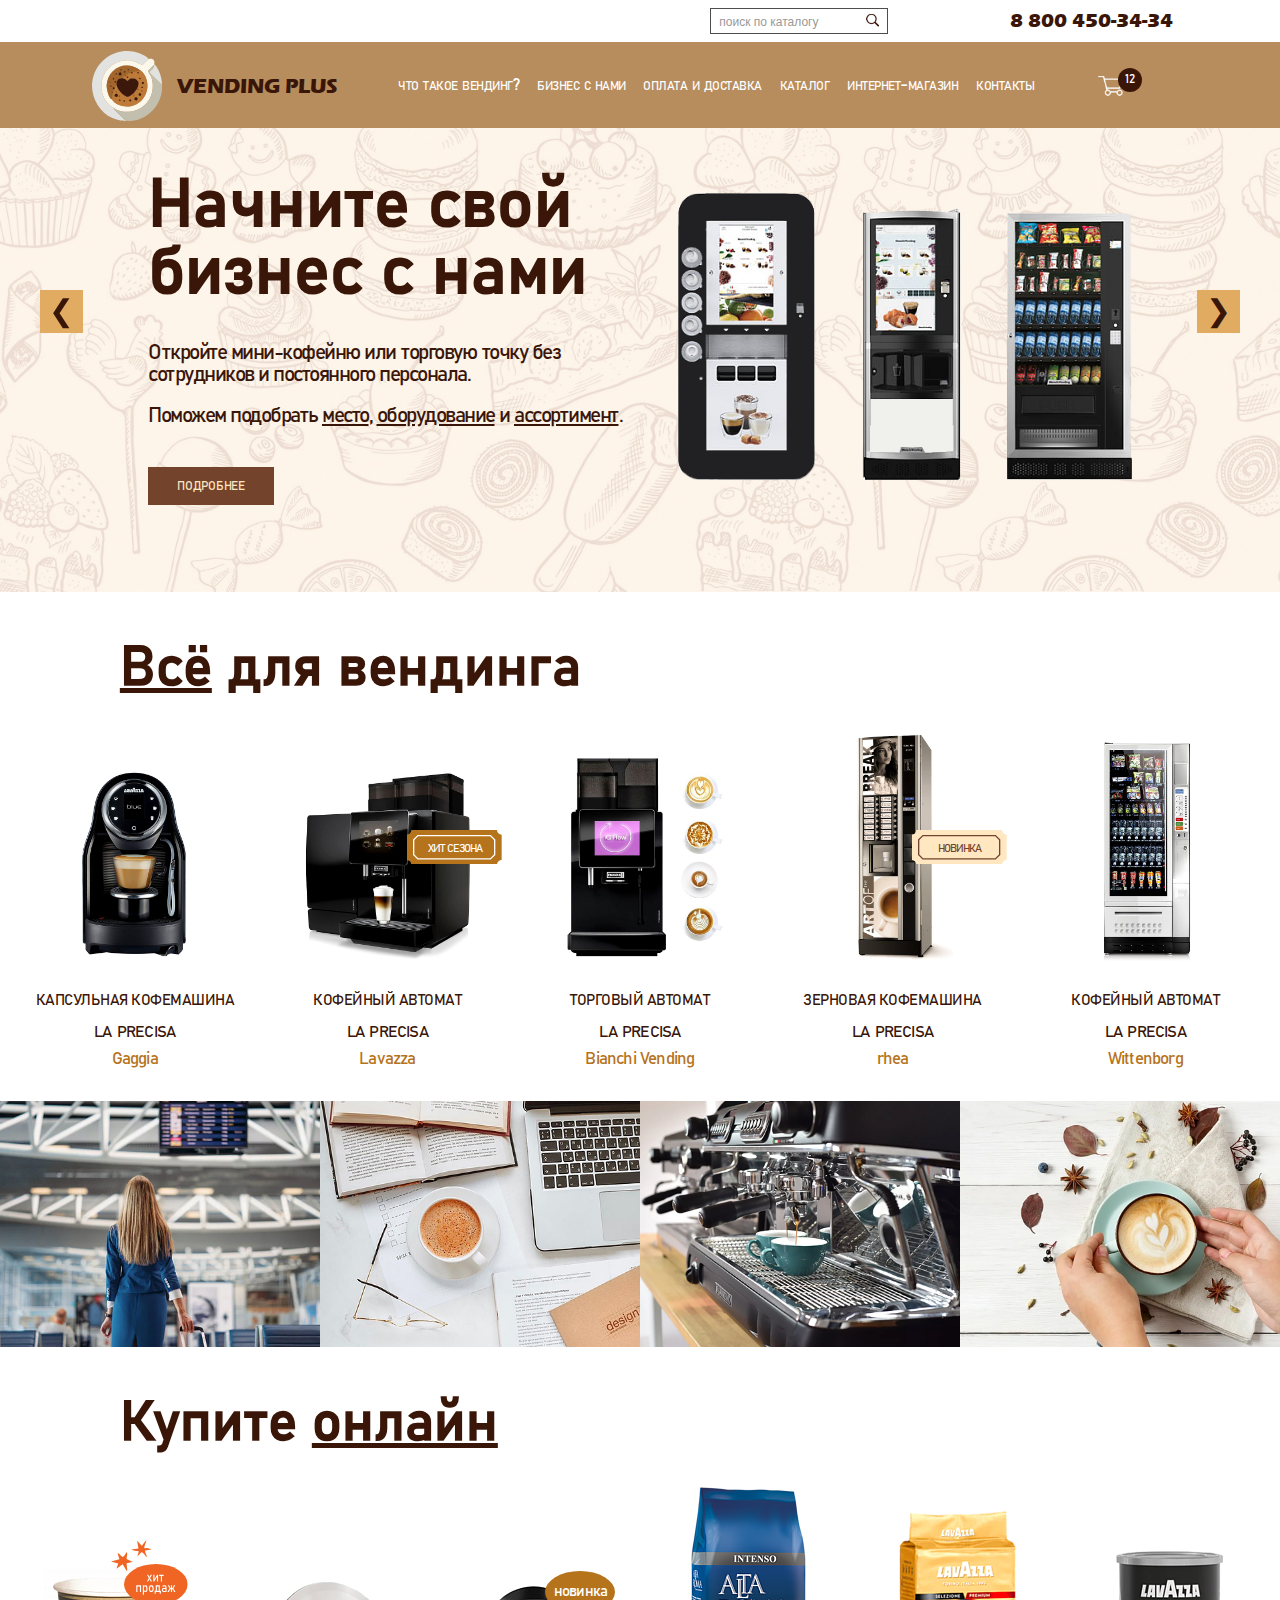
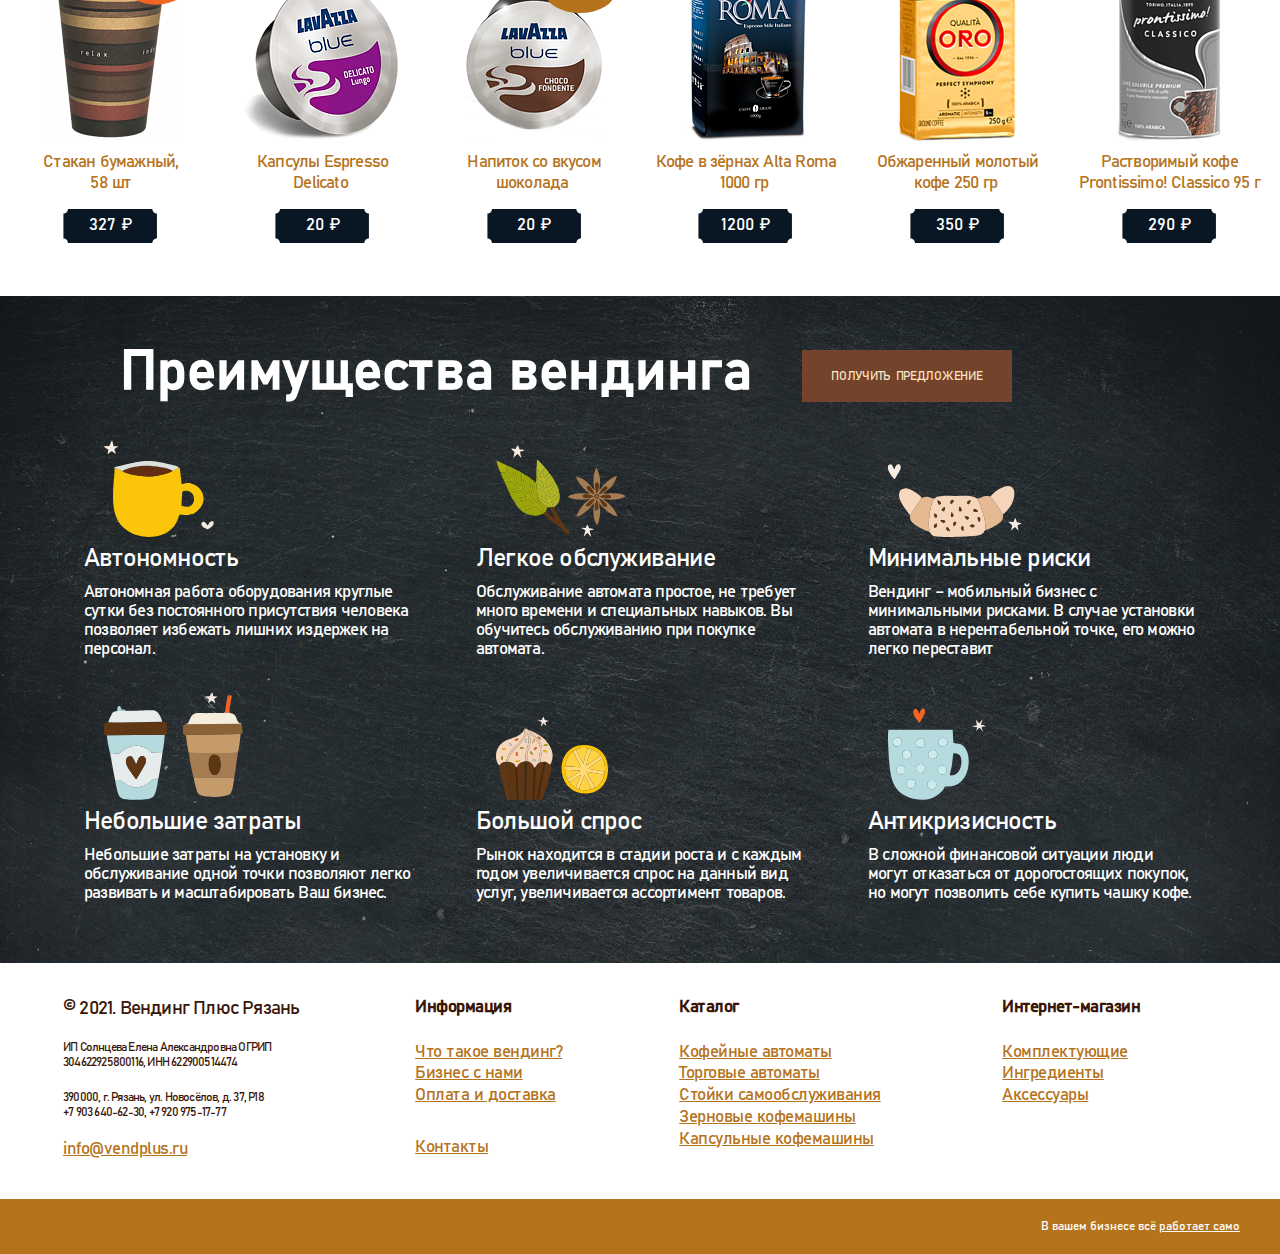
==== commit fd8423a9: "Add files via upload" ====
--- a/index.html
+++ b/index.html
@@ -107,6 +107,20 @@
               </div>
             </div>
           </div>
+
+
+          <div class="slider-main__item swiper-slide">
+            <img src="img/back-4.jpg" alt="">
+            <div class="slider-main__desc description container">
+              <section>
+                <h1>Продолжите свой бизнес с нами</h1>
+                <p>Продолжите открытие мини-кофейню или торговую точку без сотрудников и постоянного персонала.</p>
+                <a class="slider-main__button button" href="#" title="">подробнее</a>
+              </section>
+            </div>
+          </div>
+
+
         </div>
           <div class="swiper-pagination"></div>
           <div class="slider-main__toggle slider-main__toggle--prev swiper-button-prev"></div>
--- a/css/style.min.css
+++ b/css/style.min.css
@@ -1203,6 +1203,22 @@
   left: 0;
   -o-object-fit: cover;
      object-fit: cover; }
+  @media (max-width: 1600px) {
+    .slider-main__item > img {
+      -o-object-position: 30% 0;
+         object-position: 30% 0; } }
+  @media (max-width: 1180px) {
+    .slider-main__item > img {
+      -o-object-position: 25% 0;
+         object-position: 25% 0; } }
+  @media (max-width: 1080px) {
+    .slider-main__item > img {
+      -o-object-position: 30% 0;
+         object-position: 30% 0; } }
+  @media (max-width: 767px) {
+    .slider-main__item > img {
+      -o-object-position: 0 0;
+         object-position: 0 0; } }
 
 .slider-main__desc {
   position: relative; }
@@ -3016,7 +3032,8 @@
   text-decoration: none; }
 
 .sidebar-content {
-  margin-top: 45px; }
+  margin-top: 45px;
+  padding: 0px 0px 20px 0px; }
   @media (max-width: 1600px) {
     .sidebar-content {
       margin-top: 37px; } }
@@ -4296,21 +4313,110 @@
     .delivery h2 {
       padding-left: 0; } }
 
-.delivery > p {
+.delivery > p,
+.delivery > ul {
   padding-left: 32px;
   padding-right: 29.17vw; }
   @media (max-width: 1600px) {
-    .delivery > p {
+    .delivery > p,
+    .delivery > ul {
       padding-left: 27px; } }
   @media (max-width: 1280px) {
-    .delivery > p {
+    .delivery > p,
+    .delivery > ul {
       padding-left: 21px; } }
   @media (max-width: 1080px) {
-    .delivery > p {
+    .delivery > p,
+    .delivery > ul {
       padding-right: 0; } }
   @media (max-width: 767px) {
-    .delivery > p {
+    .delivery > p,
+    .delivery > ul {
       padding-left: 0; } }
+
+.delivery ul {
+  margin-top: 40px;
+  margin-bottom: 40px; }
+  @media (max-width: 1600px) {
+    .delivery ul {
+      margin-top: 30px;
+      margin-bottom: 30px; } }
+  @media (max-width: 1280px) {
+    .delivery ul {
+      margin-top: 20px;
+      margin-bottom: 20px; } }
+  @media (max-width: 1080px) {
+    .delivery ul {
+      margin-top: 40px;
+      margin-bottom: 40px; } }
+  @media (max-width: 992px) {
+    .delivery ul {
+      margin-top: 30px;
+      margin-bottom: 30px; } }
+  @media (max-width: 767px) {
+    .delivery ul {
+      margin-top: 20px;
+      margin-bottom: 20px; } }
+
+.delivery li {
+  position: relative;
+  font-family: inherit;
+  font-size: 29px;
+  line-height: 1.17241;
+  font-variation-settings: 'wght' 300, 'wdth' 75;
+  letter-spacing: -0.8px;
+  color: var(--basic-main);
+  padding-left: 20px; }
+  @media (max-width: 1600px) {
+    .delivery li {
+      font-size: 24px; } }
+  @media (max-width: 1280px) {
+    .delivery li {
+      font-size: 19px; } }
+  @media (max-width: 1080px) {
+    .delivery li {
+      font-size: 29px; } }
+  @media (max-width: 767px) {
+    .delivery li {
+      font-size: 24px; } }
+  @media (max-width: 480px) {
+    .delivery li {
+      font-size: 19px;
+      padding-left: 15px; } }
+
+.delivery a {
+  color: var(--basic-main); }
+
+.delivery ul a {
+  text-decoration: none; }
+
+.delivery li::before {
+  position: absolute;
+  display: inline-block;
+  content: "";
+  width: 10px;
+  height: 10px;
+  top: 50%;
+  left: 0;
+  transform: translateY(-50%);
+  border-radius: 50%;
+  background-color: var(--basic-main); }
+  @media (max-width: 1600px) {
+    .delivery li::before {
+      width: 9px;
+      height: 9px; } }
+  @media (max-width: 1280px) {
+    .delivery li::before {
+      width: 7px;
+      height: 7px; } }
+  @media (max-width: 1080px) {
+    .delivery li::before {
+      width: 10px;
+      height: 10px; } }
+  @media (max-width: 480px) {
+    .delivery li::before {
+      width: 7px;
+      height: 7px; } }
 
 .about-company h2 {
   max-width: 1438px;
@@ -4375,6 +4481,90 @@
   .brands-item__block {
     margin-top: 30px; } }
 
+.brands-item__block ul {
+  margin-top: 40px;
+  margin-bottom: 40px; }
+  @media (max-width: 1600px) {
+    .brands-item__block ul {
+      margin-top: 30px;
+      margin-bottom: 30px; } }
+  @media (max-width: 1280px) {
+    .brands-item__block ul {
+      margin-top: 20px;
+      margin-bottom: 20px; } }
+  @media (max-width: 1080px) {
+    .brands-item__block ul {
+      margin-top: 40px;
+      margin-bottom: 40px; } }
+  @media (max-width: 992px) {
+    .brands-item__block ul {
+      margin-top: 30px;
+      margin-bottom: 30px; } }
+  @media (max-width: 767px) {
+    .brands-item__block ul {
+      margin-top: 20px;
+      margin-bottom: 20px; } }
+
+.brands-item__block li {
+  position: relative;
+  font-family: inherit;
+  font-size: 29px;
+  line-height: 1.17241;
+  font-variation-settings: 'wght' 300, 'wdth' 75;
+  letter-spacing: -0.8px;
+  color: var(--basic-main);
+  padding-left: 20px; }
+  @media (max-width: 1600px) {
+    .brands-item__block li {
+      font-size: 24px; } }
+  @media (max-width: 1280px) {
+    .brands-item__block li {
+      font-size: 19px; } }
+  @media (max-width: 1080px) {
+    .brands-item__block li {
+      font-size: 29px; } }
+  @media (max-width: 767px) {
+    .brands-item__block li {
+      font-size: 24px; } }
+  @media (max-width: 480px) {
+    .brands-item__block li {
+      font-size: 19px;
+      padding-left: 15px; } }
+
+.brands-item__block a {
+  color: var(--basic-main); }
+
+.brands-item__block ul a {
+  text-decoration: none; }
+
+.brands-item__block li::before {
+  position: absolute;
+  display: inline-block;
+  content: "";
+  width: 10px;
+  height: 10px;
+  top: 50%;
+  left: 0;
+  transform: translateY(-50%);
+  border-radius: 50%;
+  background-color: var(--basic-main); }
+  @media (max-width: 1600px) {
+    .brands-item__block li::before {
+      width: 9px;
+      height: 9px; } }
+  @media (max-width: 1280px) {
+    .brands-item__block li::before {
+      width: 7px;
+      height: 7px; } }
+  @media (max-width: 1080px) {
+    .brands-item__block li::before {
+      width: 10px;
+      height: 10px; } }
+  @media (max-width: 480px) {
+    .brands-item__block li::before {
+      width: 7px;
+      height: 7px; } }
+
 .brands-item__gallery {
   margin-top: 70px; }
   @media (max-width: 1600px) {
@@ -4410,21 +4600,26 @@
   .brands-item h2 {
     margin-left: 0; } }
 
-.brands-item__block > p {
+.brands-item__block > p,
+.brands-item__block > ul {
   padding-left: 32px;
   padding-right: 29.17vw; }
   @media (max-width: 1600px) {
-    .brands-item__block > p {
+    .brands-item__block > p,
+    .brands-item__block > ul {
       padding-left: 27px; } }
   @media (max-width: 1280px) {
-    .brands-item__block > p {
+    .brands-item__block > p,
+    .brands-item__block > ul {
       padding-left: 21px; } }
   @media (max-width: 1080px) {
-    .brands-item__block > p {
+    .brands-item__block > p,
+    .brands-item__block > ul {
       padding-left: 0;
       padding-right: 0; } }
   @media (max-width: 767px) {
-    .brands-item__block > p {
+    .brands-item__block > p,
+    .brands-item__block > ul {
       padding-left: 0; } }
 
 .brands-item__goods {
@@ -4450,6 +4645,15 @@
   @media (max-width: 1280px) {
     .brands-item__gallery .catalog-mashines {
       padding-top: 24px; } }
+
+.brands-item__gallery li::before,
+.brands-item__goods li::before {
+  display: none; }
+
+.brands-item__block .catalog-mashines,
+.brands-item__block .card-goods {
+  margin-top: 0;
+  margin-bottom: 0; }
 
 .nav-footer {
   display: grid;
